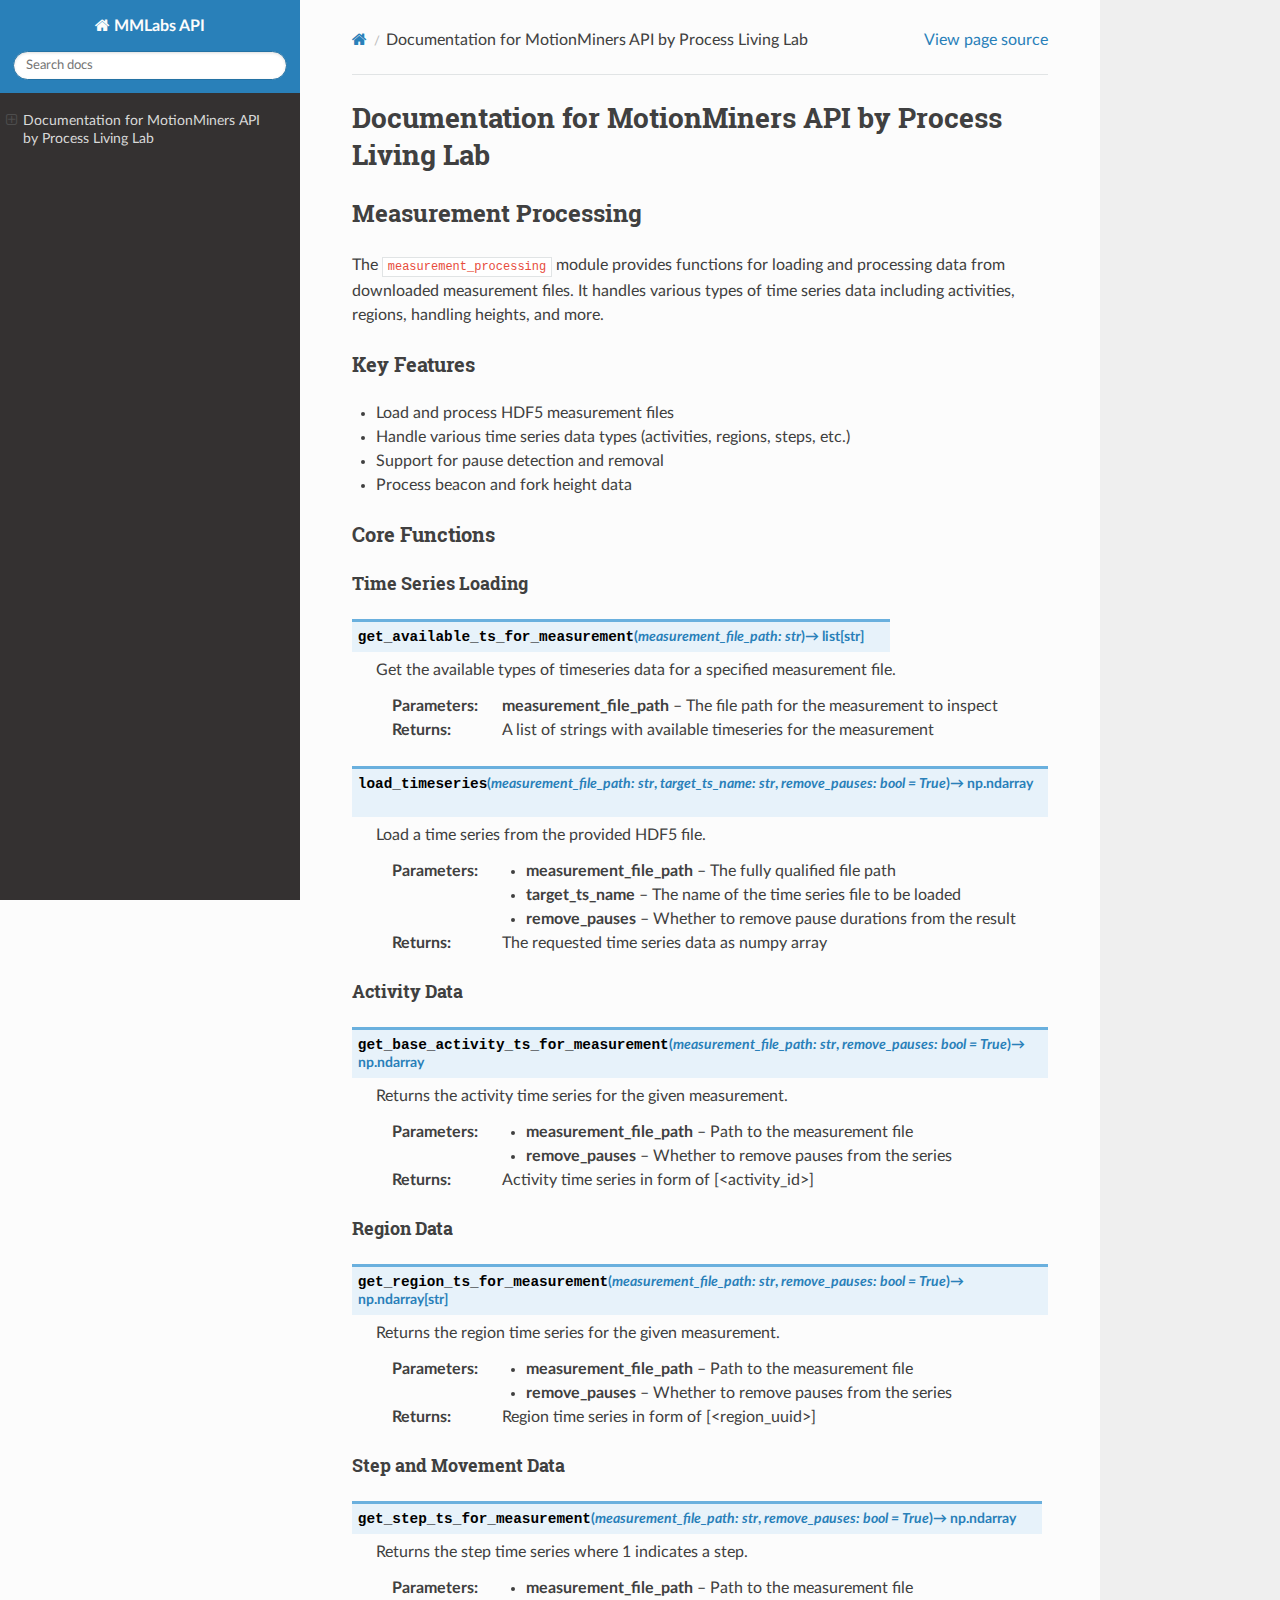
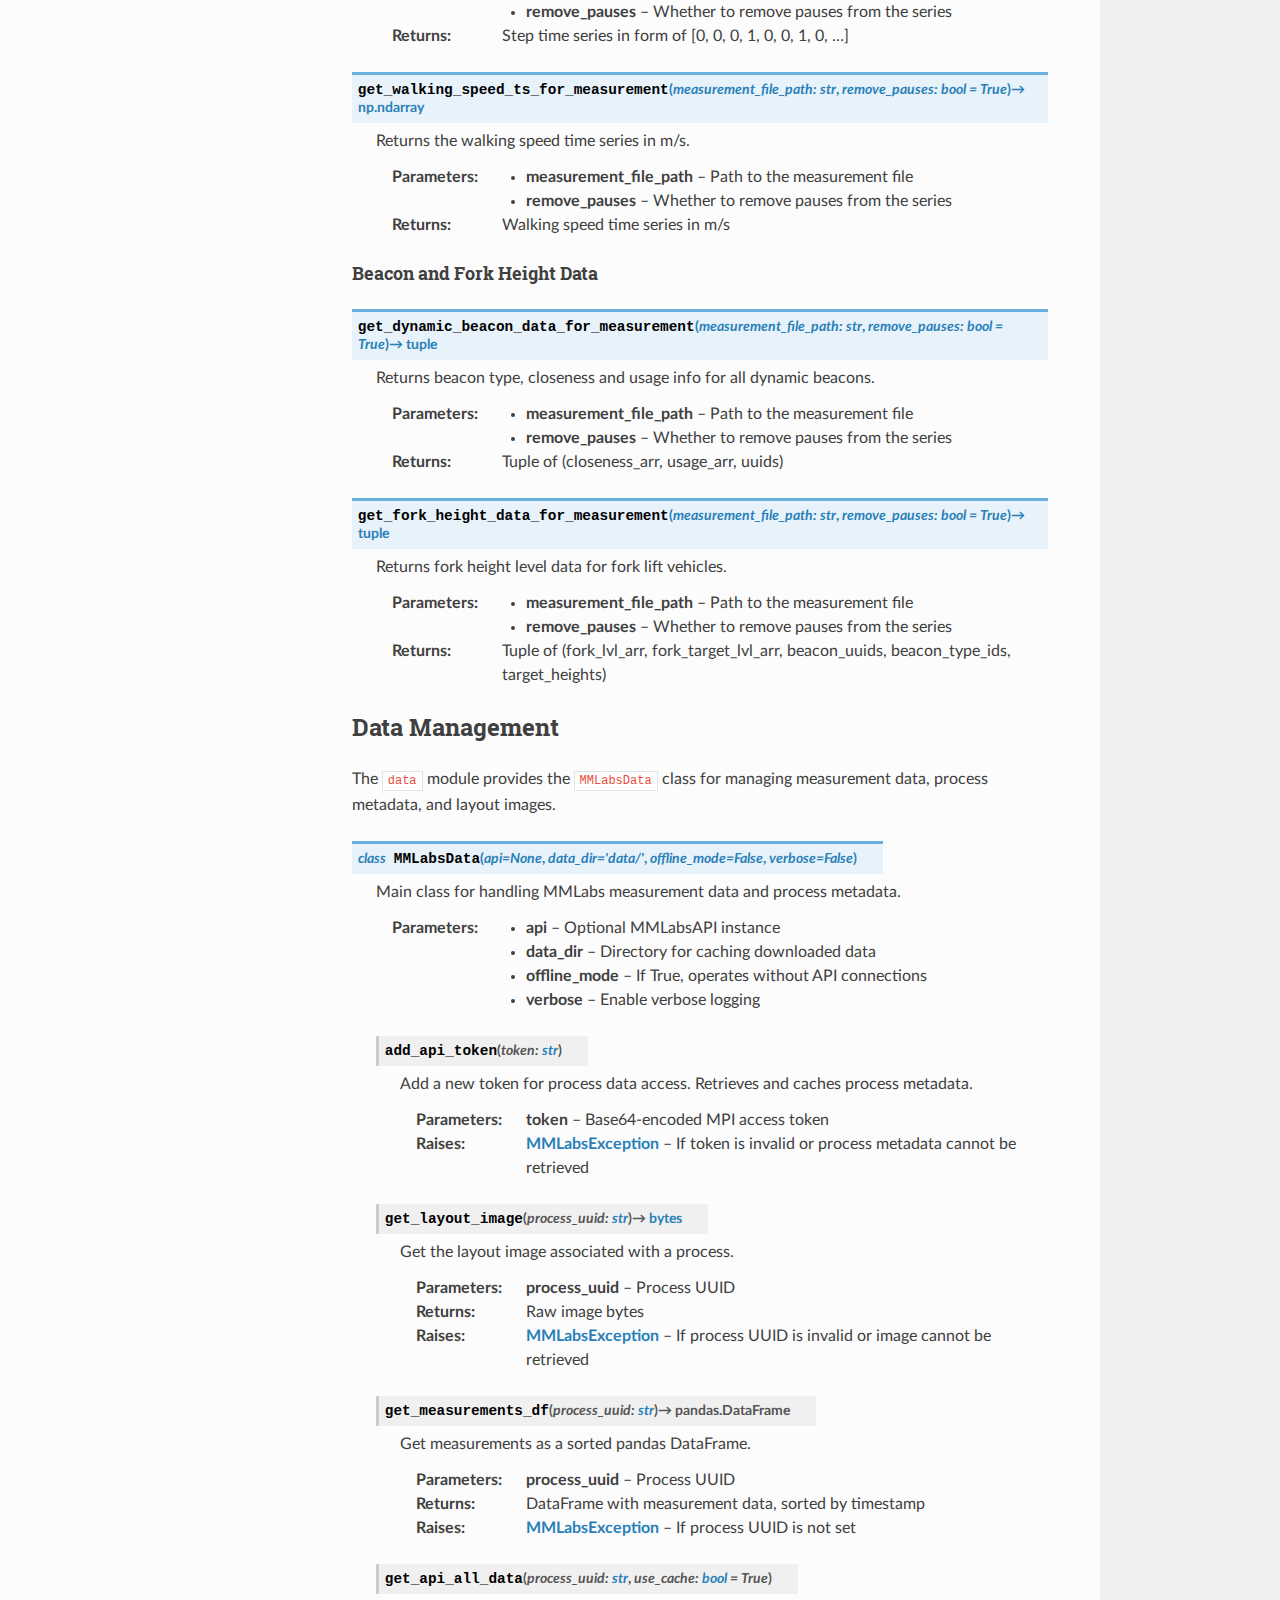
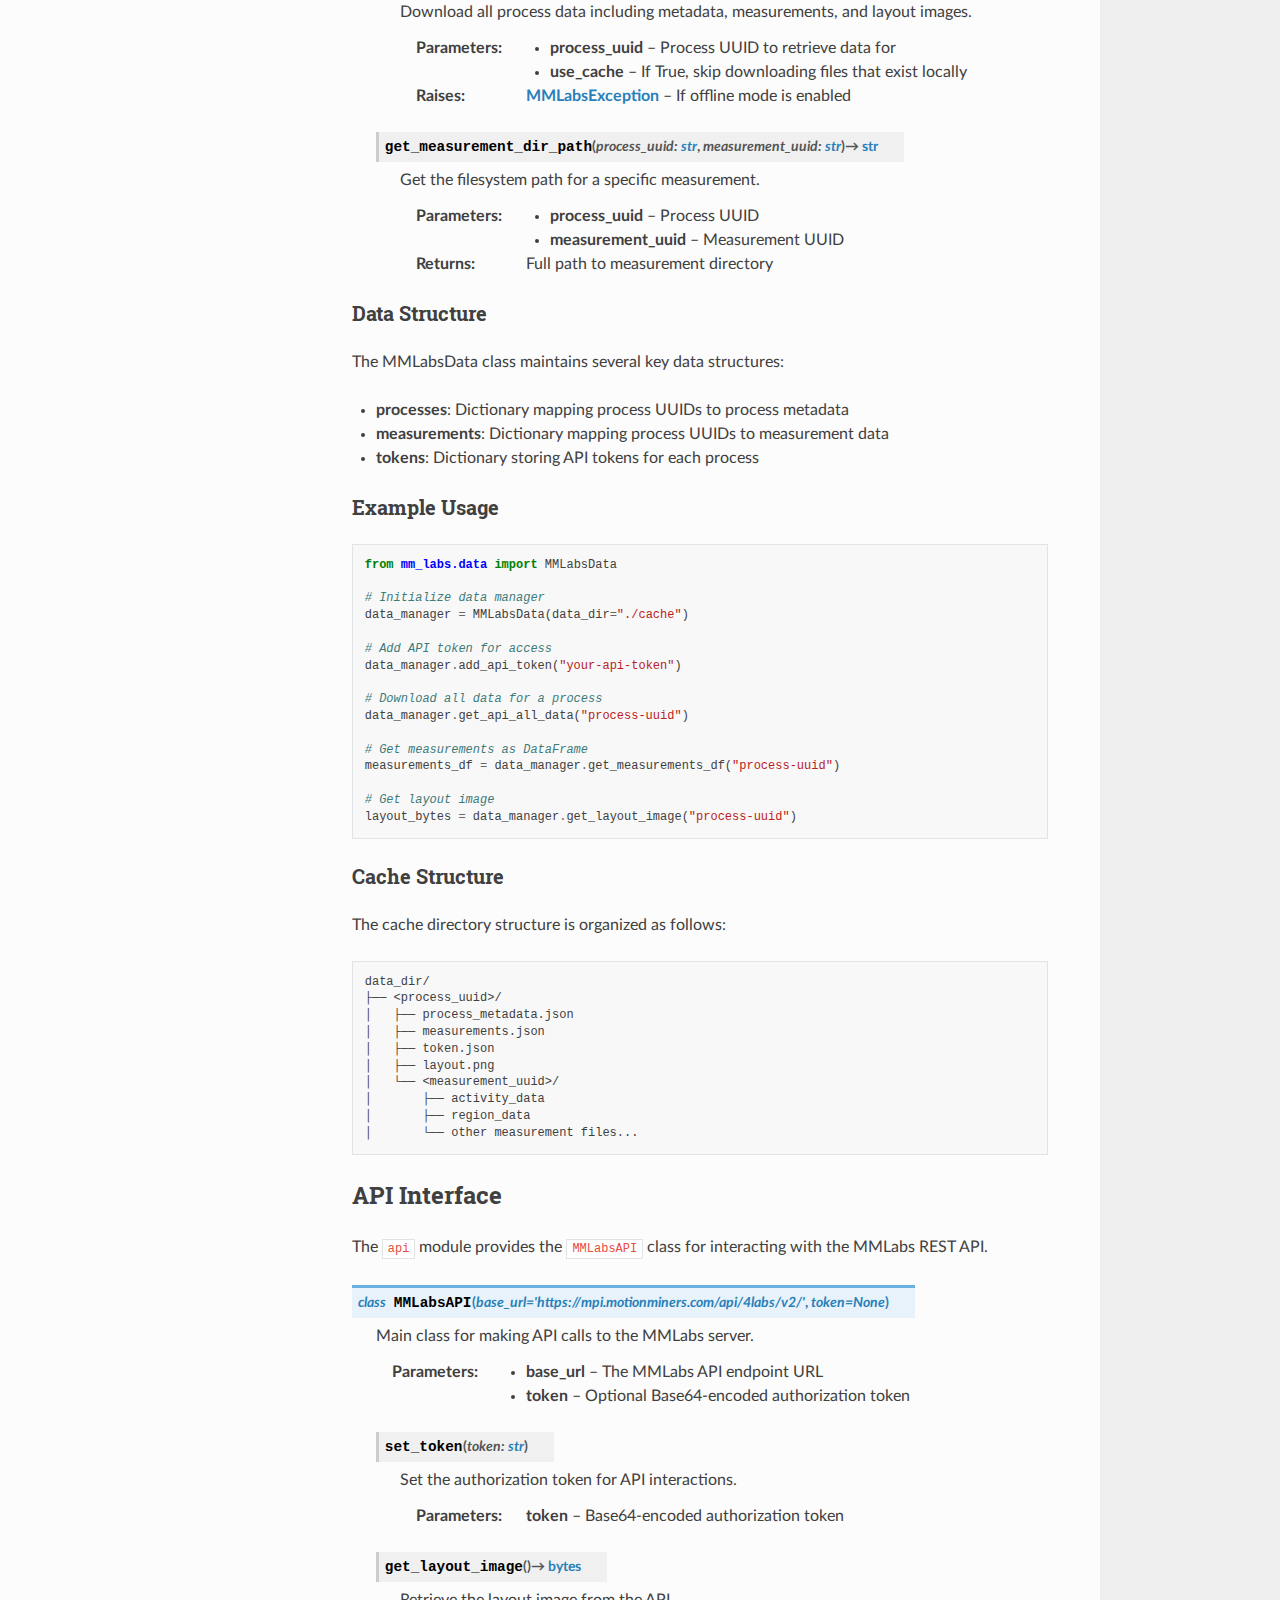
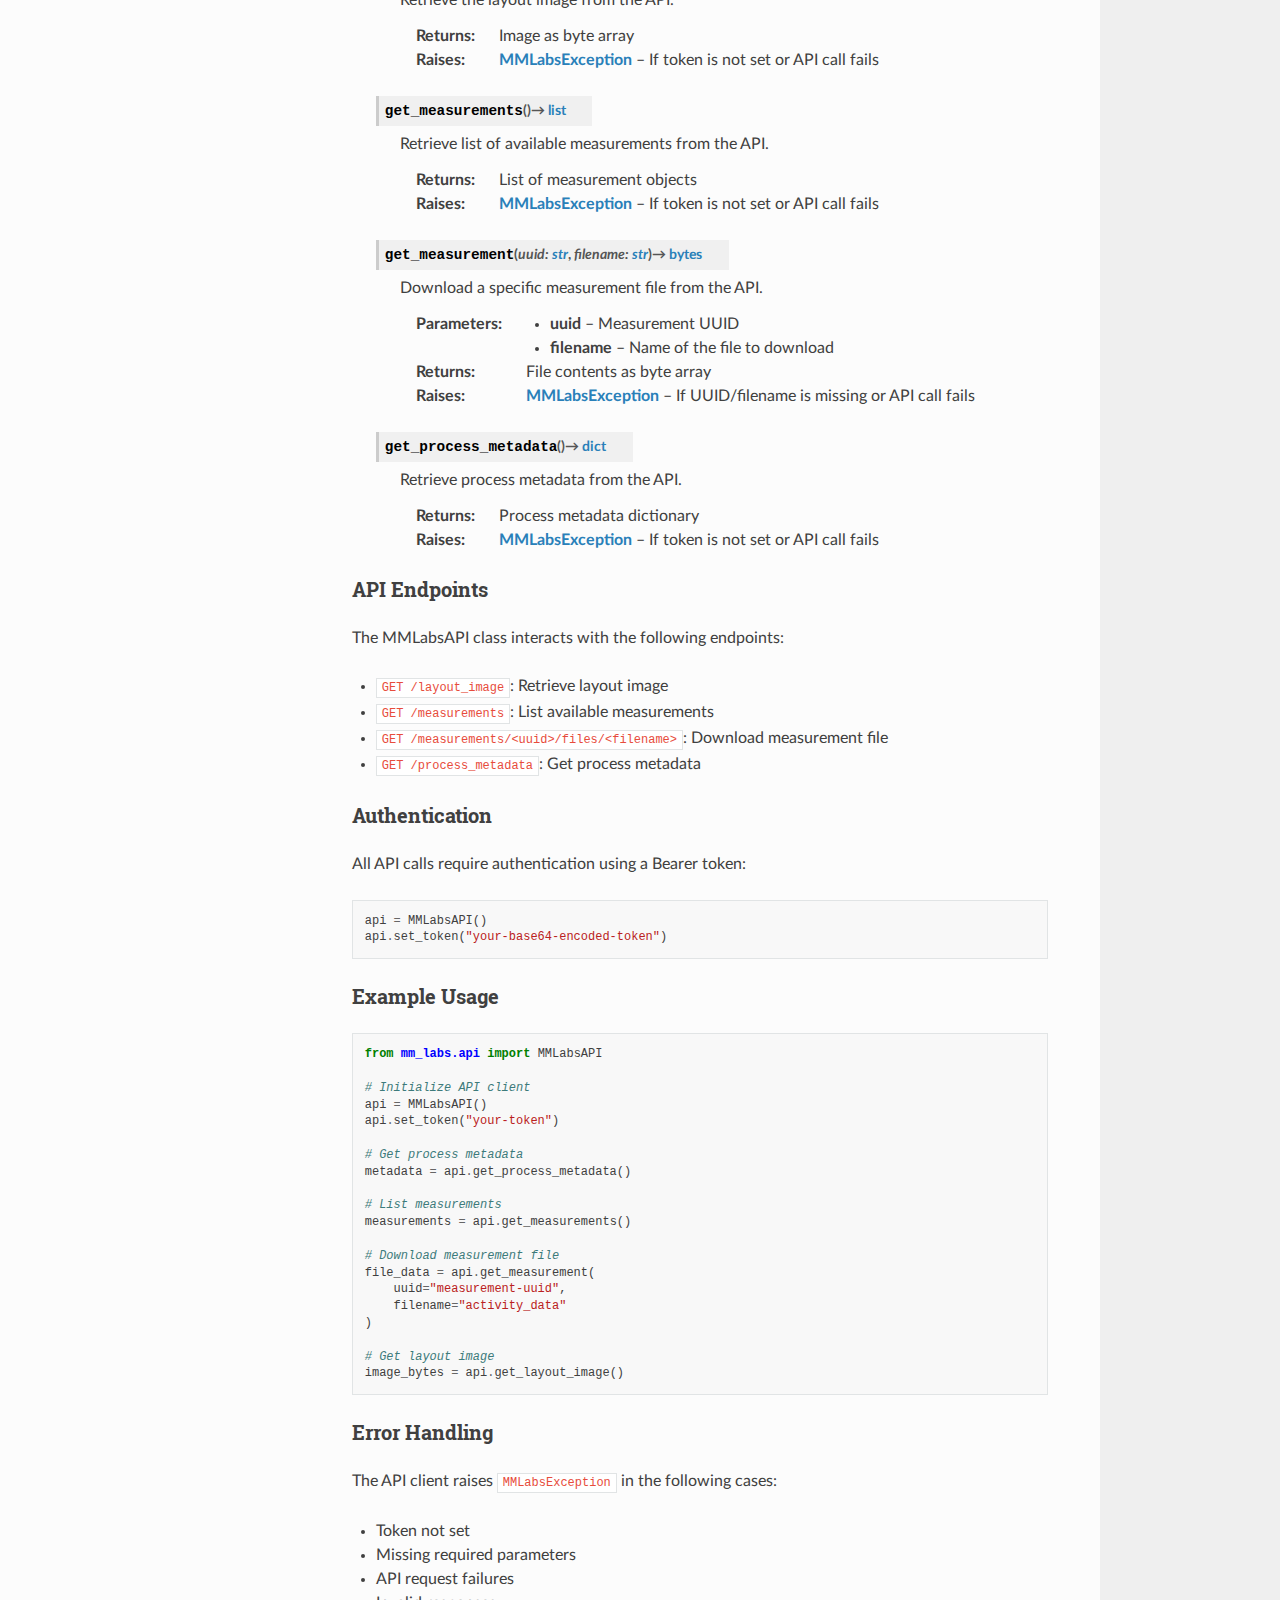
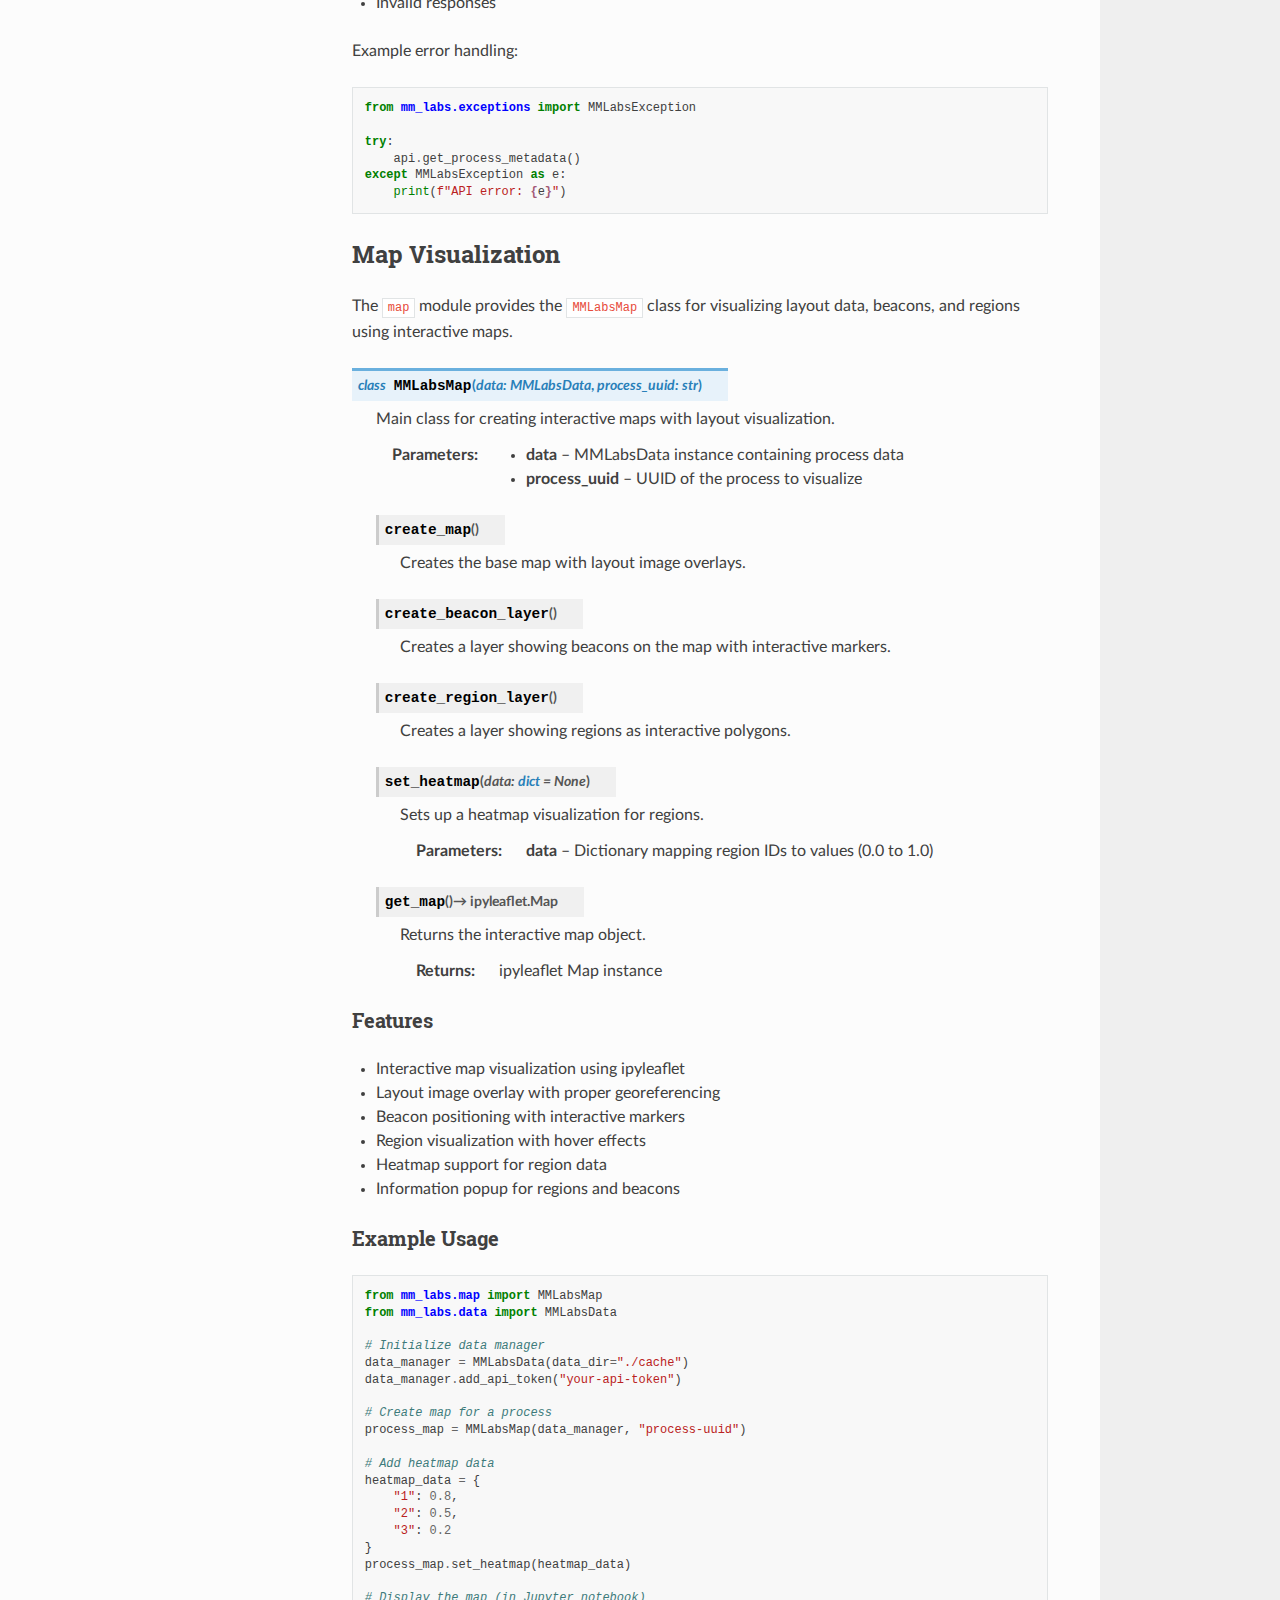
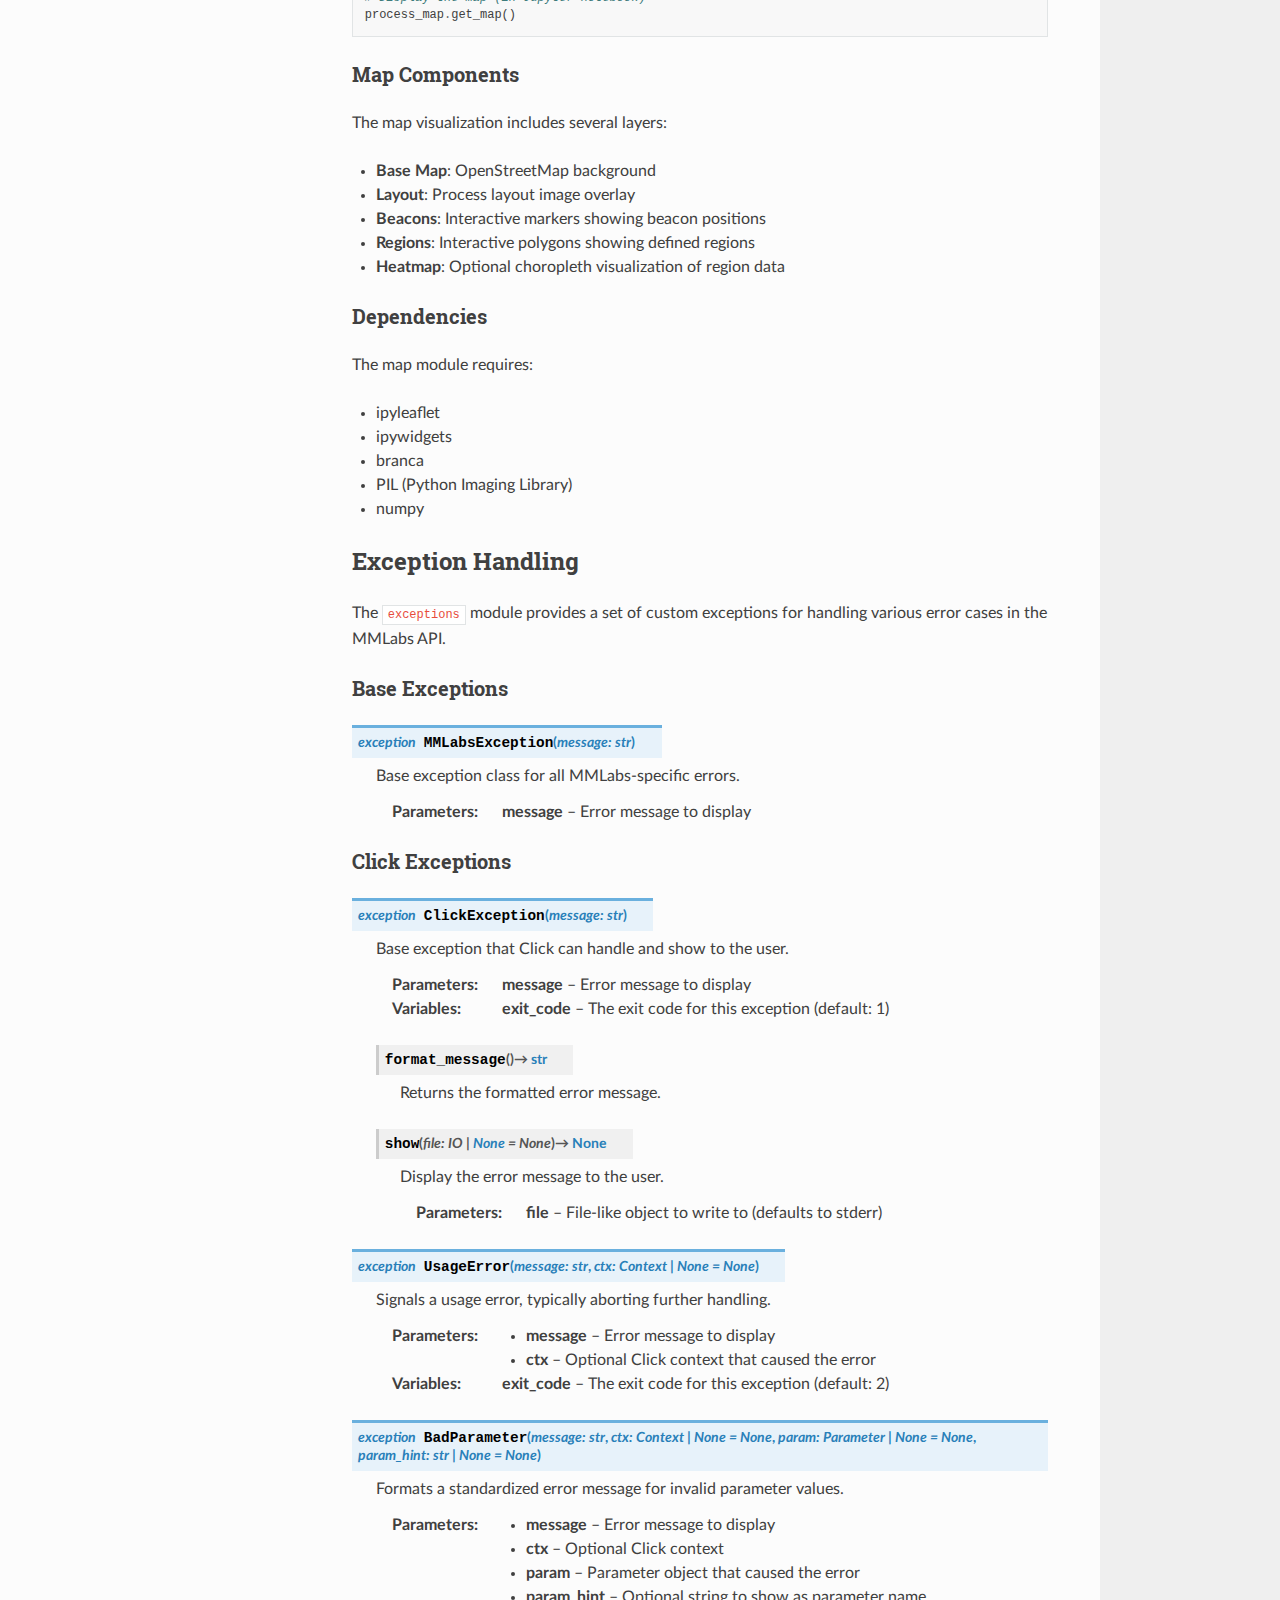
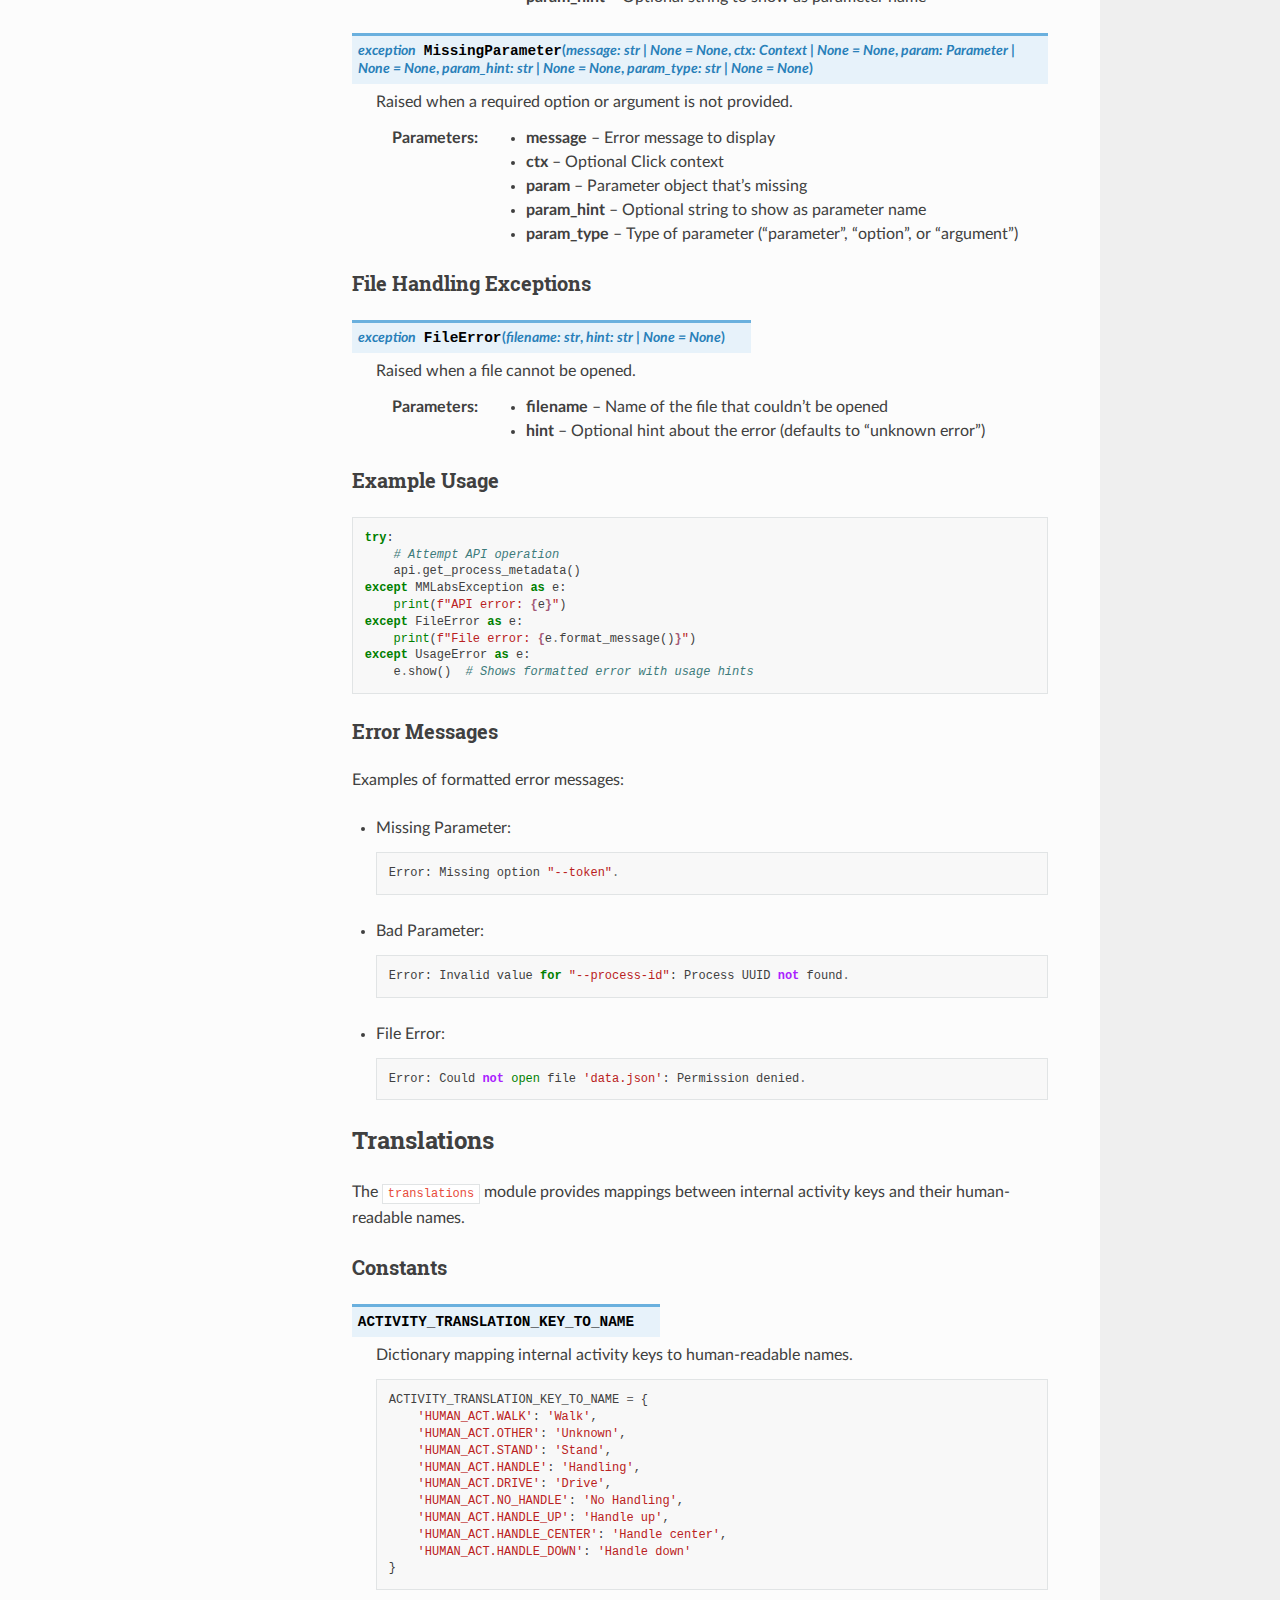
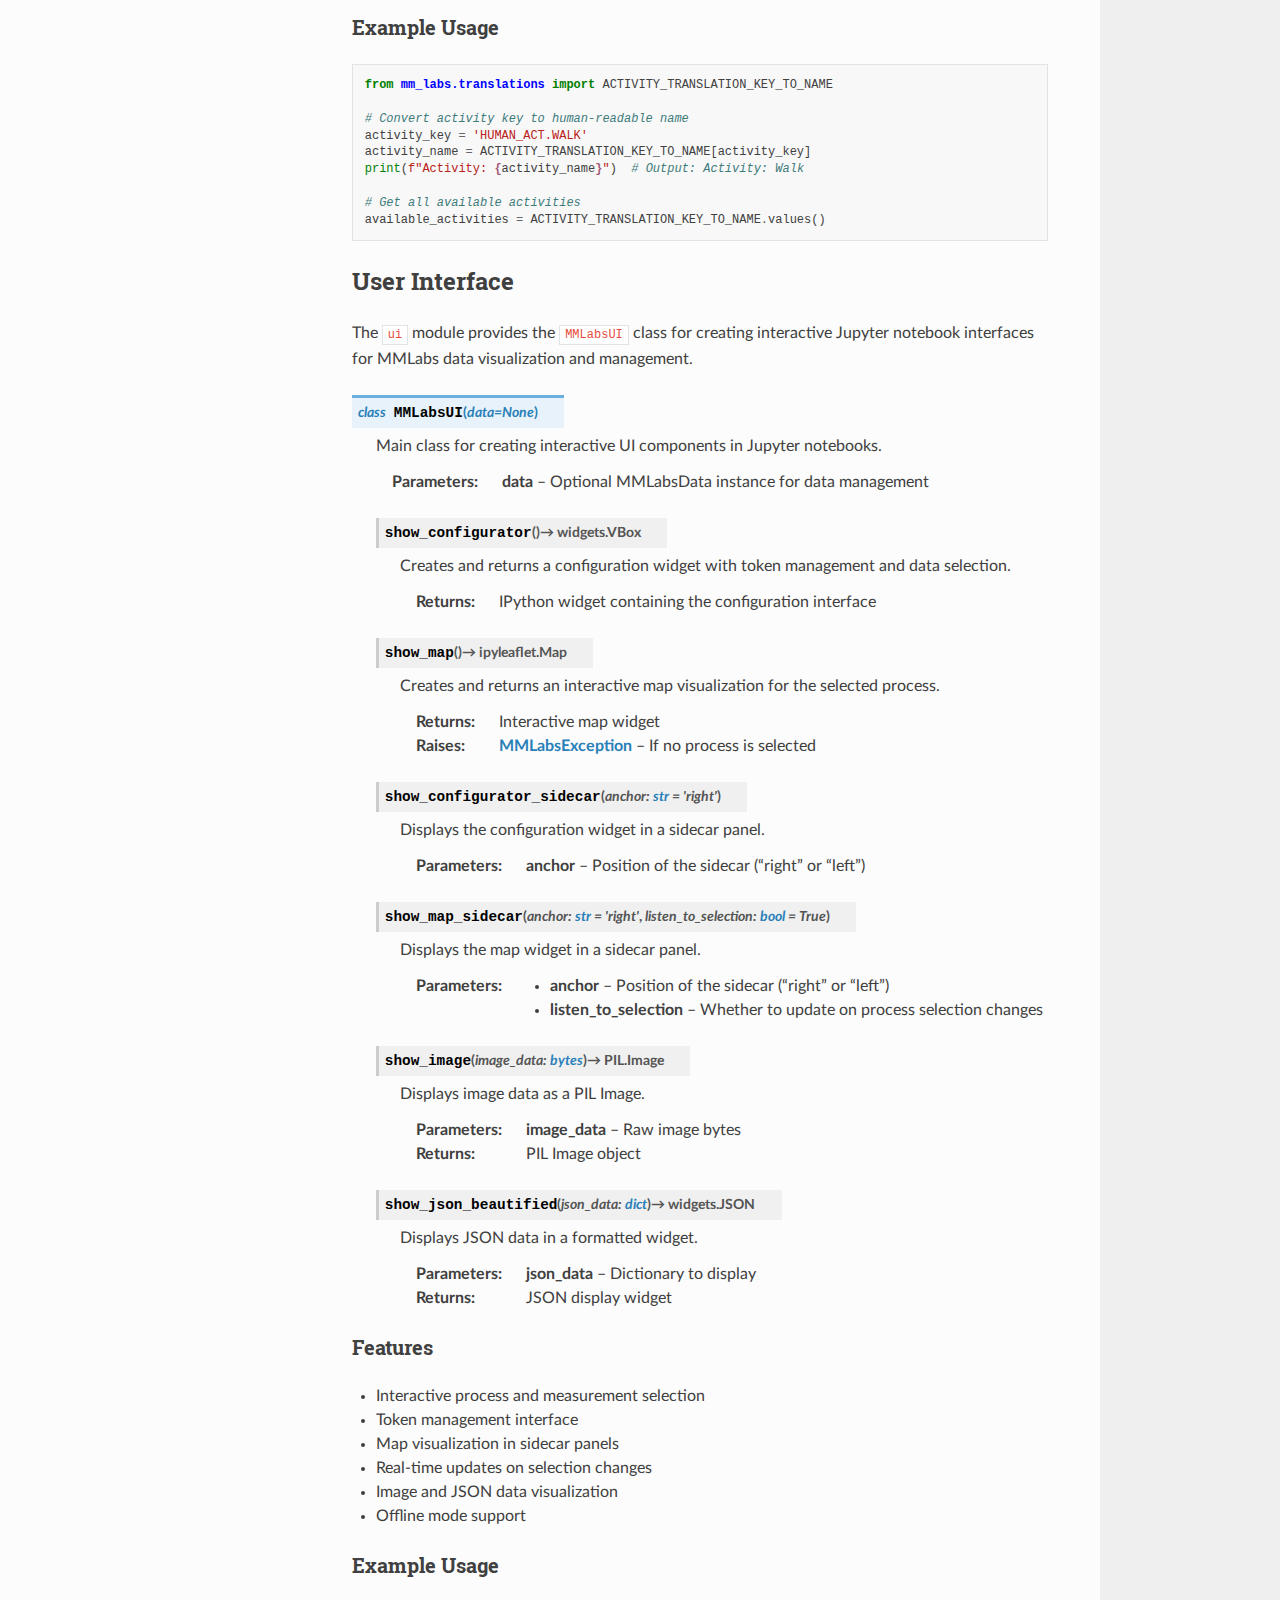
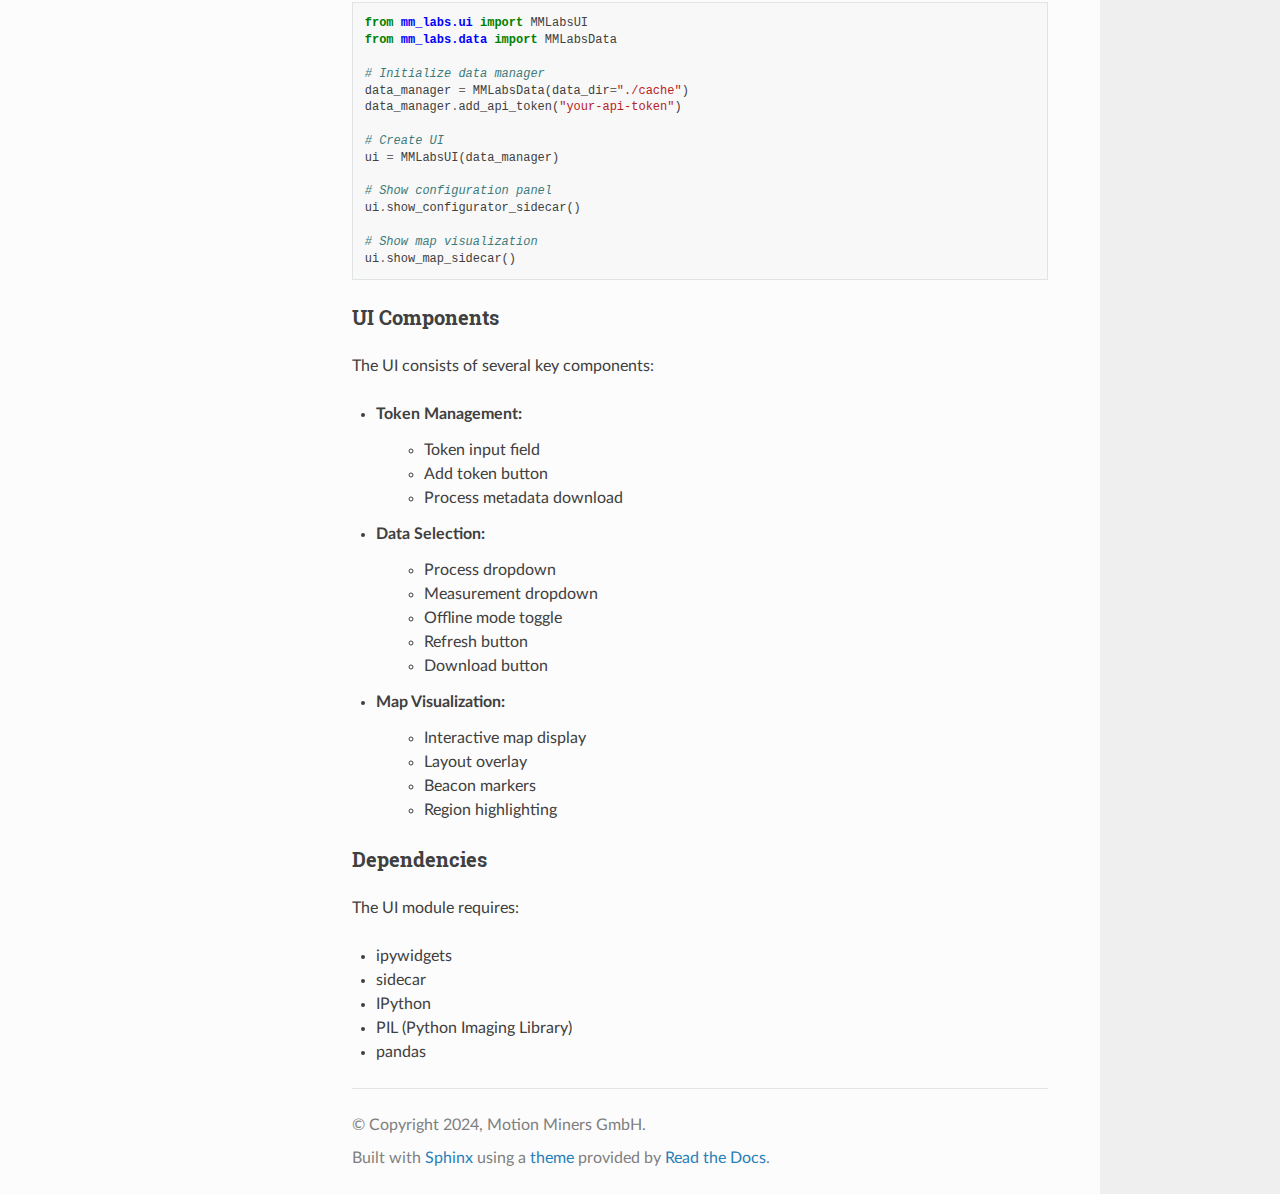
==== index.html @ c6c3ed1e "Update documentation" ====
<!DOCTYPE html>
<html class="writer-html5" lang="en" data-content_root="./">
<head>
  <meta charset="utf-8" /><meta name="viewport" content="width=device-width, initial-scale=1" />

  <meta name="viewport" content="width=device-width, initial-scale=1.0" />
  <title>Documentation for MotionMiners API by Process Living Lab &mdash; MMLabs API  documentation</title>
      <link rel="stylesheet" type="text/css" href="_static/pygments.css?v=80d5e7a1" />
      <link rel="stylesheet" type="text/css" href="_static/css/theme.css?v=e59714d7" />

  
      <script src="_static/jquery.js?v=5d32c60e"></script>
      <script src="_static/_sphinx_javascript_frameworks_compat.js?v=2cd50e6c"></script>
      <script src="_static/documentation_options.js?v=5929fcd5"></script>
      <script src="_static/doctools.js?v=9bcbadda"></script>
      <script src="_static/sphinx_highlight.js?v=dc90522c"></script>
    <script src="_static/js/theme.js"></script>
    <link rel="index" title="Index" href="genindex.html" />
    <link rel="search" title="Search" href="search.html" /> 
</head>

<body class="wy-body-for-nav"> 
  <div class="wy-grid-for-nav">
    <nav data-toggle="wy-nav-shift" class="wy-nav-side">
      <div class="wy-side-scroll">
        <div class="wy-side-nav-search" >

          
          
          <a href="#" class="icon icon-home">
            MMLabs API
          </a>
<div role="search">
  <form id="rtd-search-form" class="wy-form" action="search.html" method="get">
    <input type="text" name="q" placeholder="Search docs" aria-label="Search docs" />
    <input type="hidden" name="check_keywords" value="yes" />
    <input type="hidden" name="area" value="default" />
  </form>
</div>
        </div><div class="wy-menu wy-menu-vertical" data-spy="affix" role="navigation" aria-label="Navigation menu">
              <!-- Local TOC -->
              <div class="local-toc"><ul>
<li><a class="reference internal" href="#">Documentation for MotionMiners API by Process Living Lab</a><ul>
<li><a class="reference internal" href="#measurement-processing">Measurement Processing</a><ul>
<li><a class="reference internal" href="#key-features">Key Features</a></li>
<li><a class="reference internal" href="#core-functions">Core Functions</a><ul>
<li><a class="reference internal" href="#time-series-loading">Time Series Loading</a><ul>
<li><a class="reference internal" href="#get_available_ts_for_measurement"><code class="docutils literal notranslate"><span class="pre">get_available_ts_for_measurement()</span></code></a></li>
<li><a class="reference internal" href="#load_timeseries"><code class="docutils literal notranslate"><span class="pre">load_timeseries()</span></code></a></li>
</ul>
</li>
<li><a class="reference internal" href="#activity-data">Activity Data</a><ul>
<li><a class="reference internal" href="#get_base_activity_ts_for_measurement"><code class="docutils literal notranslate"><span class="pre">get_base_activity_ts_for_measurement()</span></code></a></li>
</ul>
</li>
<li><a class="reference internal" href="#region-data">Region Data</a><ul>
<li><a class="reference internal" href="#get_region_ts_for_measurement"><code class="docutils literal notranslate"><span class="pre">get_region_ts_for_measurement()</span></code></a></li>
</ul>
</li>
<li><a class="reference internal" href="#step-and-movement-data">Step and Movement Data</a><ul>
<li><a class="reference internal" href="#get_step_ts_for_measurement"><code class="docutils literal notranslate"><span class="pre">get_step_ts_for_measurement()</span></code></a></li>
<li><a class="reference internal" href="#get_walking_speed_ts_for_measurement"><code class="docutils literal notranslate"><span class="pre">get_walking_speed_ts_for_measurement()</span></code></a></li>
</ul>
</li>
<li><a class="reference internal" href="#beacon-and-fork-height-data">Beacon and Fork Height Data</a><ul>
<li><a class="reference internal" href="#get_dynamic_beacon_data_for_measurement"><code class="docutils literal notranslate"><span class="pre">get_dynamic_beacon_data_for_measurement()</span></code></a></li>
<li><a class="reference internal" href="#get_fork_height_data_for_measurement"><code class="docutils literal notranslate"><span class="pre">get_fork_height_data_for_measurement()</span></code></a></li>
</ul>
</li>
</ul>
</li>
</ul>
</li>
<li><a class="reference internal" href="#data-management">Data Management</a><ul>
<li><a class="reference internal" href="#MMLabsData"><code class="docutils literal notranslate"><span class="pre">MMLabsData</span></code></a><ul>
<li><a class="reference internal" href="#MMLabsData.add_api_token"><code class="docutils literal notranslate"><span class="pre">MMLabsData.add_api_token()</span></code></a></li>
<li><a class="reference internal" href="#MMLabsData.get_layout_image"><code class="docutils literal notranslate"><span class="pre">MMLabsData.get_layout_image()</span></code></a></li>
<li><a class="reference internal" href="#MMLabsData.get_measurements_df"><code class="docutils literal notranslate"><span class="pre">MMLabsData.get_measurements_df()</span></code></a></li>
<li><a class="reference internal" href="#MMLabsData.get_api_all_data"><code class="docutils literal notranslate"><span class="pre">MMLabsData.get_api_all_data()</span></code></a></li>
<li><a class="reference internal" href="#MMLabsData.get_measurement_dir_path"><code class="docutils literal notranslate"><span class="pre">MMLabsData.get_measurement_dir_path()</span></code></a></li>
</ul>
</li>
<li><a class="reference internal" href="#data-structure">Data Structure</a></li>
<li><a class="reference internal" href="#example-usage">Example Usage</a></li>
<li><a class="reference internal" href="#cache-structure">Cache Structure</a></li>
</ul>
</li>
<li><a class="reference internal" href="#api-interface">API Interface</a><ul>
<li><a class="reference internal" href="#MMLabsAPI"><code class="docutils literal notranslate"><span class="pre">MMLabsAPI</span></code></a><ul>
<li><a class="reference internal" href="#MMLabsAPI.set_token"><code class="docutils literal notranslate"><span class="pre">MMLabsAPI.set_token()</span></code></a></li>
<li><a class="reference internal" href="#MMLabsAPI.get_layout_image"><code class="docutils literal notranslate"><span class="pre">MMLabsAPI.get_layout_image()</span></code></a></li>
<li><a class="reference internal" href="#MMLabsAPI.get_measurements"><code class="docutils literal notranslate"><span class="pre">MMLabsAPI.get_measurements()</span></code></a></li>
<li><a class="reference internal" href="#MMLabsAPI.get_measurement"><code class="docutils literal notranslate"><span class="pre">MMLabsAPI.get_measurement()</span></code></a></li>
<li><a class="reference internal" href="#MMLabsAPI.get_process_metadata"><code class="docutils literal notranslate"><span class="pre">MMLabsAPI.get_process_metadata()</span></code></a></li>
</ul>
</li>
<li><a class="reference internal" href="#api-endpoints">API Endpoints</a></li>
<li><a class="reference internal" href="#authentication">Authentication</a></li>
<li><a class="reference internal" href="#id1">Example Usage</a></li>
<li><a class="reference internal" href="#error-handling">Error Handling</a></li>
</ul>
</li>
<li><a class="reference internal" href="#map-visualization">Map Visualization</a><ul>
<li><a class="reference internal" href="#MMLabsMap"><code class="docutils literal notranslate"><span class="pre">MMLabsMap</span></code></a><ul>
<li><a class="reference internal" href="#MMLabsMap.create_map"><code class="docutils literal notranslate"><span class="pre">MMLabsMap.create_map()</span></code></a></li>
<li><a class="reference internal" href="#MMLabsMap.create_beacon_layer"><code class="docutils literal notranslate"><span class="pre">MMLabsMap.create_beacon_layer()</span></code></a></li>
<li><a class="reference internal" href="#MMLabsMap.create_region_layer"><code class="docutils literal notranslate"><span class="pre">MMLabsMap.create_region_layer()</span></code></a></li>
<li><a class="reference internal" href="#MMLabsMap.set_heatmap"><code class="docutils literal notranslate"><span class="pre">MMLabsMap.set_heatmap()</span></code></a></li>
<li><a class="reference internal" href="#MMLabsMap.get_map"><code class="docutils literal notranslate"><span class="pre">MMLabsMap.get_map()</span></code></a></li>
</ul>
</li>
<li><a class="reference internal" href="#features">Features</a></li>
<li><a class="reference internal" href="#id2">Example Usage</a></li>
<li><a class="reference internal" href="#map-components">Map Components</a></li>
<li><a class="reference internal" href="#dependencies">Dependencies</a></li>
</ul>
</li>
<li><a class="reference internal" href="#exception-handling">Exception Handling</a><ul>
<li><a class="reference internal" href="#base-exceptions">Base Exceptions</a><ul>
<li><a class="reference internal" href="#MMLabsException"><code class="docutils literal notranslate"><span class="pre">MMLabsException</span></code></a></li>
</ul>
</li>
<li><a class="reference internal" href="#click-exceptions">Click Exceptions</a><ul>
<li><a class="reference internal" href="#ClickException"><code class="docutils literal notranslate"><span class="pre">ClickException</span></code></a><ul>
<li><a class="reference internal" href="#ClickException.format_message"><code class="docutils literal notranslate"><span class="pre">ClickException.format_message()</span></code></a></li>
<li><a class="reference internal" href="#ClickException.show"><code class="docutils literal notranslate"><span class="pre">ClickException.show()</span></code></a></li>
</ul>
</li>
<li><a class="reference internal" href="#UsageError"><code class="docutils literal notranslate"><span class="pre">UsageError</span></code></a></li>
<li><a class="reference internal" href="#BadParameter"><code class="docutils literal notranslate"><span class="pre">BadParameter</span></code></a></li>
<li><a class="reference internal" href="#MissingParameter"><code class="docutils literal notranslate"><span class="pre">MissingParameter</span></code></a></li>
</ul>
</li>
<li><a class="reference internal" href="#file-handling-exceptions">File Handling Exceptions</a><ul>
<li><a class="reference internal" href="#FileError"><code class="docutils literal notranslate"><span class="pre">FileError</span></code></a></li>
</ul>
</li>
<li><a class="reference internal" href="#id3">Example Usage</a></li>
<li><a class="reference internal" href="#error-messages">Error Messages</a></li>
</ul>
</li>
<li><a class="reference internal" href="#translations">Translations</a><ul>
<li><a class="reference internal" href="#constants">Constants</a><ul>
<li><a class="reference internal" href="#ACTIVITY_TRANSLATION_KEY_TO_NAME"><code class="docutils literal notranslate"><span class="pre">ACTIVITY_TRANSLATION_KEY_TO_NAME</span></code></a></li>
</ul>
</li>
<li><a class="reference internal" href="#id4">Example Usage</a></li>
</ul>
</li>
<li><a class="reference internal" href="#user-interface">User Interface</a><ul>
<li><a class="reference internal" href="#MMLabsUI"><code class="docutils literal notranslate"><span class="pre">MMLabsUI</span></code></a><ul>
<li><a class="reference internal" href="#MMLabsUI.show_configurator"><code class="docutils literal notranslate"><span class="pre">MMLabsUI.show_configurator()</span></code></a></li>
<li><a class="reference internal" href="#MMLabsUI.show_map"><code class="docutils literal notranslate"><span class="pre">MMLabsUI.show_map()</span></code></a></li>
<li><a class="reference internal" href="#MMLabsUI.show_configurator_sidecar"><code class="docutils literal notranslate"><span class="pre">MMLabsUI.show_configurator_sidecar()</span></code></a></li>
<li><a class="reference internal" href="#MMLabsUI.show_map_sidecar"><code class="docutils literal notranslate"><span class="pre">MMLabsUI.show_map_sidecar()</span></code></a></li>
<li><a class="reference internal" href="#MMLabsUI.show_image"><code class="docutils literal notranslate"><span class="pre">MMLabsUI.show_image()</span></code></a></li>
<li><a class="reference internal" href="#MMLabsUI.show_json_beautified"><code class="docutils literal notranslate"><span class="pre">MMLabsUI.show_json_beautified()</span></code></a></li>
</ul>
</li>
<li><a class="reference internal" href="#id5">Features</a></li>
<li><a class="reference internal" href="#id6">Example Usage</a></li>
<li><a class="reference internal" href="#ui-components">UI Components</a></li>
<li><a class="reference internal" href="#id7">Dependencies</a></li>
</ul>
</li>
</ul>
</li>
</ul>
</div>
        </div>
      </div>
    </nav>

    <section data-toggle="wy-nav-shift" class="wy-nav-content-wrap"><nav class="wy-nav-top" aria-label="Mobile navigation menu" >
          <i data-toggle="wy-nav-top" class="fa fa-bars"></i>
          <a href="#">MMLabs API</a>
      </nav>

      <div class="wy-nav-content">
        <div class="rst-content">
          <div role="navigation" aria-label="Page navigation">
  <ul class="wy-breadcrumbs">
      <li><a href="#" class="icon icon-home" aria-label="Home"></a></li>
      <li class="breadcrumb-item active">Documentation for MotionMiners API by Process Living Lab</li>
      <li class="wy-breadcrumbs-aside">
            <a href="_sources/index.rst.txt" rel="nofollow"> View page source</a>
      </li>
  </ul>
  <hr/>
</div>
          <div role="main" class="document" itemscope="itemscope" itemtype="http://schema.org/Article">
           <div itemprop="articleBody">
             
  <section id="documentation-for-motionminers-api-by-process-living-lab">
<h1>Documentation for MotionMiners API by Process Living Lab<a class="headerlink" href="#documentation-for-motionminers-api-by-process-living-lab" title="Link to this heading"></a></h1>
<section id="measurement-processing">
<h2>Measurement Processing<a class="headerlink" href="#measurement-processing" title="Link to this heading"></a></h2>
<p>The <code class="docutils literal notranslate"><span class="pre">measurement_processing</span></code> module provides functions for loading and processing data from downloaded measurement files. It handles various types of time series data including activities, regions, handling heights, and more.</p>
<section id="key-features">
<h3>Key Features<a class="headerlink" href="#key-features" title="Link to this heading"></a></h3>
<ul class="simple">
<li><p>Load and process HDF5 measurement files</p></li>
<li><p>Handle various time series data types (activities, regions, steps, etc.)</p></li>
<li><p>Support for pause detection and removal</p></li>
<li><p>Process beacon and fork height data</p></li>
</ul>
</section>
<section id="core-functions">
<h3>Core Functions<a class="headerlink" href="#core-functions" title="Link to this heading"></a></h3>
<section id="time-series-loading">
<h4>Time Series Loading<a class="headerlink" href="#time-series-loading" title="Link to this heading"></a></h4>
<dl class="py function">
<dt class="sig sig-object py" id="get_available_ts_for_measurement">
<span class="sig-name descname"><span class="pre">get_available_ts_for_measurement</span></span><span class="sig-paren">(</span><em class="sig-param"><span class="n"><span class="pre">measurement_file_path</span></span><span class="p"><span class="pre">:</span></span><span class="w"> </span><span class="n"><a class="reference external" href="https://docs.python.org/3/library/stdtypes.html#str" title="(in Python v3.13)"><span class="pre">str</span></a></span></em><span class="sig-paren">)</span> <span class="sig-return"><span class="sig-return-icon">&#x2192;</span> <span class="sig-return-typehint"><a class="reference external" href="https://docs.python.org/3/library/stdtypes.html#list" title="(in Python v3.13)"><span class="pre">list</span></a><span class="p"><span class="pre">[</span></span><a class="reference external" href="https://docs.python.org/3/library/stdtypes.html#str" title="(in Python v3.13)"><span class="pre">str</span></a><span class="p"><span class="pre">]</span></span></span></span><a class="headerlink" href="#get_available_ts_for_measurement" title="Link to this definition"></a></dt>
<dd><p>Get the available types of timeseries data for a specified measurement file.</p>
<dl class="field-list simple">
<dt class="field-odd">Parameters<span class="colon">:</span></dt>
<dd class="field-odd"><p><strong>measurement_file_path</strong> – The file path for the measurement to inspect</p>
</dd>
<dt class="field-even">Returns<span class="colon">:</span></dt>
<dd class="field-even"><p>A list of strings with available timeseries for the measurement</p>
</dd>
</dl>
</dd></dl>

<dl class="py function">
<dt class="sig sig-object py" id="load_timeseries">
<span class="sig-name descname"><span class="pre">load_timeseries</span></span><span class="sig-paren">(</span><em class="sig-param"><span class="n"><span class="pre">measurement_file_path</span></span><span class="p"><span class="pre">:</span></span><span class="w"> </span><span class="n"><a class="reference external" href="https://docs.python.org/3/library/stdtypes.html#str" title="(in Python v3.13)"><span class="pre">str</span></a></span></em>, <em class="sig-param"><span class="n"><span class="pre">target_ts_name</span></span><span class="p"><span class="pre">:</span></span><span class="w"> </span><span class="n"><a class="reference external" href="https://docs.python.org/3/library/stdtypes.html#str" title="(in Python v3.13)"><span class="pre">str</span></a></span></em>, <em class="sig-param"><span class="n"><span class="pre">remove_pauses</span></span><span class="p"><span class="pre">:</span></span><span class="w"> </span><span class="n"><a class="reference external" href="https://docs.python.org/3/library/functions.html#bool" title="(in Python v3.13)"><span class="pre">bool</span></a></span><span class="w"> </span><span class="o"><span class="pre">=</span></span><span class="w"> </span><span class="default_value"><span class="pre">True</span></span></em><span class="sig-paren">)</span> <span class="sig-return"><span class="sig-return-icon">&#x2192;</span> <span class="sig-return-typehint"><span class="pre">np.ndarray</span></span></span><a class="headerlink" href="#load_timeseries" title="Link to this definition"></a></dt>
<dd><p>Load a time series from the provided HDF5 file.</p>
<dl class="field-list simple">
<dt class="field-odd">Parameters<span class="colon">:</span></dt>
<dd class="field-odd"><ul class="simple">
<li><p><strong>measurement_file_path</strong> – The fully qualified file path</p></li>
<li><p><strong>target_ts_name</strong> – The name of the time series file to be loaded</p></li>
<li><p><strong>remove_pauses</strong> – Whether to remove pause durations from the result</p></li>
</ul>
</dd>
<dt class="field-even">Returns<span class="colon">:</span></dt>
<dd class="field-even"><p>The requested time series data as numpy array</p>
</dd>
</dl>
</dd></dl>

</section>
<section id="activity-data">
<h4>Activity Data<a class="headerlink" href="#activity-data" title="Link to this heading"></a></h4>
<dl class="py function">
<dt class="sig sig-object py" id="get_base_activity_ts_for_measurement">
<span class="sig-name descname"><span class="pre">get_base_activity_ts_for_measurement</span></span><span class="sig-paren">(</span><em class="sig-param"><span class="n"><span class="pre">measurement_file_path</span></span><span class="p"><span class="pre">:</span></span><span class="w"> </span><span class="n"><a class="reference external" href="https://docs.python.org/3/library/stdtypes.html#str" title="(in Python v3.13)"><span class="pre">str</span></a></span></em>, <em class="sig-param"><span class="n"><span class="pre">remove_pauses</span></span><span class="p"><span class="pre">:</span></span><span class="w"> </span><span class="n"><a class="reference external" href="https://docs.python.org/3/library/functions.html#bool" title="(in Python v3.13)"><span class="pre">bool</span></a></span><span class="w"> </span><span class="o"><span class="pre">=</span></span><span class="w"> </span><span class="default_value"><span class="pre">True</span></span></em><span class="sig-paren">)</span> <span class="sig-return"><span class="sig-return-icon">&#x2192;</span> <span class="sig-return-typehint"><span class="pre">np.ndarray</span></span></span><a class="headerlink" href="#get_base_activity_ts_for_measurement" title="Link to this definition"></a></dt>
<dd><p>Returns the activity time series for the given measurement.</p>
<dl class="field-list simple">
<dt class="field-odd">Parameters<span class="colon">:</span></dt>
<dd class="field-odd"><ul class="simple">
<li><p><strong>measurement_file_path</strong> – Path to the measurement file</p></li>
<li><p><strong>remove_pauses</strong> – Whether to remove pauses from the series</p></li>
</ul>
</dd>
<dt class="field-even">Returns<span class="colon">:</span></dt>
<dd class="field-even"><p>Activity time series in form of [&lt;activity_id&gt;]</p>
</dd>
</dl>
</dd></dl>

</section>
<section id="region-data">
<h4>Region Data<a class="headerlink" href="#region-data" title="Link to this heading"></a></h4>
<dl class="py function">
<dt class="sig sig-object py" id="get_region_ts_for_measurement">
<span class="sig-name descname"><span class="pre">get_region_ts_for_measurement</span></span><span class="sig-paren">(</span><em class="sig-param"><span class="n"><span class="pre">measurement_file_path</span></span><span class="p"><span class="pre">:</span></span><span class="w"> </span><span class="n"><a class="reference external" href="https://docs.python.org/3/library/stdtypes.html#str" title="(in Python v3.13)"><span class="pre">str</span></a></span></em>, <em class="sig-param"><span class="n"><span class="pre">remove_pauses</span></span><span class="p"><span class="pre">:</span></span><span class="w"> </span><span class="n"><a class="reference external" href="https://docs.python.org/3/library/functions.html#bool" title="(in Python v3.13)"><span class="pre">bool</span></a></span><span class="w"> </span><span class="o"><span class="pre">=</span></span><span class="w"> </span><span class="default_value"><span class="pre">True</span></span></em><span class="sig-paren">)</span> <span class="sig-return"><span class="sig-return-icon">&#x2192;</span> <span class="sig-return-typehint"><span class="pre">np.ndarray</span><span class="p"><span class="pre">[</span></span><a class="reference external" href="https://docs.python.org/3/library/stdtypes.html#str" title="(in Python v3.13)"><span class="pre">str</span></a><span class="p"><span class="pre">]</span></span></span></span><a class="headerlink" href="#get_region_ts_for_measurement" title="Link to this definition"></a></dt>
<dd><p>Returns the region time series for the given measurement.</p>
<dl class="field-list simple">
<dt class="field-odd">Parameters<span class="colon">:</span></dt>
<dd class="field-odd"><ul class="simple">
<li><p><strong>measurement_file_path</strong> – Path to the measurement file</p></li>
<li><p><strong>remove_pauses</strong> – Whether to remove pauses from the series</p></li>
</ul>
</dd>
<dt class="field-even">Returns<span class="colon">:</span></dt>
<dd class="field-even"><p>Region time series in form of [&lt;region_uuid&gt;]</p>
</dd>
</dl>
</dd></dl>

</section>
<section id="step-and-movement-data">
<h4>Step and Movement Data<a class="headerlink" href="#step-and-movement-data" title="Link to this heading"></a></h4>
<dl class="py function">
<dt class="sig sig-object py" id="get_step_ts_for_measurement">
<span class="sig-name descname"><span class="pre">get_step_ts_for_measurement</span></span><span class="sig-paren">(</span><em class="sig-param"><span class="n"><span class="pre">measurement_file_path</span></span><span class="p"><span class="pre">:</span></span><span class="w"> </span><span class="n"><a class="reference external" href="https://docs.python.org/3/library/stdtypes.html#str" title="(in Python v3.13)"><span class="pre">str</span></a></span></em>, <em class="sig-param"><span class="n"><span class="pre">remove_pauses</span></span><span class="p"><span class="pre">:</span></span><span class="w"> </span><span class="n"><a class="reference external" href="https://docs.python.org/3/library/functions.html#bool" title="(in Python v3.13)"><span class="pre">bool</span></a></span><span class="w"> </span><span class="o"><span class="pre">=</span></span><span class="w"> </span><span class="default_value"><span class="pre">True</span></span></em><span class="sig-paren">)</span> <span class="sig-return"><span class="sig-return-icon">&#x2192;</span> <span class="sig-return-typehint"><span class="pre">np.ndarray</span></span></span><a class="headerlink" href="#get_step_ts_for_measurement" title="Link to this definition"></a></dt>
<dd><p>Returns the step time series where 1 indicates a step.</p>
<dl class="field-list simple">
<dt class="field-odd">Parameters<span class="colon">:</span></dt>
<dd class="field-odd"><ul class="simple">
<li><p><strong>measurement_file_path</strong> – Path to the measurement file</p></li>
<li><p><strong>remove_pauses</strong> – Whether to remove pauses from the series</p></li>
</ul>
</dd>
<dt class="field-even">Returns<span class="colon">:</span></dt>
<dd class="field-even"><p>Step time series in form of [0, 0, 0, 1, 0, 0, 1, 0, …]</p>
</dd>
</dl>
</dd></dl>

<dl class="py function">
<dt class="sig sig-object py" id="get_walking_speed_ts_for_measurement">
<span class="sig-name descname"><span class="pre">get_walking_speed_ts_for_measurement</span></span><span class="sig-paren">(</span><em class="sig-param"><span class="n"><span class="pre">measurement_file_path</span></span><span class="p"><span class="pre">:</span></span><span class="w"> </span><span class="n"><a class="reference external" href="https://docs.python.org/3/library/stdtypes.html#str" title="(in Python v3.13)"><span class="pre">str</span></a></span></em>, <em class="sig-param"><span class="n"><span class="pre">remove_pauses</span></span><span class="p"><span class="pre">:</span></span><span class="w"> </span><span class="n"><a class="reference external" href="https://docs.python.org/3/library/functions.html#bool" title="(in Python v3.13)"><span class="pre">bool</span></a></span><span class="w"> </span><span class="o"><span class="pre">=</span></span><span class="w"> </span><span class="default_value"><span class="pre">True</span></span></em><span class="sig-paren">)</span> <span class="sig-return"><span class="sig-return-icon">&#x2192;</span> <span class="sig-return-typehint"><span class="pre">np.ndarray</span></span></span><a class="headerlink" href="#get_walking_speed_ts_for_measurement" title="Link to this definition"></a></dt>
<dd><p>Returns the walking speed time series in m/s.</p>
<dl class="field-list simple">
<dt class="field-odd">Parameters<span class="colon">:</span></dt>
<dd class="field-odd"><ul class="simple">
<li><p><strong>measurement_file_path</strong> – Path to the measurement file</p></li>
<li><p><strong>remove_pauses</strong> – Whether to remove pauses from the series</p></li>
</ul>
</dd>
<dt class="field-even">Returns<span class="colon">:</span></dt>
<dd class="field-even"><p>Walking speed time series in m/s</p>
</dd>
</dl>
</dd></dl>

</section>
<section id="beacon-and-fork-height-data">
<h4>Beacon and Fork Height Data<a class="headerlink" href="#beacon-and-fork-height-data" title="Link to this heading"></a></h4>
<dl class="py function">
<dt class="sig sig-object py" id="get_dynamic_beacon_data_for_measurement">
<span class="sig-name descname"><span class="pre">get_dynamic_beacon_data_for_measurement</span></span><span class="sig-paren">(</span><em class="sig-param"><span class="n"><span class="pre">measurement_file_path</span></span><span class="p"><span class="pre">:</span></span><span class="w"> </span><span class="n"><a class="reference external" href="https://docs.python.org/3/library/stdtypes.html#str" title="(in Python v3.13)"><span class="pre">str</span></a></span></em>, <em class="sig-param"><span class="n"><span class="pre">remove_pauses</span></span><span class="p"><span class="pre">:</span></span><span class="w"> </span><span class="n"><a class="reference external" href="https://docs.python.org/3/library/functions.html#bool" title="(in Python v3.13)"><span class="pre">bool</span></a></span><span class="w"> </span><span class="o"><span class="pre">=</span></span><span class="w"> </span><span class="default_value"><span class="pre">True</span></span></em><span class="sig-paren">)</span> <span class="sig-return"><span class="sig-return-icon">&#x2192;</span> <span class="sig-return-typehint"><a class="reference external" href="https://docs.python.org/3/library/stdtypes.html#tuple" title="(in Python v3.13)"><span class="pre">tuple</span></a></span></span><a class="headerlink" href="#get_dynamic_beacon_data_for_measurement" title="Link to this definition"></a></dt>
<dd><p>Returns beacon type, closeness and usage info for all dynamic beacons.</p>
<dl class="field-list simple">
<dt class="field-odd">Parameters<span class="colon">:</span></dt>
<dd class="field-odd"><ul class="simple">
<li><p><strong>measurement_file_path</strong> – Path to the measurement file</p></li>
<li><p><strong>remove_pauses</strong> – Whether to remove pauses from the series</p></li>
</ul>
</dd>
<dt class="field-even">Returns<span class="colon">:</span></dt>
<dd class="field-even"><p>Tuple of (closeness_arr, usage_arr, uuids)</p>
</dd>
</dl>
</dd></dl>

<dl class="py function">
<dt class="sig sig-object py" id="get_fork_height_data_for_measurement">
<span class="sig-name descname"><span class="pre">get_fork_height_data_for_measurement</span></span><span class="sig-paren">(</span><em class="sig-param"><span class="n"><span class="pre">measurement_file_path</span></span><span class="p"><span class="pre">:</span></span><span class="w"> </span><span class="n"><a class="reference external" href="https://docs.python.org/3/library/stdtypes.html#str" title="(in Python v3.13)"><span class="pre">str</span></a></span></em>, <em class="sig-param"><span class="n"><span class="pre">remove_pauses</span></span><span class="p"><span class="pre">:</span></span><span class="w"> </span><span class="n"><a class="reference external" href="https://docs.python.org/3/library/functions.html#bool" title="(in Python v3.13)"><span class="pre">bool</span></a></span><span class="w"> </span><span class="o"><span class="pre">=</span></span><span class="w"> </span><span class="default_value"><span class="pre">True</span></span></em><span class="sig-paren">)</span> <span class="sig-return"><span class="sig-return-icon">&#x2192;</span> <span class="sig-return-typehint"><a class="reference external" href="https://docs.python.org/3/library/stdtypes.html#tuple" title="(in Python v3.13)"><span class="pre">tuple</span></a></span></span><a class="headerlink" href="#get_fork_height_data_for_measurement" title="Link to this definition"></a></dt>
<dd><p>Returns fork height level data for fork lift vehicles.</p>
<dl class="field-list simple">
<dt class="field-odd">Parameters<span class="colon">:</span></dt>
<dd class="field-odd"><ul class="simple">
<li><p><strong>measurement_file_path</strong> – Path to the measurement file</p></li>
<li><p><strong>remove_pauses</strong> – Whether to remove pauses from the series</p></li>
</ul>
</dd>
<dt class="field-even">Returns<span class="colon">:</span></dt>
<dd class="field-even"><p>Tuple of (fork_lvl_arr, fork_target_lvl_arr, beacon_uuids, beacon_type_ids, target_heights)</p>
</dd>
</dl>
</dd></dl>

</section>
</section>
</section>
<section id="data-management">
<h2>Data Management<a class="headerlink" href="#data-management" title="Link to this heading"></a></h2>
<p>The <code class="docutils literal notranslate"><span class="pre">data</span></code> module provides the <code class="docutils literal notranslate"><span class="pre">MMLabsData</span></code> class for managing measurement data, process metadata, and layout images.</p>
<dl class="py class">
<dt class="sig sig-object py" id="MMLabsData">
<em class="property"><span class="pre">class</span><span class="w"> </span></em><span class="sig-name descname"><span class="pre">MMLabsData</span></span><span class="sig-paren">(</span><em class="sig-param"><span class="n"><span class="pre">api</span></span><span class="o"><span class="pre">=</span></span><span class="default_value"><span class="pre">None</span></span></em>, <em class="sig-param"><span class="n"><span class="pre">data_dir</span></span><span class="o"><span class="pre">=</span></span><span class="default_value"><span class="pre">'data/'</span></span></em>, <em class="sig-param"><span class="n"><span class="pre">offline_mode</span></span><span class="o"><span class="pre">=</span></span><span class="default_value"><span class="pre">False</span></span></em>, <em class="sig-param"><span class="n"><span class="pre">verbose</span></span><span class="o"><span class="pre">=</span></span><span class="default_value"><span class="pre">False</span></span></em><span class="sig-paren">)</span><a class="headerlink" href="#MMLabsData" title="Link to this definition"></a></dt>
<dd><p>Main class for handling MMLabs measurement data and process metadata.</p>
<dl class="field-list simple">
<dt class="field-odd">Parameters<span class="colon">:</span></dt>
<dd class="field-odd"><ul class="simple">
<li><p><strong>api</strong> – Optional MMLabsAPI instance</p></li>
<li><p><strong>data_dir</strong> – Directory for caching downloaded data</p></li>
<li><p><strong>offline_mode</strong> – If True, operates without API connections</p></li>
<li><p><strong>verbose</strong> – Enable verbose logging</p></li>
</ul>
</dd>
</dl>
<dl class="py method">
<dt class="sig sig-object py" id="MMLabsData.add_api_token">
<span class="sig-name descname"><span class="pre">add_api_token</span></span><span class="sig-paren">(</span><em class="sig-param"><span class="n"><span class="pre">token</span></span><span class="p"><span class="pre">:</span></span><span class="w"> </span><span class="n"><a class="reference external" href="https://docs.python.org/3/library/stdtypes.html#str" title="(in Python v3.13)"><span class="pre">str</span></a></span></em><span class="sig-paren">)</span><a class="headerlink" href="#MMLabsData.add_api_token" title="Link to this definition"></a></dt>
<dd><p>Add a new token for process data access. Retrieves and caches process metadata.</p>
<dl class="field-list simple">
<dt class="field-odd">Parameters<span class="colon">:</span></dt>
<dd class="field-odd"><p><strong>token</strong> – Base64-encoded MPI access token</p>
</dd>
<dt class="field-even">Raises<span class="colon">:</span></dt>
<dd class="field-even"><p><a class="reference internal" href="#MMLabsException" title="MMLabsException"><strong>MMLabsException</strong></a> – If token is invalid or process metadata cannot be retrieved</p>
</dd>
</dl>
</dd></dl>

<dl class="py method">
<dt class="sig sig-object py" id="MMLabsData.get_layout_image">
<span class="sig-name descname"><span class="pre">get_layout_image</span></span><span class="sig-paren">(</span><em class="sig-param"><span class="n"><span class="pre">process_uuid</span></span><span class="p"><span class="pre">:</span></span><span class="w"> </span><span class="n"><a class="reference external" href="https://docs.python.org/3/library/stdtypes.html#str" title="(in Python v3.13)"><span class="pre">str</span></a></span></em><span class="sig-paren">)</span> <span class="sig-return"><span class="sig-return-icon">&#x2192;</span> <span class="sig-return-typehint"><a class="reference external" href="https://docs.python.org/3/library/stdtypes.html#bytes" title="(in Python v3.13)"><span class="pre">bytes</span></a></span></span><a class="headerlink" href="#MMLabsData.get_layout_image" title="Link to this definition"></a></dt>
<dd><p>Get the layout image associated with a process.</p>
<dl class="field-list simple">
<dt class="field-odd">Parameters<span class="colon">:</span></dt>
<dd class="field-odd"><p><strong>process_uuid</strong> – Process UUID</p>
</dd>
<dt class="field-even">Returns<span class="colon">:</span></dt>
<dd class="field-even"><p>Raw image bytes</p>
</dd>
<dt class="field-odd">Raises<span class="colon">:</span></dt>
<dd class="field-odd"><p><a class="reference internal" href="#MMLabsException" title="MMLabsException"><strong>MMLabsException</strong></a> – If process UUID is invalid or image cannot be retrieved</p>
</dd>
</dl>
</dd></dl>

<dl class="py method">
<dt class="sig sig-object py" id="MMLabsData.get_measurements_df">
<span class="sig-name descname"><span class="pre">get_measurements_df</span></span><span class="sig-paren">(</span><em class="sig-param"><span class="n"><span class="pre">process_uuid</span></span><span class="p"><span class="pre">:</span></span><span class="w"> </span><span class="n"><a class="reference external" href="https://docs.python.org/3/library/stdtypes.html#str" title="(in Python v3.13)"><span class="pre">str</span></a></span></em><span class="sig-paren">)</span> <span class="sig-return"><span class="sig-return-icon">&#x2192;</span> <span class="sig-return-typehint"><span class="pre">pandas.DataFrame</span></span></span><a class="headerlink" href="#MMLabsData.get_measurements_df" title="Link to this definition"></a></dt>
<dd><p>Get measurements as a sorted pandas DataFrame.</p>
<dl class="field-list simple">
<dt class="field-odd">Parameters<span class="colon">:</span></dt>
<dd class="field-odd"><p><strong>process_uuid</strong> – Process UUID</p>
</dd>
<dt class="field-even">Returns<span class="colon">:</span></dt>
<dd class="field-even"><p>DataFrame with measurement data, sorted by timestamp</p>
</dd>
<dt class="field-odd">Raises<span class="colon">:</span></dt>
<dd class="field-odd"><p><a class="reference internal" href="#MMLabsException" title="MMLabsException"><strong>MMLabsException</strong></a> – If process UUID is not set</p>
</dd>
</dl>
</dd></dl>

<dl class="py method">
<dt class="sig sig-object py" id="MMLabsData.get_api_all_data">
<span class="sig-name descname"><span class="pre">get_api_all_data</span></span><span class="sig-paren">(</span><em class="sig-param"><span class="n"><span class="pre">process_uuid</span></span><span class="p"><span class="pre">:</span></span><span class="w"> </span><span class="n"><a class="reference external" href="https://docs.python.org/3/library/stdtypes.html#str" title="(in Python v3.13)"><span class="pre">str</span></a></span></em>, <em class="sig-param"><span class="n"><span class="pre">use_cache</span></span><span class="p"><span class="pre">:</span></span><span class="w"> </span><span class="n"><a class="reference external" href="https://docs.python.org/3/library/functions.html#bool" title="(in Python v3.13)"><span class="pre">bool</span></a></span><span class="w"> </span><span class="o"><span class="pre">=</span></span><span class="w"> </span><span class="default_value"><span class="pre">True</span></span></em><span class="sig-paren">)</span><a class="headerlink" href="#MMLabsData.get_api_all_data" title="Link to this definition"></a></dt>
<dd><p>Download all process data including metadata, measurements, and layout images.</p>
<dl class="field-list simple">
<dt class="field-odd">Parameters<span class="colon">:</span></dt>
<dd class="field-odd"><ul class="simple">
<li><p><strong>process_uuid</strong> – Process UUID to retrieve data for</p></li>
<li><p><strong>use_cache</strong> – If True, skip downloading files that exist locally</p></li>
</ul>
</dd>
<dt class="field-even">Raises<span class="colon">:</span></dt>
<dd class="field-even"><p><a class="reference internal" href="#MMLabsException" title="MMLabsException"><strong>MMLabsException</strong></a> – If offline mode is enabled</p>
</dd>
</dl>
</dd></dl>

<dl class="py method">
<dt class="sig sig-object py" id="MMLabsData.get_measurement_dir_path">
<span class="sig-name descname"><span class="pre">get_measurement_dir_path</span></span><span class="sig-paren">(</span><em class="sig-param"><span class="n"><span class="pre">process_uuid</span></span><span class="p"><span class="pre">:</span></span><span class="w"> </span><span class="n"><a class="reference external" href="https://docs.python.org/3/library/stdtypes.html#str" title="(in Python v3.13)"><span class="pre">str</span></a></span></em>, <em class="sig-param"><span class="n"><span class="pre">measurement_uuid</span></span><span class="p"><span class="pre">:</span></span><span class="w"> </span><span class="n"><a class="reference external" href="https://docs.python.org/3/library/stdtypes.html#str" title="(in Python v3.13)"><span class="pre">str</span></a></span></em><span class="sig-paren">)</span> <span class="sig-return"><span class="sig-return-icon">&#x2192;</span> <span class="sig-return-typehint"><a class="reference external" href="https://docs.python.org/3/library/stdtypes.html#str" title="(in Python v3.13)"><span class="pre">str</span></a></span></span><a class="headerlink" href="#MMLabsData.get_measurement_dir_path" title="Link to this definition"></a></dt>
<dd><p>Get the filesystem path for a specific measurement.</p>
<dl class="field-list simple">
<dt class="field-odd">Parameters<span class="colon">:</span></dt>
<dd class="field-odd"><ul class="simple">
<li><p><strong>process_uuid</strong> – Process UUID</p></li>
<li><p><strong>measurement_uuid</strong> – Measurement UUID</p></li>
</ul>
</dd>
<dt class="field-even">Returns<span class="colon">:</span></dt>
<dd class="field-even"><p>Full path to measurement directory</p>
</dd>
</dl>
</dd></dl>

</dd></dl>

<section id="data-structure">
<h3>Data Structure<a class="headerlink" href="#data-structure" title="Link to this heading"></a></h3>
<p>The MMLabsData class maintains several key data structures:</p>
<ul class="simple">
<li><p><strong>processes</strong>: Dictionary mapping process UUIDs to process metadata</p></li>
<li><p><strong>measurements</strong>: Dictionary mapping process UUIDs to measurement data</p></li>
<li><p><strong>tokens</strong>: Dictionary storing API tokens for each process</p></li>
</ul>
</section>
<section id="example-usage">
<h3>Example Usage<a class="headerlink" href="#example-usage" title="Link to this heading"></a></h3>
<div class="highlight-python notranslate"><div class="highlight"><pre><span></span><span class="kn">from</span> <span class="nn">mm_labs.data</span> <span class="kn">import</span> <span class="n">MMLabsData</span>

<span class="c1"># Initialize data manager</span>
<span class="n">data_manager</span> <span class="o">=</span> <span class="n">MMLabsData</span><span class="p">(</span><span class="n">data_dir</span><span class="o">=</span><span class="s2">&quot;./cache&quot;</span><span class="p">)</span>

<span class="c1"># Add API token for access</span>
<span class="n">data_manager</span><span class="o">.</span><span class="n">add_api_token</span><span class="p">(</span><span class="s2">&quot;your-api-token&quot;</span><span class="p">)</span>

<span class="c1"># Download all data for a process</span>
<span class="n">data_manager</span><span class="o">.</span><span class="n">get_api_all_data</span><span class="p">(</span><span class="s2">&quot;process-uuid&quot;</span><span class="p">)</span>

<span class="c1"># Get measurements as DataFrame</span>
<span class="n">measurements_df</span> <span class="o">=</span> <span class="n">data_manager</span><span class="o">.</span><span class="n">get_measurements_df</span><span class="p">(</span><span class="s2">&quot;process-uuid&quot;</span><span class="p">)</span>

<span class="c1"># Get layout image</span>
<span class="n">layout_bytes</span> <span class="o">=</span> <span class="n">data_manager</span><span class="o">.</span><span class="n">get_layout_image</span><span class="p">(</span><span class="s2">&quot;process-uuid&quot;</span><span class="p">)</span>
</pre></div>
</div>
</section>
<section id="cache-structure">
<h3>Cache Structure<a class="headerlink" href="#cache-structure" title="Link to this heading"></a></h3>
<p>The cache directory structure is organized as follows:</p>
<div class="highlight-default notranslate"><div class="highlight"><pre><span></span>data_dir/
├── &lt;process_uuid&gt;/
│   ├── process_metadata.json
│   ├── measurements.json
│   ├── token.json
│   ├── layout.png
│   └── &lt;measurement_uuid&gt;/
│       ├── activity_data
│       ├── region_data
│       └── other measurement files...
</pre></div>
</div>
</section>
</section>
<section id="api-interface">
<h2>API Interface<a class="headerlink" href="#api-interface" title="Link to this heading"></a></h2>
<p>The <code class="docutils literal notranslate"><span class="pre">api</span></code> module provides the <code class="docutils literal notranslate"><span class="pre">MMLabsAPI</span></code> class for interacting with the MMLabs REST API.</p>
<dl class="py class">
<dt class="sig sig-object py" id="MMLabsAPI">
<em class="property"><span class="pre">class</span><span class="w"> </span></em><span class="sig-name descname"><span class="pre">MMLabsAPI</span></span><span class="sig-paren">(</span><em class="sig-param"><span class="n"><span class="pre">base_url</span></span><span class="o"><span class="pre">=</span></span><span class="default_value"><span class="pre">'https://mpi.motionminers.com/api/4labs/v2/'</span></span></em>, <em class="sig-param"><span class="n"><span class="pre">token</span></span><span class="o"><span class="pre">=</span></span><span class="default_value"><span class="pre">None</span></span></em><span class="sig-paren">)</span><a class="headerlink" href="#MMLabsAPI" title="Link to this definition"></a></dt>
<dd><p>Main class for making API calls to the MMLabs server.</p>
<dl class="field-list simple">
<dt class="field-odd">Parameters<span class="colon">:</span></dt>
<dd class="field-odd"><ul class="simple">
<li><p><strong>base_url</strong> – The MMLabs API endpoint URL</p></li>
<li><p><strong>token</strong> – Optional Base64-encoded authorization token</p></li>
</ul>
</dd>
</dl>
<dl class="py method">
<dt class="sig sig-object py" id="MMLabsAPI.set_token">
<span class="sig-name descname"><span class="pre">set_token</span></span><span class="sig-paren">(</span><em class="sig-param"><span class="n"><span class="pre">token</span></span><span class="p"><span class="pre">:</span></span><span class="w"> </span><span class="n"><a class="reference external" href="https://docs.python.org/3/library/stdtypes.html#str" title="(in Python v3.13)"><span class="pre">str</span></a></span></em><span class="sig-paren">)</span><a class="headerlink" href="#MMLabsAPI.set_token" title="Link to this definition"></a></dt>
<dd><p>Set the authorization token for API interactions.</p>
<dl class="field-list simple">
<dt class="field-odd">Parameters<span class="colon">:</span></dt>
<dd class="field-odd"><p><strong>token</strong> – Base64-encoded authorization token</p>
</dd>
</dl>
</dd></dl>

<dl class="py method">
<dt class="sig sig-object py" id="MMLabsAPI.get_layout_image">
<span class="sig-name descname"><span class="pre">get_layout_image</span></span><span class="sig-paren">(</span><span class="sig-paren">)</span> <span class="sig-return"><span class="sig-return-icon">&#x2192;</span> <span class="sig-return-typehint"><a class="reference external" href="https://docs.python.org/3/library/stdtypes.html#bytes" title="(in Python v3.13)"><span class="pre">bytes</span></a></span></span><a class="headerlink" href="#MMLabsAPI.get_layout_image" title="Link to this definition"></a></dt>
<dd><p>Retrieve the layout image from the API.</p>
<dl class="field-list simple">
<dt class="field-odd">Returns<span class="colon">:</span></dt>
<dd class="field-odd"><p>Image as byte array</p>
</dd>
<dt class="field-even">Raises<span class="colon">:</span></dt>
<dd class="field-even"><p><a class="reference internal" href="#MMLabsException" title="MMLabsException"><strong>MMLabsException</strong></a> – If token is not set or API call fails</p>
</dd>
</dl>
</dd></dl>

<dl class="py method">
<dt class="sig sig-object py" id="MMLabsAPI.get_measurements">
<span class="sig-name descname"><span class="pre">get_measurements</span></span><span class="sig-paren">(</span><span class="sig-paren">)</span> <span class="sig-return"><span class="sig-return-icon">&#x2192;</span> <span class="sig-return-typehint"><a class="reference external" href="https://docs.python.org/3/library/stdtypes.html#list" title="(in Python v3.13)"><span class="pre">list</span></a></span></span><a class="headerlink" href="#MMLabsAPI.get_measurements" title="Link to this definition"></a></dt>
<dd><p>Retrieve list of available measurements from the API.</p>
<dl class="field-list simple">
<dt class="field-odd">Returns<span class="colon">:</span></dt>
<dd class="field-odd"><p>List of measurement objects</p>
</dd>
<dt class="field-even">Raises<span class="colon">:</span></dt>
<dd class="field-even"><p><a class="reference internal" href="#MMLabsException" title="MMLabsException"><strong>MMLabsException</strong></a> – If token is not set or API call fails</p>
</dd>
</dl>
</dd></dl>

<dl class="py method">
<dt class="sig sig-object py" id="MMLabsAPI.get_measurement">
<span class="sig-name descname"><span class="pre">get_measurement</span></span><span class="sig-paren">(</span><em class="sig-param"><span class="n"><span class="pre">uuid</span></span><span class="p"><span class="pre">:</span></span><span class="w"> </span><span class="n"><a class="reference external" href="https://docs.python.org/3/library/stdtypes.html#str" title="(in Python v3.13)"><span class="pre">str</span></a></span></em>, <em class="sig-param"><span class="n"><span class="pre">filename</span></span><span class="p"><span class="pre">:</span></span><span class="w"> </span><span class="n"><a class="reference external" href="https://docs.python.org/3/library/stdtypes.html#str" title="(in Python v3.13)"><span class="pre">str</span></a></span></em><span class="sig-paren">)</span> <span class="sig-return"><span class="sig-return-icon">&#x2192;</span> <span class="sig-return-typehint"><a class="reference external" href="https://docs.python.org/3/library/stdtypes.html#bytes" title="(in Python v3.13)"><span class="pre">bytes</span></a></span></span><a class="headerlink" href="#MMLabsAPI.get_measurement" title="Link to this definition"></a></dt>
<dd><p>Download a specific measurement file from the API.</p>
<dl class="field-list simple">
<dt class="field-odd">Parameters<span class="colon">:</span></dt>
<dd class="field-odd"><ul class="simple">
<li><p><strong>uuid</strong> – Measurement UUID</p></li>
<li><p><strong>filename</strong> – Name of the file to download</p></li>
</ul>
</dd>
<dt class="field-even">Returns<span class="colon">:</span></dt>
<dd class="field-even"><p>File contents as byte array</p>
</dd>
<dt class="field-odd">Raises<span class="colon">:</span></dt>
<dd class="field-odd"><p><a class="reference internal" href="#MMLabsException" title="MMLabsException"><strong>MMLabsException</strong></a> – If UUID/filename is missing or API call fails</p>
</dd>
</dl>
</dd></dl>

<dl class="py method">
<dt class="sig sig-object py" id="MMLabsAPI.get_process_metadata">
<span class="sig-name descname"><span class="pre">get_process_metadata</span></span><span class="sig-paren">(</span><span class="sig-paren">)</span> <span class="sig-return"><span class="sig-return-icon">&#x2192;</span> <span class="sig-return-typehint"><a class="reference external" href="https://docs.python.org/3/library/stdtypes.html#dict" title="(in Python v3.13)"><span class="pre">dict</span></a></span></span><a class="headerlink" href="#MMLabsAPI.get_process_metadata" title="Link to this definition"></a></dt>
<dd><p>Retrieve process metadata from the API.</p>
<dl class="field-list simple">
<dt class="field-odd">Returns<span class="colon">:</span></dt>
<dd class="field-odd"><p>Process metadata dictionary</p>
</dd>
<dt class="field-even">Raises<span class="colon">:</span></dt>
<dd class="field-even"><p><a class="reference internal" href="#MMLabsException" title="MMLabsException"><strong>MMLabsException</strong></a> – If token is not set or API call fails</p>
</dd>
</dl>
</dd></dl>

</dd></dl>

<section id="api-endpoints">
<h3>API Endpoints<a class="headerlink" href="#api-endpoints" title="Link to this heading"></a></h3>
<p>The MMLabsAPI class interacts with the following endpoints:</p>
<ul class="simple">
<li><p><code class="docutils literal notranslate"><span class="pre">GET</span> <span class="pre">/layout_image</span></code>: Retrieve layout image</p></li>
<li><p><code class="docutils literal notranslate"><span class="pre">GET</span> <span class="pre">/measurements</span></code>: List available measurements</p></li>
<li><p><code class="docutils literal notranslate"><span class="pre">GET</span> <span class="pre">/measurements/&lt;uuid&gt;/files/&lt;filename&gt;</span></code>: Download measurement file</p></li>
<li><p><code class="docutils literal notranslate"><span class="pre">GET</span> <span class="pre">/process_metadata</span></code>: Get process metadata</p></li>
</ul>
</section>
<section id="authentication">
<h3>Authentication<a class="headerlink" href="#authentication" title="Link to this heading"></a></h3>
<p>All API calls require authentication using a Bearer token:</p>
<div class="highlight-python notranslate"><div class="highlight"><pre><span></span><span class="n">api</span> <span class="o">=</span> <span class="n">MMLabsAPI</span><span class="p">()</span>
<span class="n">api</span><span class="o">.</span><span class="n">set_token</span><span class="p">(</span><span class="s2">&quot;your-base64-encoded-token&quot;</span><span class="p">)</span>
</pre></div>
</div>
</section>
<section id="id1">
<h3>Example Usage<a class="headerlink" href="#id1" title="Link to this heading"></a></h3>
<div class="highlight-python notranslate"><div class="highlight"><pre><span></span><span class="kn">from</span> <span class="nn">mm_labs.api</span> <span class="kn">import</span> <span class="n">MMLabsAPI</span>

<span class="c1"># Initialize API client</span>
<span class="n">api</span> <span class="o">=</span> <span class="n">MMLabsAPI</span><span class="p">()</span>
<span class="n">api</span><span class="o">.</span><span class="n">set_token</span><span class="p">(</span><span class="s2">&quot;your-token&quot;</span><span class="p">)</span>

<span class="c1"># Get process metadata</span>
<span class="n">metadata</span> <span class="o">=</span> <span class="n">api</span><span class="o">.</span><span class="n">get_process_metadata</span><span class="p">()</span>

<span class="c1"># List measurements</span>
<span class="n">measurements</span> <span class="o">=</span> <span class="n">api</span><span class="o">.</span><span class="n">get_measurements</span><span class="p">()</span>

<span class="c1"># Download measurement file</span>
<span class="n">file_data</span> <span class="o">=</span> <span class="n">api</span><span class="o">.</span><span class="n">get_measurement</span><span class="p">(</span>
    <span class="n">uuid</span><span class="o">=</span><span class="s2">&quot;measurement-uuid&quot;</span><span class="p">,</span>
    <span class="n">filename</span><span class="o">=</span><span class="s2">&quot;activity_data&quot;</span>
<span class="p">)</span>

<span class="c1"># Get layout image</span>
<span class="n">image_bytes</span> <span class="o">=</span> <span class="n">api</span><span class="o">.</span><span class="n">get_layout_image</span><span class="p">()</span>
</pre></div>
</div>
</section>
<section id="error-handling">
<h3>Error Handling<a class="headerlink" href="#error-handling" title="Link to this heading"></a></h3>
<p>The API client raises <code class="docutils literal notranslate"><span class="pre">MMLabsException</span></code> in the following cases:</p>
<ul class="simple">
<li><p>Token not set</p></li>
<li><p>Missing required parameters</p></li>
<li><p>API request failures</p></li>
<li><p>Invalid responses</p></li>
</ul>
<p>Example error handling:</p>
<div class="highlight-python notranslate"><div class="highlight"><pre><span></span><span class="kn">from</span> <span class="nn">mm_labs.exceptions</span> <span class="kn">import</span> <span class="n">MMLabsException</span>

<span class="k">try</span><span class="p">:</span>
    <span class="n">api</span><span class="o">.</span><span class="n">get_process_metadata</span><span class="p">()</span>
<span class="k">except</span> <span class="n">MMLabsException</span> <span class="k">as</span> <span class="n">e</span><span class="p">:</span>
    <span class="nb">print</span><span class="p">(</span><span class="sa">f</span><span class="s2">&quot;API error: </span><span class="si">{</span><span class="n">e</span><span class="si">}</span><span class="s2">&quot;</span><span class="p">)</span>
</pre></div>
</div>
</section>
</section>
<section id="map-visualization">
<h2>Map Visualization<a class="headerlink" href="#map-visualization" title="Link to this heading"></a></h2>
<p>The <code class="docutils literal notranslate"><span class="pre">map</span></code> module provides the <code class="docutils literal notranslate"><span class="pre">MMLabsMap</span></code> class for visualizing layout data, beacons, and regions using interactive maps.</p>
<dl class="py class">
<dt class="sig sig-object py" id="MMLabsMap">
<em class="property"><span class="pre">class</span><span class="w"> </span></em><span class="sig-name descname"><span class="pre">MMLabsMap</span></span><span class="sig-paren">(</span><em class="sig-param"><span class="n"><span class="pre">data</span></span><span class="p"><span class="pre">:</span></span><span class="w"> </span><span class="n"><a class="reference internal" href="#MMLabsData" title="MMLabsData"><span class="pre">MMLabsData</span></a></span></em>, <em class="sig-param"><span class="n"><span class="pre">process_uuid</span></span><span class="p"><span class="pre">:</span></span><span class="w"> </span><span class="n"><a class="reference external" href="https://docs.python.org/3/library/stdtypes.html#str" title="(in Python v3.13)"><span class="pre">str</span></a></span></em><span class="sig-paren">)</span><a class="headerlink" href="#MMLabsMap" title="Link to this definition"></a></dt>
<dd><p>Main class for creating interactive maps with layout visualization.</p>
<dl class="field-list simple">
<dt class="field-odd">Parameters<span class="colon">:</span></dt>
<dd class="field-odd"><ul class="simple">
<li><p><strong>data</strong> – MMLabsData instance containing process data</p></li>
<li><p><strong>process_uuid</strong> – UUID of the process to visualize</p></li>
</ul>
</dd>
</dl>
<dl class="py method">
<dt class="sig sig-object py" id="MMLabsMap.create_map">
<span class="sig-name descname"><span class="pre">create_map</span></span><span class="sig-paren">(</span><span class="sig-paren">)</span><a class="headerlink" href="#MMLabsMap.create_map" title="Link to this definition"></a></dt>
<dd><p>Creates the base map with layout image overlays.</p>
</dd></dl>

<dl class="py method">
<dt class="sig sig-object py" id="MMLabsMap.create_beacon_layer">
<span class="sig-name descname"><span class="pre">create_beacon_layer</span></span><span class="sig-paren">(</span><span class="sig-paren">)</span><a class="headerlink" href="#MMLabsMap.create_beacon_layer" title="Link to this definition"></a></dt>
<dd><p>Creates a layer showing beacons on the map with interactive markers.</p>
</dd></dl>

<dl class="py method">
<dt class="sig sig-object py" id="MMLabsMap.create_region_layer">
<span class="sig-name descname"><span class="pre">create_region_layer</span></span><span class="sig-paren">(</span><span class="sig-paren">)</span><a class="headerlink" href="#MMLabsMap.create_region_layer" title="Link to this definition"></a></dt>
<dd><p>Creates a layer showing regions as interactive polygons.</p>
</dd></dl>

<dl class="py method">
<dt class="sig sig-object py" id="MMLabsMap.set_heatmap">
<span class="sig-name descname"><span class="pre">set_heatmap</span></span><span class="sig-paren">(</span><em class="sig-param"><span class="n"><span class="pre">data</span></span><span class="p"><span class="pre">:</span></span><span class="w"> </span><span class="n"><a class="reference external" href="https://docs.python.org/3/library/stdtypes.html#dict" title="(in Python v3.13)"><span class="pre">dict</span></a></span><span class="w"> </span><span class="o"><span class="pre">=</span></span><span class="w"> </span><span class="default_value"><span class="pre">None</span></span></em><span class="sig-paren">)</span><a class="headerlink" href="#MMLabsMap.set_heatmap" title="Link to this definition"></a></dt>
<dd><p>Sets up a heatmap visualization for regions.</p>
<dl class="field-list simple">
<dt class="field-odd">Parameters<span class="colon">:</span></dt>
<dd class="field-odd"><p><strong>data</strong> – Dictionary mapping region IDs to values (0.0 to 1.0)</p>
</dd>
</dl>
</dd></dl>

<dl class="py method">
<dt class="sig sig-object py" id="MMLabsMap.get_map">
<span class="sig-name descname"><span class="pre">get_map</span></span><span class="sig-paren">(</span><span class="sig-paren">)</span> <span class="sig-return"><span class="sig-return-icon">&#x2192;</span> <span class="sig-return-typehint"><span class="pre">ipyleaflet.Map</span></span></span><a class="headerlink" href="#MMLabsMap.get_map" title="Link to this definition"></a></dt>
<dd><p>Returns the interactive map object.</p>
<dl class="field-list simple">
<dt class="field-odd">Returns<span class="colon">:</span></dt>
<dd class="field-odd"><p>ipyleaflet Map instance</p>
</dd>
</dl>
</dd></dl>

</dd></dl>

<section id="features">
<h3>Features<a class="headerlink" href="#features" title="Link to this heading"></a></h3>
<ul class="simple">
<li><p>Interactive map visualization using ipyleaflet</p></li>
<li><p>Layout image overlay with proper georeferencing</p></li>
<li><p>Beacon positioning with interactive markers</p></li>
<li><p>Region visualization with hover effects</p></li>
<li><p>Heatmap support for region data</p></li>
<li><p>Information popup for regions and beacons</p></li>
</ul>
</section>
<section id="id2">
<h3>Example Usage<a class="headerlink" href="#id2" title="Link to this heading"></a></h3>
<div class="highlight-python notranslate"><div class="highlight"><pre><span></span><span class="kn">from</span> <span class="nn">mm_labs.map</span> <span class="kn">import</span> <span class="n">MMLabsMap</span>
<span class="kn">from</span> <span class="nn">mm_labs.data</span> <span class="kn">import</span> <span class="n">MMLabsData</span>

<span class="c1"># Initialize data manager</span>
<span class="n">data_manager</span> <span class="o">=</span> <span class="n">MMLabsData</span><span class="p">(</span><span class="n">data_dir</span><span class="o">=</span><span class="s2">&quot;./cache&quot;</span><span class="p">)</span>
<span class="n">data_manager</span><span class="o">.</span><span class="n">add_api_token</span><span class="p">(</span><span class="s2">&quot;your-api-token&quot;</span><span class="p">)</span>

<span class="c1"># Create map for a process</span>
<span class="n">process_map</span> <span class="o">=</span> <span class="n">MMLabsMap</span><span class="p">(</span><span class="n">data_manager</span><span class="p">,</span> <span class="s2">&quot;process-uuid&quot;</span><span class="p">)</span>

<span class="c1"># Add heatmap data</span>
<span class="n">heatmap_data</span> <span class="o">=</span> <span class="p">{</span>
    <span class="s2">&quot;1&quot;</span><span class="p">:</span> <span class="mf">0.8</span><span class="p">,</span>
    <span class="s2">&quot;2&quot;</span><span class="p">:</span> <span class="mf">0.5</span><span class="p">,</span>
    <span class="s2">&quot;3&quot;</span><span class="p">:</span> <span class="mf">0.2</span>
<span class="p">}</span>
<span class="n">process_map</span><span class="o">.</span><span class="n">set_heatmap</span><span class="p">(</span><span class="n">heatmap_data</span><span class="p">)</span>

<span class="c1"># Display the map (in Jupyter notebook)</span>
<span class="n">process_map</span><span class="o">.</span><span class="n">get_map</span><span class="p">()</span>
</pre></div>
</div>
</section>
<section id="map-components">
<h3>Map Components<a class="headerlink" href="#map-components" title="Link to this heading"></a></h3>
<p>The map visualization includes several layers:</p>
<ul class="simple">
<li><p><strong>Base Map</strong>: OpenStreetMap background</p></li>
<li><p><strong>Layout</strong>: Process layout image overlay</p></li>
<li><p><strong>Beacons</strong>: Interactive markers showing beacon positions</p></li>
<li><p><strong>Regions</strong>: Interactive polygons showing defined regions</p></li>
<li><p><strong>Heatmap</strong>: Optional choropleth visualization of region data</p></li>
</ul>
</section>
<section id="dependencies">
<h3>Dependencies<a class="headerlink" href="#dependencies" title="Link to this heading"></a></h3>
<p>The map module requires:</p>
<ul class="simple">
<li><p>ipyleaflet</p></li>
<li><p>ipywidgets</p></li>
<li><p>branca</p></li>
<li><p>PIL (Python Imaging Library)</p></li>
<li><p>numpy</p></li>
</ul>
</section>
</section>
<section id="exception-handling">
<h2>Exception Handling<a class="headerlink" href="#exception-handling" title="Link to this heading"></a></h2>
<p>The <code class="docutils literal notranslate"><span class="pre">exceptions</span></code> module provides a set of custom exceptions for handling various error cases in the MMLabs API.</p>
<section id="base-exceptions">
<h3>Base Exceptions<a class="headerlink" href="#base-exceptions" title="Link to this heading"></a></h3>
<dl class="py exception">
<dt class="sig sig-object py" id="MMLabsException">
<em class="property"><span class="pre">exception</span><span class="w"> </span></em><span class="sig-name descname"><span class="pre">MMLabsException</span></span><span class="sig-paren">(</span><em class="sig-param"><span class="n"><span class="pre">message</span></span><span class="p"><span class="pre">:</span></span><span class="w"> </span><span class="n"><a class="reference external" href="https://docs.python.org/3/library/stdtypes.html#str" title="(in Python v3.13)"><span class="pre">str</span></a></span></em><span class="sig-paren">)</span><a class="headerlink" href="#MMLabsException" title="Link to this definition"></a></dt>
<dd><p>Base exception class for all MMLabs-specific errors.</p>
<dl class="field-list simple">
<dt class="field-odd">Parameters<span class="colon">:</span></dt>
<dd class="field-odd"><p><strong>message</strong> – Error message to display</p>
</dd>
</dl>
</dd></dl>

</section>
<section id="click-exceptions">
<h3>Click Exceptions<a class="headerlink" href="#click-exceptions" title="Link to this heading"></a></h3>
<dl class="py exception">
<dt class="sig sig-object py" id="ClickException">
<em class="property"><span class="pre">exception</span><span class="w"> </span></em><span class="sig-name descname"><span class="pre">ClickException</span></span><span class="sig-paren">(</span><em class="sig-param"><span class="n"><span class="pre">message</span></span><span class="p"><span class="pre">:</span></span><span class="w"> </span><span class="n"><a class="reference external" href="https://docs.python.org/3/library/stdtypes.html#str" title="(in Python v3.13)"><span class="pre">str</span></a></span></em><span class="sig-paren">)</span><a class="headerlink" href="#ClickException" title="Link to this definition"></a></dt>
<dd><p>Base exception that Click can handle and show to the user.</p>
<dl class="field-list simple">
<dt class="field-odd">Parameters<span class="colon">:</span></dt>
<dd class="field-odd"><p><strong>message</strong> – Error message to display</p>
</dd>
<dt class="field-even">Variables<span class="colon">:</span></dt>
<dd class="field-even"><p><strong>exit_code</strong> – The exit code for this exception (default: 1)</p>
</dd>
</dl>
<dl class="py method">
<dt class="sig sig-object py" id="ClickException.format_message">
<span class="sig-name descname"><span class="pre">format_message</span></span><span class="sig-paren">(</span><span class="sig-paren">)</span> <span class="sig-return"><span class="sig-return-icon">&#x2192;</span> <span class="sig-return-typehint"><a class="reference external" href="https://docs.python.org/3/library/stdtypes.html#str" title="(in Python v3.13)"><span class="pre">str</span></a></span></span><a class="headerlink" href="#ClickException.format_message" title="Link to this definition"></a></dt>
<dd><p>Returns the formatted error message.</p>
</dd></dl>

<dl class="py method">
<dt class="sig sig-object py" id="ClickException.show">
<span class="sig-name descname"><span class="pre">show</span></span><span class="sig-paren">(</span><em class="sig-param"><span class="n"><span class="pre">file</span></span><span class="p"><span class="pre">:</span></span><span class="w"> </span><span class="n"><span class="pre">IO</span><span class="w"> </span><span class="p"><span class="pre">|</span></span><span class="w"> </span><a class="reference external" href="https://docs.python.org/3/library/constants.html#None" title="(in Python v3.13)"><span class="pre">None</span></a></span><span class="w"> </span><span class="o"><span class="pre">=</span></span><span class="w"> </span><span class="default_value"><span class="pre">None</span></span></em><span class="sig-paren">)</span> <span class="sig-return"><span class="sig-return-icon">&#x2192;</span> <span class="sig-return-typehint"><a class="reference external" href="https://docs.python.org/3/library/constants.html#None" title="(in Python v3.13)"><span class="pre">None</span></a></span></span><a class="headerlink" href="#ClickException.show" title="Link to this definition"></a></dt>
<dd><p>Display the error message to the user.</p>
<dl class="field-list simple">
<dt class="field-odd">Parameters<span class="colon">:</span></dt>
<dd class="field-odd"><p><strong>file</strong> – File-like object to write to (defaults to stderr)</p>
</dd>
</dl>
</dd></dl>

</dd></dl>

<dl class="py exception">
<dt class="sig sig-object py" id="UsageError">
<em class="property"><span class="pre">exception</span><span class="w"> </span></em><span class="sig-name descname"><span class="pre">UsageError</span></span><span class="sig-paren">(</span><em class="sig-param"><span class="n"><span class="pre">message</span></span><span class="p"><span class="pre">:</span></span><span class="w"> </span><span class="n"><a class="reference external" href="https://docs.python.org/3/library/stdtypes.html#str" title="(in Python v3.13)"><span class="pre">str</span></a></span></em>, <em class="sig-param"><span class="n"><span class="pre">ctx</span></span><span class="p"><span class="pre">:</span></span><span class="w"> </span><span class="n"><span class="pre">Context</span><span class="w"> </span><span class="p"><span class="pre">|</span></span><span class="w"> </span><a class="reference external" href="https://docs.python.org/3/library/constants.html#None" title="(in Python v3.13)"><span class="pre">None</span></a></span><span class="w"> </span><span class="o"><span class="pre">=</span></span><span class="w"> </span><span class="default_value"><span class="pre">None</span></span></em><span class="sig-paren">)</span><a class="headerlink" href="#UsageError" title="Link to this definition"></a></dt>
<dd><p>Signals a usage error, typically aborting further handling.</p>
<dl class="field-list simple">
<dt class="field-odd">Parameters<span class="colon">:</span></dt>
<dd class="field-odd"><ul class="simple">
<li><p><strong>message</strong> – Error message to display</p></li>
<li><p><strong>ctx</strong> – Optional Click context that caused the error</p></li>
</ul>
</dd>
<dt class="field-even">Variables<span class="colon">:</span></dt>
<dd class="field-even"><p><strong>exit_code</strong> – The exit code for this exception (default: 2)</p>
</dd>
</dl>
</dd></dl>

<dl class="py exception">
<dt class="sig sig-object py" id="BadParameter">
<em class="property"><span class="pre">exception</span><span class="w"> </span></em><span class="sig-name descname"><span class="pre">BadParameter</span></span><span class="sig-paren">(</span><em class="sig-param"><span class="n"><span class="pre">message</span></span><span class="p"><span class="pre">:</span></span><span class="w"> </span><span class="n"><a class="reference external" href="https://docs.python.org/3/library/stdtypes.html#str" title="(in Python v3.13)"><span class="pre">str</span></a></span></em>, <em class="sig-param"><span class="n"><span class="pre">ctx</span></span><span class="p"><span class="pre">:</span></span><span class="w"> </span><span class="n"><span class="pre">Context</span><span class="w"> </span><span class="p"><span class="pre">|</span></span><span class="w"> </span><a class="reference external" href="https://docs.python.org/3/library/constants.html#None" title="(in Python v3.13)"><span class="pre">None</span></a></span><span class="w"> </span><span class="o"><span class="pre">=</span></span><span class="w"> </span><span class="default_value"><span class="pre">None</span></span></em>, <em class="sig-param"><span class="n"><span class="pre">param</span></span><span class="p"><span class="pre">:</span></span><span class="w"> </span><span class="n"><span class="pre">Parameter</span><span class="w"> </span><span class="p"><span class="pre">|</span></span><span class="w"> </span><a class="reference external" href="https://docs.python.org/3/library/constants.html#None" title="(in Python v3.13)"><span class="pre">None</span></a></span><span class="w"> </span><span class="o"><span class="pre">=</span></span><span class="w"> </span><span class="default_value"><span class="pre">None</span></span></em>, <em class="sig-param"><span class="n"><span class="pre">param_hint</span></span><span class="p"><span class="pre">:</span></span><span class="w"> </span><span class="n"><a class="reference external" href="https://docs.python.org/3/library/stdtypes.html#str" title="(in Python v3.13)"><span class="pre">str</span></a><span class="w"> </span><span class="p"><span class="pre">|</span></span><span class="w"> </span><a class="reference external" href="https://docs.python.org/3/library/constants.html#None" title="(in Python v3.13)"><span class="pre">None</span></a></span><span class="w"> </span><span class="o"><span class="pre">=</span></span><span class="w"> </span><span class="default_value"><span class="pre">None</span></span></em><span class="sig-paren">)</span><a class="headerlink" href="#BadParameter" title="Link to this definition"></a></dt>
<dd><p>Formats a standardized error message for invalid parameter values.</p>
<dl class="field-list simple">
<dt class="field-odd">Parameters<span class="colon">:</span></dt>
<dd class="field-odd"><ul class="simple">
<li><p><strong>message</strong> – Error message to display</p></li>
<li><p><strong>ctx</strong> – Optional Click context</p></li>
<li><p><strong>param</strong> – Parameter object that caused the error</p></li>
<li><p><strong>param_hint</strong> – Optional string to show as parameter name</p></li>
</ul>
</dd>
</dl>
</dd></dl>

<dl class="py exception">
<dt class="sig sig-object py" id="MissingParameter">
<em class="property"><span class="pre">exception</span><span class="w"> </span></em><span class="sig-name descname"><span class="pre">MissingParameter</span></span><span class="sig-paren">(</span><em class="sig-param"><span class="n"><span class="pre">message</span></span><span class="p"><span class="pre">:</span></span><span class="w"> </span><span class="n"><a class="reference external" href="https://docs.python.org/3/library/stdtypes.html#str" title="(in Python v3.13)"><span class="pre">str</span></a><span class="w"> </span><span class="p"><span class="pre">|</span></span><span class="w"> </span><a class="reference external" href="https://docs.python.org/3/library/constants.html#None" title="(in Python v3.13)"><span class="pre">None</span></a></span><span class="w"> </span><span class="o"><span class="pre">=</span></span><span class="w"> </span><span class="default_value"><span class="pre">None</span></span></em>, <em class="sig-param"><span class="n"><span class="pre">ctx</span></span><span class="p"><span class="pre">:</span></span><span class="w"> </span><span class="n"><span class="pre">Context</span><span class="w"> </span><span class="p"><span class="pre">|</span></span><span class="w"> </span><a class="reference external" href="https://docs.python.org/3/library/constants.html#None" title="(in Python v3.13)"><span class="pre">None</span></a></span><span class="w"> </span><span class="o"><span class="pre">=</span></span><span class="w"> </span><span class="default_value"><span class="pre">None</span></span></em>, <em class="sig-param"><span class="n"><span class="pre">param</span></span><span class="p"><span class="pre">:</span></span><span class="w"> </span><span class="n"><span class="pre">Parameter</span><span class="w"> </span><span class="p"><span class="pre">|</span></span><span class="w"> </span><a class="reference external" href="https://docs.python.org/3/library/constants.html#None" title="(in Python v3.13)"><span class="pre">None</span></a></span><span class="w"> </span><span class="o"><span class="pre">=</span></span><span class="w"> </span><span class="default_value"><span class="pre">None</span></span></em>, <em class="sig-param"><span class="n"><span class="pre">param_hint</span></span><span class="p"><span class="pre">:</span></span><span class="w"> </span><span class="n"><a class="reference external" href="https://docs.python.org/3/library/stdtypes.html#str" title="(in Python v3.13)"><span class="pre">str</span></a><span class="w"> </span><span class="p"><span class="pre">|</span></span><span class="w"> </span><a class="reference external" href="https://docs.python.org/3/library/constants.html#None" title="(in Python v3.13)"><span class="pre">None</span></a></span><span class="w"> </span><span class="o"><span class="pre">=</span></span><span class="w"> </span><span class="default_value"><span class="pre">None</span></span></em>, <em class="sig-param"><span class="n"><span class="pre">param_type</span></span><span class="p"><span class="pre">:</span></span><span class="w"> </span><span class="n"><a class="reference external" href="https://docs.python.org/3/library/stdtypes.html#str" title="(in Python v3.13)"><span class="pre">str</span></a><span class="w"> </span><span class="p"><span class="pre">|</span></span><span class="w"> </span><a class="reference external" href="https://docs.python.org/3/library/constants.html#None" title="(in Python v3.13)"><span class="pre">None</span></a></span><span class="w"> </span><span class="o"><span class="pre">=</span></span><span class="w"> </span><span class="default_value"><span class="pre">None</span></span></em><span class="sig-paren">)</span><a class="headerlink" href="#MissingParameter" title="Link to this definition"></a></dt>
<dd><p>Raised when a required option or argument is not provided.</p>
<dl class="field-list simple">
<dt class="field-odd">Parameters<span class="colon">:</span></dt>
<dd class="field-odd"><ul class="simple">
<li><p><strong>message</strong> – Error message to display</p></li>
<li><p><strong>ctx</strong> – Optional Click context</p></li>
<li><p><strong>param</strong> – Parameter object that’s missing</p></li>
<li><p><strong>param_hint</strong> – Optional string to show as parameter name</p></li>
<li><p><strong>param_type</strong> – Type of parameter (“parameter”, “option”, or “argument”)</p></li>
</ul>
</dd>
</dl>
</dd></dl>

</section>
<section id="file-handling-exceptions">
<h3>File Handling Exceptions<a class="headerlink" href="#file-handling-exceptions" title="Link to this heading"></a></h3>
<dl class="py exception">
<dt class="sig sig-object py" id="FileError">
<em class="property"><span class="pre">exception</span><span class="w"> </span></em><span class="sig-name descname"><span class="pre">FileError</span></span><span class="sig-paren">(</span><em class="sig-param"><span class="n"><span class="pre">filename</span></span><span class="p"><span class="pre">:</span></span><span class="w"> </span><span class="n"><a class="reference external" href="https://docs.python.org/3/library/stdtypes.html#str" title="(in Python v3.13)"><span class="pre">str</span></a></span></em>, <em class="sig-param"><span class="n"><span class="pre">hint</span></span><span class="p"><span class="pre">:</span></span><span class="w"> </span><span class="n"><a class="reference external" href="https://docs.python.org/3/library/stdtypes.html#str" title="(in Python v3.13)"><span class="pre">str</span></a><span class="w"> </span><span class="p"><span class="pre">|</span></span><span class="w"> </span><a class="reference external" href="https://docs.python.org/3/library/constants.html#None" title="(in Python v3.13)"><span class="pre">None</span></a></span><span class="w"> </span><span class="o"><span class="pre">=</span></span><span class="w"> </span><span class="default_value"><span class="pre">None</span></span></em><span class="sig-paren">)</span><a class="headerlink" href="#FileError" title="Link to this definition"></a></dt>
<dd><p>Raised when a file cannot be opened.</p>
<dl class="field-list simple">
<dt class="field-odd">Parameters<span class="colon">:</span></dt>
<dd class="field-odd"><ul class="simple">
<li><p><strong>filename</strong> – Name of the file that couldn’t be opened</p></li>
<li><p><strong>hint</strong> – Optional hint about the error (defaults to “unknown error”)</p></li>
</ul>
</dd>
</dl>
</dd></dl>

</section>
<section id="id3">
<h3>Example Usage<a class="headerlink" href="#id3" title="Link to this heading"></a></h3>
<div class="highlight-python notranslate"><div class="highlight"><pre><span></span><span class="k">try</span><span class="p">:</span>
    <span class="c1"># Attempt API operation</span>
    <span class="n">api</span><span class="o">.</span><span class="n">get_process_metadata</span><span class="p">()</span>
<span class="k">except</span> <span class="n">MMLabsException</span> <span class="k">as</span> <span class="n">e</span><span class="p">:</span>
    <span class="nb">print</span><span class="p">(</span><span class="sa">f</span><span class="s2">&quot;API error: </span><span class="si">{</span><span class="n">e</span><span class="si">}</span><span class="s2">&quot;</span><span class="p">)</span>
<span class="k">except</span> <span class="n">FileError</span> <span class="k">as</span> <span class="n">e</span><span class="p">:</span>
    <span class="nb">print</span><span class="p">(</span><span class="sa">f</span><span class="s2">&quot;File error: </span><span class="si">{</span><span class="n">e</span><span class="o">.</span><span class="n">format_message</span><span class="p">()</span><span class="si">}</span><span class="s2">&quot;</span><span class="p">)</span>
<span class="k">except</span> <span class="n">UsageError</span> <span class="k">as</span> <span class="n">e</span><span class="p">:</span>
    <span class="n">e</span><span class="o">.</span><span class="n">show</span><span class="p">()</span>  <span class="c1"># Shows formatted error with usage hints</span>
</pre></div>
</div>
</section>
<section id="error-messages">
<h3>Error Messages<a class="headerlink" href="#error-messages" title="Link to this heading"></a></h3>
<p>Examples of formatted error messages:</p>
<ul>
<li><p>Missing Parameter:</p>
<div class="highlight-default notranslate"><div class="highlight"><pre><span></span><span class="n">Error</span><span class="p">:</span> <span class="n">Missing</span> <span class="n">option</span> <span class="s2">&quot;--token&quot;</span><span class="o">.</span>
</pre></div>
</div>
</li>
<li><p>Bad Parameter:</p>
<div class="highlight-default notranslate"><div class="highlight"><pre><span></span><span class="n">Error</span><span class="p">:</span> <span class="n">Invalid</span> <span class="n">value</span> <span class="k">for</span> <span class="s2">&quot;--process-id&quot;</span><span class="p">:</span> <span class="n">Process</span> <span class="n">UUID</span> <span class="ow">not</span> <span class="n">found</span><span class="o">.</span>
</pre></div>
</div>
</li>
<li><p>File Error:</p>
<div class="highlight-default notranslate"><div class="highlight"><pre><span></span><span class="n">Error</span><span class="p">:</span> <span class="n">Could</span> <span class="ow">not</span> <span class="nb">open</span> <span class="n">file</span> <span class="s1">&#39;data.json&#39;</span><span class="p">:</span> <span class="n">Permission</span> <span class="n">denied</span><span class="o">.</span>
</pre></div>
</div>
</li>
</ul>
</section>
</section>
<section id="translations">
<h2>Translations<a class="headerlink" href="#translations" title="Link to this heading"></a></h2>
<p>The <code class="docutils literal notranslate"><span class="pre">translations</span></code> module provides mappings between internal activity keys and their human-readable names.</p>
<section id="constants">
<h3>Constants<a class="headerlink" href="#constants" title="Link to this heading"></a></h3>
<dl class="py data">
<dt class="sig sig-object py" id="ACTIVITY_TRANSLATION_KEY_TO_NAME">
<span class="sig-name descname"><span class="pre">ACTIVITY_TRANSLATION_KEY_TO_NAME</span></span><a class="headerlink" href="#ACTIVITY_TRANSLATION_KEY_TO_NAME" title="Link to this definition"></a></dt>
<dd><p>Dictionary mapping internal activity keys to human-readable names.</p>
<div class="highlight-python notranslate"><div class="highlight"><pre><span></span><span class="n">ACTIVITY_TRANSLATION_KEY_TO_NAME</span> <span class="o">=</span> <span class="p">{</span>
    <span class="s1">&#39;HUMAN_ACT.WALK&#39;</span><span class="p">:</span> <span class="s1">&#39;Walk&#39;</span><span class="p">,</span>
    <span class="s1">&#39;HUMAN_ACT.OTHER&#39;</span><span class="p">:</span> <span class="s1">&#39;Unknown&#39;</span><span class="p">,</span>
    <span class="s1">&#39;HUMAN_ACT.STAND&#39;</span><span class="p">:</span> <span class="s1">&#39;Stand&#39;</span><span class="p">,</span>
    <span class="s1">&#39;HUMAN_ACT.HANDLE&#39;</span><span class="p">:</span> <span class="s1">&#39;Handling&#39;</span><span class="p">,</span>
    <span class="s1">&#39;HUMAN_ACT.DRIVE&#39;</span><span class="p">:</span> <span class="s1">&#39;Drive&#39;</span><span class="p">,</span>
    <span class="s1">&#39;HUMAN_ACT.NO_HANDLE&#39;</span><span class="p">:</span> <span class="s1">&#39;No Handling&#39;</span><span class="p">,</span>
    <span class="s1">&#39;HUMAN_ACT.HANDLE_UP&#39;</span><span class="p">:</span> <span class="s1">&#39;Handle up&#39;</span><span class="p">,</span>
    <span class="s1">&#39;HUMAN_ACT.HANDLE_CENTER&#39;</span><span class="p">:</span> <span class="s1">&#39;Handle center&#39;</span><span class="p">,</span>
    <span class="s1">&#39;HUMAN_ACT.HANDLE_DOWN&#39;</span><span class="p">:</span> <span class="s1">&#39;Handle down&#39;</span>
<span class="p">}</span>
</pre></div>
</div>
</dd></dl>

</section>
<section id="id4">
<h3>Example Usage<a class="headerlink" href="#id4" title="Link to this heading"></a></h3>
<div class="highlight-python notranslate"><div class="highlight"><pre><span></span><span class="kn">from</span> <span class="nn">mm_labs.translations</span> <span class="kn">import</span> <span class="n">ACTIVITY_TRANSLATION_KEY_TO_NAME</span>

<span class="c1"># Convert activity key to human-readable name</span>
<span class="n">activity_key</span> <span class="o">=</span> <span class="s1">&#39;HUMAN_ACT.WALK&#39;</span>
<span class="n">activity_name</span> <span class="o">=</span> <span class="n">ACTIVITY_TRANSLATION_KEY_TO_NAME</span><span class="p">[</span><span class="n">activity_key</span><span class="p">]</span>
<span class="nb">print</span><span class="p">(</span><span class="sa">f</span><span class="s2">&quot;Activity: </span><span class="si">{</span><span class="n">activity_name</span><span class="si">}</span><span class="s2">&quot;</span><span class="p">)</span>  <span class="c1"># Output: Activity: Walk</span>

<span class="c1"># Get all available activities</span>
<span class="n">available_activities</span> <span class="o">=</span> <span class="n">ACTIVITY_TRANSLATION_KEY_TO_NAME</span><span class="o">.</span><span class="n">values</span><span class="p">()</span>
</pre></div>
</div>
</section>
</section>
<section id="user-interface">
<h2>User Interface<a class="headerlink" href="#user-interface" title="Link to this heading"></a></h2>
<p>The <code class="docutils literal notranslate"><span class="pre">ui</span></code> module provides the <code class="docutils literal notranslate"><span class="pre">MMLabsUI</span></code> class for creating interactive Jupyter notebook interfaces for MMLabs data visualization and management.</p>
<dl class="py class">
<dt class="sig sig-object py" id="MMLabsUI">
<em class="property"><span class="pre">class</span><span class="w"> </span></em><span class="sig-name descname"><span class="pre">MMLabsUI</span></span><span class="sig-paren">(</span><em class="sig-param"><span class="n"><span class="pre">data</span></span><span class="o"><span class="pre">=</span></span><span class="default_value"><span class="pre">None</span></span></em><span class="sig-paren">)</span><a class="headerlink" href="#MMLabsUI" title="Link to this definition"></a></dt>
<dd><p>Main class for creating interactive UI components in Jupyter notebooks.</p>
<dl class="field-list simple">
<dt class="field-odd">Parameters<span class="colon">:</span></dt>
<dd class="field-odd"><p><strong>data</strong> – Optional MMLabsData instance for data management</p>
</dd>
</dl>
<dl class="py method">
<dt class="sig sig-object py" id="MMLabsUI.show_configurator">
<span class="sig-name descname"><span class="pre">show_configurator</span></span><span class="sig-paren">(</span><span class="sig-paren">)</span> <span class="sig-return"><span class="sig-return-icon">&#x2192;</span> <span class="sig-return-typehint"><span class="pre">widgets.VBox</span></span></span><a class="headerlink" href="#MMLabsUI.show_configurator" title="Link to this definition"></a></dt>
<dd><p>Creates and returns a configuration widget with token management and data selection.</p>
<dl class="field-list simple">
<dt class="field-odd">Returns<span class="colon">:</span></dt>
<dd class="field-odd"><p>IPython widget containing the configuration interface</p>
</dd>
</dl>
</dd></dl>

<dl class="py method">
<dt class="sig sig-object py" id="MMLabsUI.show_map">
<span class="sig-name descname"><span class="pre">show_map</span></span><span class="sig-paren">(</span><span class="sig-paren">)</span> <span class="sig-return"><span class="sig-return-icon">&#x2192;</span> <span class="sig-return-typehint"><span class="pre">ipyleaflet.Map</span></span></span><a class="headerlink" href="#MMLabsUI.show_map" title="Link to this definition"></a></dt>
<dd><p>Creates and returns an interactive map visualization for the selected process.</p>
<dl class="field-list simple">
<dt class="field-odd">Returns<span class="colon">:</span></dt>
<dd class="field-odd"><p>Interactive map widget</p>
</dd>
<dt class="field-even">Raises<span class="colon">:</span></dt>
<dd class="field-even"><p><a class="reference internal" href="#MMLabsException" title="MMLabsException"><strong>MMLabsException</strong></a> – If no process is selected</p>
</dd>
</dl>
</dd></dl>

<dl class="py method">
<dt class="sig sig-object py" id="MMLabsUI.show_configurator_sidecar">
<span class="sig-name descname"><span class="pre">show_configurator_sidecar</span></span><span class="sig-paren">(</span><em class="sig-param"><span class="n"><span class="pre">anchor</span></span><span class="p"><span class="pre">:</span></span><span class="w"> </span><span class="n"><a class="reference external" href="https://docs.python.org/3/library/stdtypes.html#str" title="(in Python v3.13)"><span class="pre">str</span></a></span><span class="w"> </span><span class="o"><span class="pre">=</span></span><span class="w"> </span><span class="default_value"><span class="pre">'right'</span></span></em><span class="sig-paren">)</span><a class="headerlink" href="#MMLabsUI.show_configurator_sidecar" title="Link to this definition"></a></dt>
<dd><p>Displays the configuration widget in a sidecar panel.</p>
<dl class="field-list simple">
<dt class="field-odd">Parameters<span class="colon">:</span></dt>
<dd class="field-odd"><p><strong>anchor</strong> – Position of the sidecar (“right” or “left”)</p>
</dd>
</dl>
</dd></dl>

<dl class="py method">
<dt class="sig sig-object py" id="MMLabsUI.show_map_sidecar">
<span class="sig-name descname"><span class="pre">show_map_sidecar</span></span><span class="sig-paren">(</span><em class="sig-param"><span class="n"><span class="pre">anchor</span></span><span class="p"><span class="pre">:</span></span><span class="w"> </span><span class="n"><a class="reference external" href="https://docs.python.org/3/library/stdtypes.html#str" title="(in Python v3.13)"><span class="pre">str</span></a></span><span class="w"> </span><span class="o"><span class="pre">=</span></span><span class="w"> </span><span class="default_value"><span class="pre">'right'</span></span></em>, <em class="sig-param"><span class="n"><span class="pre">listen_to_selection</span></span><span class="p"><span class="pre">:</span></span><span class="w"> </span><span class="n"><a class="reference external" href="https://docs.python.org/3/library/functions.html#bool" title="(in Python v3.13)"><span class="pre">bool</span></a></span><span class="w"> </span><span class="o"><span class="pre">=</span></span><span class="w"> </span><span class="default_value"><span class="pre">True</span></span></em><span class="sig-paren">)</span><a class="headerlink" href="#MMLabsUI.show_map_sidecar" title="Link to this definition"></a></dt>
<dd><p>Displays the map widget in a sidecar panel.</p>
<dl class="field-list simple">
<dt class="field-odd">Parameters<span class="colon">:</span></dt>
<dd class="field-odd"><ul class="simple">
<li><p><strong>anchor</strong> – Position of the sidecar (“right” or “left”)</p></li>
<li><p><strong>listen_to_selection</strong> – Whether to update on process selection changes</p></li>
</ul>
</dd>
</dl>
</dd></dl>

<dl class="py method">
<dt class="sig sig-object py" id="MMLabsUI.show_image">
<span class="sig-name descname"><span class="pre">show_image</span></span><span class="sig-paren">(</span><em class="sig-param"><span class="n"><span class="pre">image_data</span></span><span class="p"><span class="pre">:</span></span><span class="w"> </span><span class="n"><a class="reference external" href="https://docs.python.org/3/library/stdtypes.html#bytes" title="(in Python v3.13)"><span class="pre">bytes</span></a></span></em><span class="sig-paren">)</span> <span class="sig-return"><span class="sig-return-icon">&#x2192;</span> <span class="sig-return-typehint"><span class="pre">PIL.Image</span></span></span><a class="headerlink" href="#MMLabsUI.show_image" title="Link to this definition"></a></dt>
<dd><p>Displays image data as a PIL Image.</p>
<dl class="field-list simple">
<dt class="field-odd">Parameters<span class="colon">:</span></dt>
<dd class="field-odd"><p><strong>image_data</strong> – Raw image bytes</p>
</dd>
<dt class="field-even">Returns<span class="colon">:</span></dt>
<dd class="field-even"><p>PIL Image object</p>
</dd>
</dl>
</dd></dl>

<dl class="py method">
<dt class="sig sig-object py" id="MMLabsUI.show_json_beautified">
<span class="sig-name descname"><span class="pre">show_json_beautified</span></span><span class="sig-paren">(</span><em class="sig-param"><span class="n"><span class="pre">json_data</span></span><span class="p"><span class="pre">:</span></span><span class="w"> </span><span class="n"><a class="reference external" href="https://docs.python.org/3/library/stdtypes.html#dict" title="(in Python v3.13)"><span class="pre">dict</span></a></span></em><span class="sig-paren">)</span> <span class="sig-return"><span class="sig-return-icon">&#x2192;</span> <span class="sig-return-typehint"><span class="pre">widgets.JSON</span></span></span><a class="headerlink" href="#MMLabsUI.show_json_beautified" title="Link to this definition"></a></dt>
<dd><p>Displays JSON data in a formatted widget.</p>
<dl class="field-list simple">
<dt class="field-odd">Parameters<span class="colon">:</span></dt>
<dd class="field-odd"><p><strong>json_data</strong> – Dictionary to display</p>
</dd>
<dt class="field-even">Returns<span class="colon">:</span></dt>
<dd class="field-even"><p>JSON display widget</p>
</dd>
</dl>
</dd></dl>

</dd></dl>

<section id="id5">
<h3>Features<a class="headerlink" href="#id5" title="Link to this heading"></a></h3>
<ul class="simple">
<li><p>Interactive process and measurement selection</p></li>
<li><p>Token management interface</p></li>
<li><p>Map visualization in sidecar panels</p></li>
<li><p>Real-time updates on selection changes</p></li>
<li><p>Image and JSON data visualization</p></li>
<li><p>Offline mode support</p></li>
</ul>
</section>
<section id="id6">
<h3>Example Usage<a class="headerlink" href="#id6" title="Link to this heading"></a></h3>
<div class="highlight-python notranslate"><div class="highlight"><pre><span></span><span class="kn">from</span> <span class="nn">mm_labs.ui</span> <span class="kn">import</span> <span class="n">MMLabsUI</span>
<span class="kn">from</span> <span class="nn">mm_labs.data</span> <span class="kn">import</span> <span class="n">MMLabsData</span>

<span class="c1"># Initialize data manager</span>
<span class="n">data_manager</span> <span class="o">=</span> <span class="n">MMLabsData</span><span class="p">(</span><span class="n">data_dir</span><span class="o">=</span><span class="s2">&quot;./cache&quot;</span><span class="p">)</span>
<span class="n">data_manager</span><span class="o">.</span><span class="n">add_api_token</span><span class="p">(</span><span class="s2">&quot;your-api-token&quot;</span><span class="p">)</span>

<span class="c1"># Create UI</span>
<span class="n">ui</span> <span class="o">=</span> <span class="n">MMLabsUI</span><span class="p">(</span><span class="n">data_manager</span><span class="p">)</span>

<span class="c1"># Show configuration panel</span>
<span class="n">ui</span><span class="o">.</span><span class="n">show_configurator_sidecar</span><span class="p">()</span>

<span class="c1"># Show map visualization</span>
<span class="n">ui</span><span class="o">.</span><span class="n">show_map_sidecar</span><span class="p">()</span>
</pre></div>
</div>
</section>
<section id="ui-components">
<h3>UI Components<a class="headerlink" href="#ui-components" title="Link to this heading"></a></h3>
<p>The UI consists of several key components:</p>
<ul class="simple">
<li><dl class="simple">
<dt><strong>Token Management</strong>:</dt><dd><ul>
<li><p>Token input field</p></li>
<li><p>Add token button</p></li>
<li><p>Process metadata download</p></li>
</ul>
</dd>
</dl>
</li>
<li><dl class="simple">
<dt><strong>Data Selection</strong>:</dt><dd><ul>
<li><p>Process dropdown</p></li>
<li><p>Measurement dropdown</p></li>
<li><p>Offline mode toggle</p></li>
<li><p>Refresh button</p></li>
<li><p>Download button</p></li>
</ul>
</dd>
</dl>
</li>
<li><dl class="simple">
<dt><strong>Map Visualization</strong>:</dt><dd><ul>
<li><p>Interactive map display</p></li>
<li><p>Layout overlay</p></li>
<li><p>Beacon markers</p></li>
<li><p>Region highlighting</p></li>
</ul>
</dd>
</dl>
</li>
</ul>
</section>
<section id="id7">
<h3>Dependencies<a class="headerlink" href="#id7" title="Link to this heading"></a></h3>
<p>The UI module requires:</p>
<ul class="simple">
<li><p>ipywidgets</p></li>
<li><p>sidecar</p></li>
<li><p>IPython</p></li>
<li><p>PIL (Python Imaging Library)</p></li>
<li><p>pandas</p></li>
</ul>
<div class="toctree-wrapper compound">
</div>
</section>
</section>
</section>


           </div>
          </div>
          <footer>

  <hr/>

  <div role="contentinfo">
    <p>&#169; Copyright 2024, Motion Miners GmbH.</p>
  </div>

  Built with <a href="https://www.sphinx-doc.org/">Sphinx</a> using a
    <a href="https://github.com/readthedocs/sphinx_rtd_theme">theme</a>
    provided by <a href="https://readthedocs.org">Read the Docs</a>.
   

</footer>
        </div>
      </div>
    </section>
  </div>
  <script>
      jQuery(function () {
          SphinxRtdTheme.Navigation.enable(true);
      });
  </script> 

</body>
</html>
---- _static/pygments.css ----
pre { line-height: 125%; }
td.linenos .normal { color: inherit; background-color: transparent; padding-left: 5px; padding-right: 5px; }
span.linenos { color: inherit; background-color: transparent; padding-left: 5px; padding-right: 5px; }
td.linenos .special { color: #000000; background-color: #ffffc0; padding-left: 5px; padding-right: 5px; }
span.linenos.special { color: #000000; background-color: #ffffc0; padding-left: 5px; padding-right: 5px; }
.highlight .hll { background-color: #ffffcc }
.highlight { background: #f8f8f8; }
.highlight .c { color: #3D7B7B; font-style: italic } /* Comment */
.highlight .err { border: 1px solid #FF0000 } /* Error */
.highlight .k { color: #008000; font-weight: bold } /* Keyword */
.highlight .o { color: #666666 } /* Operator */
.highlight .ch { color: #3D7B7B; font-style: italic } /* Comment.Hashbang */
.highlight .cm { color: #3D7B7B; font-style: italic } /* Comment.Multiline */
.highlight .cp { color: #9C6500 } /* Comment.Preproc */
.highlight .cpf { color: #3D7B7B; font-style: italic } /* Comment.PreprocFile */
.highlight .c1 { color: #3D7B7B; font-style: italic } /* Comment.Single */
.highlight .cs { color: #3D7B7B; font-style: italic } /* Comment.Special */
.highlight .gd { color: #A00000 } /* Generic.Deleted */
.highlight .ge { font-style: italic } /* Generic.Emph */
.highlight .ges { font-weight: bold; font-style: italic } /* Generic.EmphStrong */
.highlight .gr { color: #E40000 } /* Generic.Error */
.highlight .gh { color: #000080; font-weight: bold } /* Generic.Heading */
.highlight .gi { color: #008400 } /* Generic.Inserted */
.highlight .go { color: #717171 } /* Generic.Output */
.highlight .gp { color: #000080; font-weight: bold } /* Generic.Prompt */
.highlight .gs { font-weight: bold } /* Generic.Strong */
.highlight .gu { color: #800080; font-weight: bold } /* Generic.Subheading */
.highlight .gt { color: #0044DD } /* Generic.Traceback */
.highlight .kc { color: #008000; font-weight: bold } /* Keyword.Constant */
.highlight .kd { color: #008000; font-weight: bold } /* Keyword.Declaration */
.highlight .kn { color: #008000; font-weight: bold } /* Keyword.Namespace */
.highlight .kp { color: #008000 } /* Keyword.Pseudo */
.highlight .kr { color: #008000; font-weight: bold } /* Keyword.Reserved */
.highlight .kt { color: #B00040 } /* Keyword.Type */
.highlight .m { color: #666666 } /* Literal.Number */
.highlight .s { color: #BA2121 } /* Literal.String */
.highlight .na { color: #687822 } /* Name.Attribute */
.highlight .nb { color: #008000 } /* Name.Builtin */
.highlight .nc { color: #0000FF; font-weight: bold } /* Name.Class */
.highlight .no { color: #880000 } /* Name.Constant */
.highlight .nd { color: #AA22FF } /* Name.Decorator */
.highlight .ni { color: #717171; font-weight: bold } /* Name.Entity */
.highlight .ne { color: #CB3F38; font-weight: bold } /* Name.Exception */
.highlight .nf { color: #0000FF } /* Name.Function */
.highlight .nl { color: #767600 } /* Name.Label */
.highlight .nn { color: #0000FF; font-weight: bold } /* Name.Namespace */
.highlight .nt { color: #008000; font-weight: bold } /* Name.Tag */
.highlight .nv { color: #19177C } /* Name.Variable */
.highlight .ow { color: #AA22FF; font-weight: bold } /* Operator.Word */
.highlight .w { color: #bbbbbb } /* Text.Whitespace */
.highlight .mb { color: #666666 } /* Literal.Number.Bin */
.highlight .mf { color: #666666 } /* Literal.Number.Float */
.highlight .mh { color: #666666 } /* Literal.Number.Hex */
.highlight .mi { color: #666666 } /* Literal.Number.Integer */
.highlight .mo { color: #666666 } /* Literal.Number.Oct */
.highlight .sa { color: #BA2121 } /* Literal.String.Affix */
.highlight .sb { color: #BA2121 } /* Literal.String.Backtick */
.highlight .sc { color: #BA2121 } /* Literal.String.Char */
.highlight .dl { color: #BA2121 } /* Literal.String.Delimiter */
.highlight .sd { color: #BA2121; font-style: italic } /* Literal.String.Doc */
.highlight .s2 { color: #BA2121 } /* Literal.String.Double */
.highlight .se { color: #AA5D1F; font-weight: bold } /* Literal.String.Escape */
.highlight .sh { color: #BA2121 } /* Literal.String.Heredoc */
.highlight .si { color: #A45A77; font-weight: bold } /* Literal.String.Interpol */
.highlight .sx { color: #008000 } /* Literal.String.Other */
.highlight .sr { color: #A45A77 } /* Literal.String.Regex */
.highlight .s1 { color: #BA2121 } /* Literal.String.Single */
.highlight .ss { color: #19177C } /* Literal.String.Symbol */
.highlight .bp { color: #008000 } /* Name.Builtin.Pseudo */
.highlight .fm { color: #0000FF } /* Name.Function.Magic */
.highlight .vc { color: #19177C } /* Name.Variable.Class */
.highlight .vg { color: #19177C } /* Name.Variable.Global */
.highlight .vi { color: #19177C } /* Name.Variable.Instance */
.highlight .vm { color: #19177C } /* Name.Variable.Magic */
.highlight .il { color: #666666 } /* Literal.Number.Integer.Long */
---- _static/css/theme.css ----
html{box-sizing:border-box}*,:after,:before{box-sizing:inherit}article,aside,details,figcaption,figure,footer,header,hgroup,nav,section{display:block}audio,canvas,video{display:inline-block;*display:inline;*zoom:1}[hidden],audio:not([controls]){display:none}*{-webkit-box-sizing:border-box;-moz-box-sizing:border-box;box-sizing:border-box}html{font-size:100%;-webkit-text-size-adjust:100%;-ms-text-size-adjust:100%}body{margin:0}a:active,a:hover{outline:0}abbr[title]{border-bottom:1px dotted}b,strong{font-weight:700}blockquote{margin:0}dfn{font-style:italic}ins{background:#ff9;text-decoration:none}ins,mark{color:#000}mark{background:#ff0;font-style:italic;font-weight:700}.rst-content code,.rst-content tt,code,kbd,pre,samp{font-family:monospace,serif;_font-family:courier new,monospace;font-size:1em}pre{white-space:pre}q{quotes:none}q:after,q:before{content:"";content:none}small{font-size:85%}sub,sup{font-size:75%;line-height:0;position:relative;vertical-align:baseline}sup{top:-.5em}sub{bottom:-.25em}dl,ol,ul{margin:0;padding:0;list-style:none;list-style-image:none}li{list-style:none}dd{margin:0}img{border:0;-ms-interpolation-mode:bicubic;vertical-align:middle;max-width:100%}svg:not(:root){overflow:hidden}figure,form{margin:0}label{cursor:pointer}button,input,select,textarea{font-size:100%;margin:0;vertical-align:baseline;*vertical-align:middle}button,input{line-height:normal}button,input[type=button],input[type=reset],input[type=submit]{cursor:pointer;-webkit-appearance:button;*overflow:visible}button[disabled],input[disabled]{cursor:default}input[type=search]{-webkit-appearance:textfield;-moz-box-sizing:content-box;-webkit-box-sizing:content-box;box-sizing:content-box}textarea{resize:vertical}table{border-collapse:collapse;border-spacing:0}td{vertical-align:top}.chromeframe{margin:.2em 0;background:#ccc;color:#000;padding:.2em 0}.ir{display:block;border:0;text-indent:-999em;overflow:hidden;background-color:transparent;background-repeat:no-repeat;text-align:left;direction:ltr;*line-height:0}.ir br{display:none}.hidden{display:none!important;visibility:hidden}.visuallyhidden{border:0;clip:rect(0 0 0 0);height:1px;margin:-1px;overflow:hidden;padding:0;position:absolute;width:1px}.visuallyhidden.focusable:active,.visuallyhidden.focusable:focus{clip:auto;height:auto;margin:0;overflow:visible;position:static;width:auto}.invisible{visibility:hidden}.relative{position:relative}big,small{font-size:100%}@media print{body,html,section{background:none!important}*{box-shadow:none!important;text-shadow:none!important;filter:none!important;-ms-filter:none!important}a,a:visited{text-decoration:underline}.ir a:after,a[href^="#"]:after,a[href^="javascript:"]:after{content:""}blockquote,pre{page-break-inside:avoid}thead{display:table-header-group}img,tr{page-break-inside:avoid}img{max-width:100%!important}@page{margin:.5cm}.rst-content .toctree-wrapper>p.caption,h2,h3,p{orphans:3;widows:3}.rst-content .toctree-wrapper>p.caption,h2,h3{page-break-after:avoid}}.btn,.fa:before,.icon:before,.rst-content .admonition,.rst-content .admonition-title:before,.rst-content .admonition-todo,.rst-content .attention,.rst-content .caution,.rst-content .code-block-caption .headerlink:before,.rst-content .danger,.rst-content .eqno .headerlink:before,.rst-content .error,.rst-content .hint,.rst-content .important,.rst-content .note,.rst-content .seealso,.rst-content .tip,.rst-content .warning,.rst-content code.download span:first-child:before,.rst-content dl dt .headerlink:before,.rst-content h1 .headerlink:before,.rst-content h2 .headerlink:before,.rst-content h3 .headerlink:before,.rst-content h4 .headerlink:before,.rst-content h5 .headerlink:before,.rst-content h6 .headerlink:before,.rst-content p.caption .headerlink:before,.rst-content p .headerlink:before,.rst-content table>caption .headerlink:before,.rst-content tt.download span:first-child:before,.wy-alert,.wy-dropdown .caret:before,.wy-inline-validate.wy-inline-validate-danger .wy-input-context:before,.wy-inline-validate.wy-inline-validate-info .wy-input-context:before,.wy-inline-validate.wy-inline-validate-success .wy-input-context:before,.wy-inline-validate.wy-inline-validate-warning .wy-input-context:before,.wy-menu-vertical li.current>a button.toctree-expand:before,.wy-menu-vertical li.on a button.toctree-expand:before,.wy-menu-vertical li button.toctree-expand:before,input[type=color],input[type=date],input[type=datetime-local],input[type=datetime],input[type=email],input[type=month],input[type=number],input[type=password],input[type=search],input[type=tel],input[type=text],input[type=time],input[type=url],input[type=week],select,textarea{-webkit-font-smoothing:antialiased}.clearfix{*zoom:1}.clearfix:after,.clearfix:before{display:table;content:""}.clearfix:after{clear:both}/*!
 *  Font Awesome 4.7.0 by @davegandy - http://fontawesome.io - @fontawesome
 *  License - http://fontawesome.io/license (Font: SIL OFL 1.1, CSS: MIT License)
 */@font-face{font-family:FontAwesome;src:url(fonts/fontawesome-webfont.eot?674f50d287a8c48dc19ba404d20fe713);src:url(fonts/fontawesome-webfont.eot?674f50d287a8c48dc19ba404d20fe713?#iefix&v=4.7.0) format("embedded-opentype"),url(fonts/fontawesome-webfont.woff2?af7ae505a9eed503f8b8e6982036873e) format("woff2"),url(fonts/fontawesome-webfont.woff?fee66e712a8a08eef5805a46892932ad) format("woff"),url(fonts/fontawesome-webfont.ttf?b06871f281fee6b241d60582ae9369b9) format("truetype"),url(fonts/fontawesome-webfont.svg?912ec66d7572ff821749319396470bde#fontawesomeregular) format("svg");font-weight:400;font-style:normal}.fa,.icon,.rst-content .admonition-title,.rst-content .code-block-caption .headerlink,.rst-content .eqno .headerlink,.rst-content code.download span:first-child,.rst-content dl dt .headerlink,.rst-content h1 .headerlink,.rst-content h2 .headerlink,.rst-content h3 .headerlink,.rst-content h4 .headerlink,.rst-content h5 .headerlink,.rst-content h6 .headerlink,.rst-content p.caption .headerlink,.rst-content p .headerlink,.rst-content table>caption .headerlink,.rst-content tt.download span:first-child,.wy-menu-vertical li.current>a button.toctree-expand,.wy-menu-vertical li.on a button.toctree-expand,.wy-menu-vertical li button.toctree-expand{display:inline-block;font:normal normal normal 14px/1 FontAwesome;font-size:inherit;text-rendering:auto;-webkit-font-smoothing:antialiased;-moz-osx-font-smoothing:grayscale}.fa-lg{font-size:1.33333em;line-height:.75em;vertical-align:-15%}.fa-2x{font-size:2em}.fa-3x{font-size:3em}.fa-4x{font-size:4em}.fa-5x{font-size:5em}.fa-fw{width:1.28571em;text-align:center}.fa-ul{padding-left:0;margin-left:2.14286em;list-style-type:none}.fa-ul>li{position:relative}.fa-li{position:absolute;left:-2.14286em;width:2.14286em;top:.14286em;text-align:center}.fa-li.fa-lg{left:-1.85714em}.fa-border{padding:.2em .25em .15em;border:.08em solid #eee;border-radius:.1em}.fa-pull-left{float:left}.fa-pull-right{float:right}.fa-pull-left.icon,.fa.fa-pull-left,.rst-content .code-block-caption .fa-pull-left.headerlink,.rst-content .eqno .fa-pull-left.headerlink,.rst-content .fa-pull-left.admonition-title,.rst-content code.download span.fa-pull-left:first-child,.rst-content dl dt .fa-pull-left.headerlink,.rst-content h1 .fa-pull-left.headerlink,.rst-content h2 .fa-pull-left.headerlink,.rst-content h3 .fa-pull-left.headerlink,.rst-content h4 .fa-pull-left.headerlink,.rst-content h5 .fa-pull-left.headerlink,.rst-content h6 .fa-pull-left.headerlink,.rst-content p .fa-pull-left.headerlink,.rst-content table>caption .fa-pull-left.headerlink,.rst-content tt.download span.fa-pull-left:first-child,.wy-menu-vertical li.current>a button.fa-pull-left.toctree-expand,.wy-menu-vertical li.on a button.fa-pull-left.toctree-expand,.wy-menu-vertical li button.fa-pull-left.toctree-expand{margin-right:.3em}.fa-pull-right.icon,.fa.fa-pull-right,.rst-content .code-block-caption .fa-pull-right.headerlink,.rst-content .eqno .fa-pull-right.headerlink,.rst-content .fa-pull-right.admonition-title,.rst-content code.download span.fa-pull-right:first-child,.rst-content dl dt .fa-pull-right.headerlink,.rst-content h1 .fa-pull-right.headerlink,.rst-content h2 .fa-pull-right.headerlink,.rst-content h3 .fa-pull-right.headerlink,.rst-content h4 .fa-pull-right.headerlink,.rst-content h5 .fa-pull-right.headerlink,.rst-content h6 .fa-pull-right.headerlink,.rst-content p .fa-pull-right.headerlink,.rst-content table>caption .fa-pull-right.headerlink,.rst-content tt.download span.fa-pull-right:first-child,.wy-menu-vertical li.current>a button.fa-pull-right.toctree-expand,.wy-menu-vertical li.on a button.fa-pull-right.toctree-expand,.wy-menu-vertical li button.fa-pull-right.toctree-expand{margin-left:.3em}.pull-right{float:right}.pull-left{float:left}.fa.pull-left,.pull-left.icon,.rst-content .code-block-caption .pull-left.headerlink,.rst-content .eqno .pull-left.headerlink,.rst-content .pull-left.admonition-title,.rst-content code.download span.pull-left:first-child,.rst-content dl dt .pull-left.headerlink,.rst-content h1 .pull-left.headerlink,.rst-content h2 .pull-left.headerlink,.rst-content h3 .pull-left.headerlink,.rst-content h4 .pull-left.headerlink,.rst-content h5 .pull-left.headerlink,.rst-content h6 .pull-left.headerlink,.rst-content p .pull-left.headerlink,.rst-content table>caption .pull-left.headerlink,.rst-content tt.download span.pull-left:first-child,.wy-menu-vertical li.current>a button.pull-left.toctree-expand,.wy-menu-vertical li.on a button.pull-left.toctree-expand,.wy-menu-vertical li button.pull-left.toctree-expand{margin-right:.3em}.fa.pull-right,.pull-right.icon,.rst-content .code-block-caption .pull-right.headerlink,.rst-content .eqno .pull-right.headerlink,.rst-content .pull-right.admonition-title,.rst-content code.download span.pull-right:first-child,.rst-content dl dt .pull-right.headerlink,.rst-content h1 .pull-right.headerlink,.rst-content h2 .pull-right.headerlink,.rst-content h3 .pull-right.headerlink,.rst-content h4 .pull-right.headerlink,.rst-content h5 .pull-right.headerlink,.rst-content h6 .pull-right.headerlink,.rst-content p .pull-right.headerlink,.rst-content table>caption .pull-right.headerlink,.rst-content tt.download span.pull-right:first-child,.wy-menu-vertical li.current>a button.pull-right.toctree-expand,.wy-menu-vertical li.on a button.pull-right.toctree-expand,.wy-menu-vertical li button.pull-right.toctree-expand{margin-left:.3em}.fa-spin{-webkit-animation:fa-spin 2s linear infinite;animation:fa-spin 2s linear infinite}.fa-pulse{-webkit-animation:fa-spin 1s steps(8) infinite;animation:fa-spin 1s steps(8) infinite}@-webkit-keyframes fa-spin{0%{-webkit-transform:rotate(0deg);transform:rotate(0deg)}to{-webkit-transform:rotate(359deg);transform:rotate(359deg)}}@keyframes fa-spin{0%{-webkit-transform:rotate(0deg);transform:rotate(0deg)}to{-webkit-transform:rotate(359deg);transform:rotate(359deg)}}.fa-rotate-90{-ms-filter:"progid:DXImageTransform.Microsoft.BasicImage(rotation=1)";-webkit-transform:rotate(90deg);-ms-transform:rotate(90deg);transform:rotate(90deg)}.fa-rotate-180{-ms-filter:"progid:DXImageTransform.Microsoft.BasicImage(rotation=2)";-webkit-transform:rotate(180deg);-ms-transform:rotate(180deg);transform:rotate(180deg)}.fa-rotate-270{-ms-filter:"progid:DXImageTransform.Microsoft.BasicImage(rotation=3)";-webkit-transform:rotate(270deg);-ms-transform:rotate(270deg);transform:rotate(270deg)}.fa-flip-horizontal{-ms-filter:"progid:DXImageTransform.Microsoft.BasicImage(rotation=0, mirror=1)";-webkit-transform:scaleX(-1);-ms-transform:scaleX(-1);transform:scaleX(-1)}.fa-flip-vertical{-ms-filter:"progid:DXImageTransform.Microsoft.BasicImage(rotation=2, mirror=1)";-webkit-transform:scaleY(-1);-ms-transform:scaleY(-1);transform:scaleY(-1)}:root .fa-flip-horizontal,:root .fa-flip-vertical,:root .fa-rotate-90,:root .fa-rotate-180,:root .fa-rotate-270{filter:none}.fa-stack{position:relative;display:inline-block;width:2em;height:2em;line-height:2em;vertical-align:middle}.fa-stack-1x,.fa-stack-2x{position:absolute;left:0;width:100%;text-align:center}.fa-stack-1x{line-height:inherit}.fa-stack-2x{font-size:2em}.fa-inverse{color:#fff}.fa-glass:before{content:""}.fa-music:before{content:""}.fa-search:before,.icon-search:before{content:""}.fa-envelope-o:before{content:""}.fa-heart:before{content:""}.fa-star:before{content:""}.fa-star-o:before{content:""}.fa-user:before{content:""}.fa-film:before{content:""}.fa-th-large:before{content:""}.fa-th:before{content:""}.fa-th-list:before{content:""}.fa-check:before{content:""}.fa-close:before,.fa-remove:before,.fa-times:before{content:""}.fa-search-plus:before{content:""}.fa-search-minus:before{content:""}.fa-power-off:before{content:""}.fa-signal:before{content:""}.fa-cog:before,.fa-gear:before{content:""}.fa-trash-o:before{content:""}.fa-home:before,.icon-home:before{content:""}.fa-file-o:before{content:""}.fa-clock-o:before{content:""}.fa-road:before{content:""}.fa-download:before,.rst-content code.download span:first-child:before,.rst-content tt.download span:first-child:before{content:""}.fa-arrow-circle-o-down:before{content:""}.fa-arrow-circle-o-up:before{content:""}.fa-inbox:before{content:""}.fa-play-circle-o:before{content:""}.fa-repeat:before,.fa-rotate-right:before{content:""}.fa-refresh:before{content:""}.fa-list-alt:before{content:""}.fa-lock:before{content:""}.fa-flag:before{content:""}.fa-headphones:before{content:""}.fa-volume-off:before{content:""}.fa-volume-down:before{content:""}.fa-volume-up:before{content:""}.fa-qrcode:before{content:""}.fa-barcode:before{content:""}.fa-tag:before{content:""}.fa-tags:before{content:""}.fa-book:before,.icon-book:before{content:""}.fa-bookmark:before{content:""}.fa-print:before{content:""}.fa-camera:before{content:""}.fa-font:before{content:""}.fa-bold:before{content:""}.fa-italic:before{content:""}.fa-text-height:before{content:""}.fa-text-width:before{content:""}.fa-align-left:before{content:""}.fa-align-center:before{content:""}.fa-align-right:before{content:""}.fa-align-justify:before{content:""}.fa-list:before{content:""}.fa-dedent:before,.fa-outdent:before{content:""}.fa-indent:before{content:""}.fa-video-camera:before{content:""}.fa-image:before,.fa-photo:before,.fa-picture-o:before{content:""}.fa-pencil:before{content:""}.fa-map-marker:before{content:""}.fa-adjust:before{content:""}.fa-tint:before{content:""}.fa-edit:before,.fa-pencil-square-o:before{content:""}.fa-share-square-o:before{content:""}.fa-check-square-o:before{content:""}.fa-arrows:before{content:""}.fa-step-backward:before{content:""}.fa-fast-backward:before{content:""}.fa-backward:before{content:""}.fa-play:before{content:""}.fa-pause:before{content:""}.fa-stop:before{content:""}.fa-forward:before{content:""}.fa-fast-forward:before{content:""}.fa-step-forward:before{content:""}.fa-eject:before{content:""}.fa-chevron-left:before{content:""}.fa-chevron-right:before{content:""}.fa-plus-circle:before{content:""}.fa-minus-circle:before{content:""}.fa-times-circle:before,.wy-inline-validate.wy-inline-validate-danger .wy-input-context:before{content:""}.fa-check-circle:before,.wy-inline-validate.wy-inline-validate-success .wy-input-context:before{content:""}.fa-question-circle:before{content:""}.fa-info-circle:before{content:""}.fa-crosshairs:before{content:""}.fa-times-circle-o:before{content:""}.fa-check-circle-o:before{content:""}.fa-ban:before{content:""}.fa-arrow-left:before{content:""}.fa-arrow-right:before{content:""}.fa-arrow-up:before{content:""}.fa-arrow-down:before{content:""}.fa-mail-forward:before,.fa-share:before{content:""}.fa-expand:before{content:""}.fa-compress:before{content:""}.fa-plus:before{content:""}.fa-minus:before{content:""}.fa-asterisk:before{content:""}.fa-exclamation-circle:before,.rst-content .admonition-title:before,.wy-inline-validate.wy-inline-validate-info .wy-input-context:before,.wy-inline-validate.wy-inline-validate-warning .wy-input-context:before{content:""}.fa-gift:before{content:""}.fa-leaf:before{content:""}.fa-fire:before,.icon-fire:before{content:""}.fa-eye:before{content:""}.fa-eye-slash:before{content:""}.fa-exclamation-triangle:before,.fa-warning:before{content:""}.fa-plane:before{content:""}.fa-calendar:before{content:""}.fa-random:before{content:""}.fa-comment:before{content:""}.fa-magnet:before{content:""}.fa-chevron-up:before{content:""}.fa-chevron-down:before{content:""}.fa-retweet:before{content:""}.fa-shopping-cart:before{content:""}.fa-folder:before{content:""}.fa-folder-open:before{content:""}.fa-arrows-v:before{content:""}.fa-arrows-h:before{content:""}.fa-bar-chart-o:before,.fa-bar-chart:before{content:""}.fa-twitter-square:before{content:""}.fa-facebook-square:before{content:""}.fa-camera-retro:before{content:""}.fa-key:before{content:""}.fa-cogs:before,.fa-gears:before{content:""}.fa-comments:before{content:""}.fa-thumbs-o-up:before{content:""}.fa-thumbs-o-down:before{content:""}.fa-star-half:before{content:""}.fa-heart-o:before{content:""}.fa-sign-out:before{content:""}.fa-linkedin-square:before{content:""}.fa-thumb-tack:before{content:""}.fa-external-link:before{content:""}.fa-sign-in:before{content:""}.fa-trophy:before{content:""}.fa-github-square:before{content:""}.fa-upload:before{content:""}.fa-lemon-o:before{content:""}.fa-phone:before{content:""}.fa-square-o:before{content:""}.fa-bookmark-o:before{content:""}.fa-phone-square:before{content:""}.fa-twitter:before{content:""}.fa-facebook-f:before,.fa-facebook:before{content:""}.fa-github:before,.icon-github:before{content:""}.fa-unlock:before{content:""}.fa-credit-card:before{content:""}.fa-feed:before,.fa-rss:before{content:""}.fa-hdd-o:before{content:""}.fa-bullhorn:before{content:""}.fa-bell:before{content:""}.fa-certificate:before{content:""}.fa-hand-o-right:before{content:""}.fa-hand-o-left:before{content:""}.fa-hand-o-up:before{content:""}.fa-hand-o-down:before{content:""}.fa-arrow-circle-left:before,.icon-circle-arrow-left:before{content:""}.fa-arrow-circle-right:before,.icon-circle-arrow-right:before{content:""}.fa-arrow-circle-up:before{content:""}.fa-arrow-circle-down:before{content:""}.fa-globe:before{content:""}.fa-wrench:before{content:""}.fa-tasks:before{content:""}.fa-filter:before{content:""}.fa-briefcase:before{content:""}.fa-arrows-alt:before{content:""}.fa-group:before,.fa-users:before{content:""}.fa-chain:before,.fa-link:before,.icon-link:before{content:""}.fa-cloud:before{content:""}.fa-flask:before{content:""}.fa-cut:before,.fa-scissors:before{content:""}.fa-copy:before,.fa-files-o:before{content:""}.fa-paperclip:before{content:""}.fa-floppy-o:before,.fa-save:before{content:""}.fa-square:before{content:""}.fa-bars:before,.fa-navicon:before,.fa-reorder:before{content:""}.fa-list-ul:before{content:""}.fa-list-ol:before{content:""}.fa-strikethrough:before{content:""}.fa-underline:before{content:""}.fa-table:before{content:""}.fa-magic:before{content:""}.fa-truck:before{content:""}.fa-pinterest:before{content:""}.fa-pinterest-square:before{content:""}.fa-google-plus-square:before{content:""}.fa-google-plus:before{content:""}.fa-money:before{content:""}.fa-caret-down:before,.icon-caret-down:before,.wy-dropdown .caret:before{content:""}.fa-caret-up:before{content:""}.fa-caret-left:before{content:""}.fa-caret-right:before{content:""}.fa-columns:before{content:""}.fa-sort:before,.fa-unsorted:before{content:""}.fa-sort-desc:before,.fa-sort-down:before{content:""}.fa-sort-asc:before,.fa-sort-up:before{content:""}.fa-envelope:before{content:""}.fa-linkedin:before{content:""}.fa-rotate-left:before,.fa-undo:before{content:""}.fa-gavel:before,.fa-legal:before{content:""}.fa-dashboard:before,.fa-tachometer:before{content:""}.fa-comment-o:before{content:""}.fa-comments-o:before{content:""}.fa-bolt:before,.fa-flash:before{content:""}.fa-sitemap:before{content:""}.fa-umbrella:before{content:""}.fa-clipboard:before,.fa-paste:before{content:""}.fa-lightbulb-o:before{content:""}.fa-exchange:before{content:""}.fa-cloud-download:before{content:""}.fa-cloud-upload:before{content:""}.fa-user-md:before{content:""}.fa-stethoscope:before{content:""}.fa-suitcase:before{content:""}.fa-bell-o:before{content:""}.fa-coffee:before{content:""}.fa-cutlery:before{content:""}.fa-file-text-o:before{content:""}.fa-building-o:before{content:""}.fa-hospital-o:before{content:""}.fa-ambulance:before{content:""}.fa-medkit:before{content:""}.fa-fighter-jet:before{content:""}.fa-beer:before{content:""}.fa-h-square:before{content:""}.fa-plus-square:before{content:""}.fa-angle-double-left:before{content:""}.fa-angle-double-right:before{content:""}.fa-angle-double-up:before{content:""}.fa-angle-double-down:before{content:""}.fa-angle-left:before{content:""}.fa-angle-right:before{content:""}.fa-angle-up:before{content:""}.fa-angle-down:before{content:""}.fa-desktop:before{content:""}.fa-laptop:before{content:""}.fa-tablet:before{content:""}.fa-mobile-phone:before,.fa-mobile:before{content:""}.fa-circle-o:before{content:""}.fa-quote-left:before{content:""}.fa-quote-right:before{content:""}.fa-spinner:before{content:""}.fa-circle:before{content:""}.fa-mail-reply:before,.fa-reply:before{content:""}.fa-github-alt:before{content:""}.fa-folder-o:before{content:""}.fa-folder-open-o:before{content:""}.fa-smile-o:before{content:""}.fa-frown-o:before{content:""}.fa-meh-o:before{content:""}.fa-gamepad:before{content:""}.fa-keyboard-o:before{content:""}.fa-flag-o:before{content:""}.fa-flag-checkered:before{content:""}.fa-terminal:before{content:""}.fa-code:before{content:""}.fa-mail-reply-all:before,.fa-reply-all:before{content:""}.fa-star-half-empty:before,.fa-star-half-full:before,.fa-star-half-o:before{content:""}.fa-location-arrow:before{content:""}.fa-crop:before{content:""}.fa-code-fork:before{content:""}.fa-chain-broken:before,.fa-unlink:before{content:""}.fa-question:before{content:""}.fa-info:before{content:""}.fa-exclamation:before{content:""}.fa-superscript:before{content:""}.fa-subscript:before{content:""}.fa-eraser:before{content:""}.fa-puzzle-piece:before{content:""}.fa-microphone:before{content:""}.fa-microphone-slash:before{content:""}.fa-shield:before{content:""}.fa-calendar-o:before{content:""}.fa-fire-extinguisher:before{content:""}.fa-rocket:before{content:""}.fa-maxcdn:before{content:""}.fa-chevron-circle-left:before{content:""}.fa-chevron-circle-right:before{content:""}.fa-chevron-circle-up:before{content:""}.fa-chevron-circle-down:before{content:""}.fa-html5:before{content:""}.fa-css3:before{content:""}.fa-anchor:before{content:""}.fa-unlock-alt:before{content:""}.fa-bullseye:before{content:""}.fa-ellipsis-h:before{content:""}.fa-ellipsis-v:before{content:""}.fa-rss-square:before{content:""}.fa-play-circle:before{content:""}.fa-ticket:before{content:""}.fa-minus-square:before{content:""}.fa-minus-square-o:before,.wy-menu-vertical li.current>a button.toctree-expand:before,.wy-menu-vertical li.on a button.toctree-expand:before{content:""}.fa-level-up:before{content:""}.fa-level-down:before{content:""}.fa-check-square:before{content:""}.fa-pencil-square:before{content:""}.fa-external-link-square:before{content:""}.fa-share-square:before{content:""}.fa-compass:before{content:""}.fa-caret-square-o-down:before,.fa-toggle-down:before{content:""}.fa-caret-square-o-up:before,.fa-toggle-up:before{content:""}.fa-caret-square-o-right:before,.fa-toggle-right:before{content:""}.fa-eur:before,.fa-euro:before{content:""}.fa-gbp:before{content:""}.fa-dollar:before,.fa-usd:before{content:""}.fa-inr:before,.fa-rupee:before{content:""}.fa-cny:before,.fa-jpy:before,.fa-rmb:before,.fa-yen:before{content:""}.fa-rouble:before,.fa-rub:before,.fa-ruble:before{content:""}.fa-krw:before,.fa-won:before{content:""}.fa-bitcoin:before,.fa-btc:before{content:""}.fa-file:before{content:""}.fa-file-text:before{content:""}.fa-sort-alpha-asc:before{content:""}.fa-sort-alpha-desc:before{content:""}.fa-sort-amount-asc:before{content:""}.fa-sort-amount-desc:before{content:""}.fa-sort-numeric-asc:before{content:""}.fa-sort-numeric-desc:before{content:""}.fa-thumbs-up:before{content:""}.fa-thumbs-down:before{content:""}.fa-youtube-square:before{content:""}.fa-youtube:before{content:""}.fa-xing:before{content:""}.fa-xing-square:before{content:""}.fa-youtube-play:before{content:""}.fa-dropbox:before{content:""}.fa-stack-overflow:before{content:""}.fa-instagram:before{content:""}.fa-flickr:before{content:""}.fa-adn:before{content:""}.fa-bitbucket:before,.icon-bitbucket:before{content:""}.fa-bitbucket-square:before{content:""}.fa-tumblr:before{content:""}.fa-tumblr-square:before{content:""}.fa-long-arrow-down:before{content:""}.fa-long-arrow-up:before{content:""}.fa-long-arrow-left:before{content:""}.fa-long-arrow-right:before{content:""}.fa-apple:before{content:""}.fa-windows:before{content:""}.fa-android:before{content:""}.fa-linux:before{content:""}.fa-dribbble:before{content:""}.fa-skype:before{content:""}.fa-foursquare:before{content:""}.fa-trello:before{content:""}.fa-female:before{content:""}.fa-male:before{content:""}.fa-gittip:before,.fa-gratipay:before{content:""}.fa-sun-o:before{content:""}.fa-moon-o:before{content:""}.fa-archive:before{content:""}.fa-bug:before{content:""}.fa-vk:before{content:""}.fa-weibo:before{content:""}.fa-renren:before{content:""}.fa-pagelines:before{content:""}.fa-stack-exchange:before{content:""}.fa-arrow-circle-o-right:before{content:""}.fa-arrow-circle-o-left:before{content:""}.fa-caret-square-o-left:before,.fa-toggle-left:before{content:""}.fa-dot-circle-o:before{content:""}.fa-wheelchair:before{content:""}.fa-vimeo-square:before{content:""}.fa-try:before,.fa-turkish-lira:before{content:""}.fa-plus-square-o:before,.wy-menu-vertical li button.toctree-expand:before{content:""}.fa-space-shuttle:before{content:""}.fa-slack:before{content:""}.fa-envelope-square:before{content:""}.fa-wordpress:before{content:""}.fa-openid:before{content:""}.fa-bank:before,.fa-institution:before,.fa-university:before{content:""}.fa-graduation-cap:before,.fa-mortar-board:before{content:""}.fa-yahoo:before{content:""}.fa-google:before{content:""}.fa-reddit:before{content:""}.fa-reddit-square:before{content:""}.fa-stumbleupon-circle:before{content:""}.fa-stumbleupon:before{content:""}.fa-delicious:before{content:""}.fa-digg:before{content:""}.fa-pied-piper-pp:before{content:""}.fa-pied-piper-alt:before{content:""}.fa-drupal:before{content:""}.fa-joomla:before{content:""}.fa-language:before{content:""}.fa-fax:before{content:""}.fa-building:before{content:""}.fa-child:before{content:""}.fa-paw:before{content:""}.fa-spoon:before{content:""}.fa-cube:before{content:""}.fa-cubes:before{content:""}.fa-behance:before{content:""}.fa-behance-square:before{content:""}.fa-steam:before{content:""}.fa-steam-square:before{content:""}.fa-recycle:before{content:""}.fa-automobile:before,.fa-car:before{content:""}.fa-cab:before,.fa-taxi:before{content:""}.fa-tree:before{content:""}.fa-spotify:before{content:""}.fa-deviantart:before{content:""}.fa-soundcloud:before{content:""}.fa-database:before{content:""}.fa-file-pdf-o:before{content:""}.fa-file-word-o:before{content:""}.fa-file-excel-o:before{content:""}.fa-file-powerpoint-o:before{content:""}.fa-file-image-o:before,.fa-file-photo-o:before,.fa-file-picture-o:before{content:""}.fa-file-archive-o:before,.fa-file-zip-o:before{content:""}.fa-file-audio-o:before,.fa-file-sound-o:before{content:""}.fa-file-movie-o:before,.fa-file-video-o:before{content:""}.fa-file-code-o:before{content:""}.fa-vine:before{content:""}.fa-codepen:before{content:""}.fa-jsfiddle:before{content:""}.fa-life-bouy:before,.fa-life-buoy:before,.fa-life-ring:before,.fa-life-saver:before,.fa-support:before{content:""}.fa-circle-o-notch:before{content:""}.fa-ra:before,.fa-rebel:before,.fa-resistance:before{content:""}.fa-empire:before,.fa-ge:before{content:""}.fa-git-square:before{content:""}.fa-git:before{content:""}.fa-hacker-news:before,.fa-y-combinator-square:before,.fa-yc-square:before{content:""}.fa-tencent-weibo:before{content:""}.fa-qq:before{content:""}.fa-wechat:before,.fa-weixin:before{content:""}.fa-paper-plane:before,.fa-send:before{content:""}.fa-paper-plane-o:before,.fa-send-o:before{content:""}.fa-history:before{content:""}.fa-circle-thin:before{content:""}.fa-header:before{content:""}.fa-paragraph:before{content:""}.fa-sliders:before{content:""}.fa-share-alt:before{content:""}.fa-share-alt-square:before{content:""}.fa-bomb:before{content:""}.fa-futbol-o:before,.fa-soccer-ball-o:before{content:""}.fa-tty:before{content:""}.fa-binoculars:before{content:""}.fa-plug:before{content:""}.fa-slideshare:before{content:""}.fa-twitch:before{content:""}.fa-yelp:before{content:""}.fa-newspaper-o:before{content:""}.fa-wifi:before{content:""}.fa-calculator:before{content:""}.fa-paypal:before{content:""}.fa-google-wallet:before{content:""}.fa-cc-visa:before{content:""}.fa-cc-mastercard:before{content:""}.fa-cc-discover:before{content:""}.fa-cc-amex:before{content:""}.fa-cc-paypal:before{content:""}.fa-cc-stripe:before{content:""}.fa-bell-slash:before{content:""}.fa-bell-slash-o:before{content:""}.fa-trash:before{content:""}.fa-copyright:before{content:""}.fa-at:before{content:""}.fa-eyedropper:before{content:""}.fa-paint-brush:before{content:""}.fa-birthday-cake:before{content:""}.fa-area-chart:before{content:""}.fa-pie-chart:before{content:""}.fa-line-chart:before{content:""}.fa-lastfm:before{content:""}.fa-lastfm-square:before{content:""}.fa-toggle-off:before{content:""}.fa-toggle-on:before{content:""}.fa-bicycle:before{content:""}.fa-bus:before{content:""}.fa-ioxhost:before{content:""}.fa-angellist:before{content:""}.fa-cc:before{content:""}.fa-ils:before,.fa-shekel:before,.fa-sheqel:before{content:""}.fa-meanpath:before{content:""}.fa-buysellads:before{content:""}.fa-connectdevelop:before{content:""}.fa-dashcube:before{content:""}.fa-forumbee:before{content:""}.fa-leanpub:before{content:""}.fa-sellsy:before{content:""}.fa-shirtsinbulk:before{content:""}.fa-simplybuilt:before{content:""}.fa-skyatlas:before{content:""}.fa-cart-plus:before{content:""}.fa-cart-arrow-down:before{content:""}.fa-diamond:before{content:""}.fa-ship:before{content:""}.fa-user-secret:before{content:""}.fa-motorcycle:before{content:""}.fa-street-view:before{content:""}.fa-heartbeat:before{content:""}.fa-venus:before{content:""}.fa-mars:before{content:""}.fa-mercury:before{content:""}.fa-intersex:before,.fa-transgender:before{content:""}.fa-transgender-alt:before{content:""}.fa-venus-double:before{content:""}.fa-mars-double:before{content:""}.fa-venus-mars:before{content:""}.fa-mars-stroke:before{content:""}.fa-mars-stroke-v:before{content:""}.fa-mars-stroke-h:before{content:""}.fa-neuter:before{content:""}.fa-genderless:before{content:""}.fa-facebook-official:before{content:""}.fa-pinterest-p:before{content:""}.fa-whatsapp:before{content:""}.fa-server:before{content:""}.fa-user-plus:before{content:""}.fa-user-times:before{content:""}.fa-bed:before,.fa-hotel:before{content:""}.fa-viacoin:before{content:""}.fa-train:before{content:""}.fa-subway:before{content:""}.fa-medium:before{content:""}.fa-y-combinator:before,.fa-yc:before{content:""}.fa-optin-monster:before{content:""}.fa-opencart:before{content:""}.fa-expeditedssl:before{content:""}.fa-battery-4:before,.fa-battery-full:before,.fa-battery:before{content:""}.fa-battery-3:before,.fa-battery-three-quarters:before{content:""}.fa-battery-2:before,.fa-battery-half:before{content:""}.fa-battery-1:before,.fa-battery-quarter:before{content:""}.fa-battery-0:before,.fa-battery-empty:before{content:""}.fa-mouse-pointer:before{content:""}.fa-i-cursor:before{content:""}.fa-object-group:before{content:""}.fa-object-ungroup:before{content:""}.fa-sticky-note:before{content:""}.fa-sticky-note-o:before{content:""}.fa-cc-jcb:before{content:""}.fa-cc-diners-club:before{content:""}.fa-clone:before{content:""}.fa-balance-scale:before{content:""}.fa-hourglass-o:before{content:""}.fa-hourglass-1:before,.fa-hourglass-start:before{content:""}.fa-hourglass-2:before,.fa-hourglass-half:before{content:""}.fa-hourglass-3:before,.fa-hourglass-end:before{content:""}.fa-hourglass:before{content:""}.fa-hand-grab-o:before,.fa-hand-rock-o:before{content:""}.fa-hand-paper-o:before,.fa-hand-stop-o:before{content:""}.fa-hand-scissors-o:before{content:""}.fa-hand-lizard-o:before{content:""}.fa-hand-spock-o:before{content:""}.fa-hand-pointer-o:before{content:""}.fa-hand-peace-o:before{content:""}.fa-trademark:before{content:""}.fa-registered:before{content:""}.fa-creative-commons:before{content:""}.fa-gg:before{content:""}.fa-gg-circle:before{content:""}.fa-tripadvisor:before{content:""}.fa-odnoklassniki:before{content:""}.fa-odnoklassniki-square:before{content:""}.fa-get-pocket:before{content:""}.fa-wikipedia-w:before{content:""}.fa-safari:before{content:""}.fa-chrome:before{content:""}.fa-firefox:before{content:""}.fa-opera:before{content:""}.fa-internet-explorer:before{content:""}.fa-television:before,.fa-tv:before{content:""}.fa-contao:before{content:""}.fa-500px:before{content:""}.fa-amazon:before{content:""}.fa-calendar-plus-o:before{content:""}.fa-calendar-minus-o:before{content:""}.fa-calendar-times-o:before{content:""}.fa-calendar-check-o:before{content:""}.fa-industry:before{content:""}.fa-map-pin:before{content:""}.fa-map-signs:before{content:""}.fa-map-o:before{content:""}.fa-map:before{content:""}.fa-commenting:before{content:""}.fa-commenting-o:before{content:""}.fa-houzz:before{content:""}.fa-vimeo:before{content:""}.fa-black-tie:before{content:""}.fa-fonticons:before{content:""}.fa-reddit-alien:before{content:""}.fa-edge:before{content:""}.fa-credit-card-alt:before{content:""}.fa-codiepie:before{content:""}.fa-modx:before{content:""}.fa-fort-awesome:before{content:""}.fa-usb:before{content:""}.fa-product-hunt:before{content:""}.fa-mixcloud:before{content:""}.fa-scribd:before{content:""}.fa-pause-circle:before{content:""}.fa-pause-circle-o:before{content:""}.fa-stop-circle:before{content:""}.fa-stop-circle-o:before{content:""}.fa-shopping-bag:before{content:""}.fa-shopping-basket:before{content:""}.fa-hashtag:before{content:""}.fa-bluetooth:before{content:""}.fa-bluetooth-b:before{content:""}.fa-percent:before{content:""}.fa-gitlab:before,.icon-gitlab:before{content:""}.fa-wpbeginner:before{content:""}.fa-wpforms:before{content:""}.fa-envira:before{content:""}.fa-universal-access:before{content:""}.fa-wheelchair-alt:before{content:""}.fa-question-circle-o:before{content:""}.fa-blind:before{content:""}.fa-audio-description:before{content:""}.fa-volume-control-phone:before{content:""}.fa-braille:before{content:""}.fa-assistive-listening-systems:before{content:""}.fa-american-sign-language-interpreting:before,.fa-asl-interpreting:before{content:""}.fa-deaf:before,.fa-deafness:before,.fa-hard-of-hearing:before{content:""}.fa-glide:before{content:""}.fa-glide-g:before{content:""}.fa-sign-language:before,.fa-signing:before{content:""}.fa-low-vision:before{content:""}.fa-viadeo:before{content:""}.fa-viadeo-square:before{content:""}.fa-snapchat:before{content:""}.fa-snapchat-ghost:before{content:""}.fa-snapchat-square:before{content:""}.fa-pied-piper:before{content:""}.fa-first-order:before{content:""}.fa-yoast:before{content:""}.fa-themeisle:before{content:""}.fa-google-plus-circle:before,.fa-google-plus-official:before{content:""}.fa-fa:before,.fa-font-awesome:before{content:""}.fa-handshake-o:before{content:""}.fa-envelope-open:before{content:""}.fa-envelope-open-o:before{content:""}.fa-linode:before{content:""}.fa-address-book:before{content:""}.fa-address-book-o:before{content:""}.fa-address-card:before,.fa-vcard:before{content:""}.fa-address-card-o:before,.fa-vcard-o:before{content:""}.fa-user-circle:before{content:""}.fa-user-circle-o:before{content:""}.fa-user-o:before{content:""}.fa-id-badge:before{content:""}.fa-drivers-license:before,.fa-id-card:before{content:""}.fa-drivers-license-o:before,.fa-id-card-o:before{content:""}.fa-quora:before{content:""}.fa-free-code-camp:before{content:""}.fa-telegram:before{content:""}.fa-thermometer-4:before,.fa-thermometer-full:before,.fa-thermometer:before{content:""}.fa-thermometer-3:before,.fa-thermometer-three-quarters:before{content:""}.fa-thermometer-2:before,.fa-thermometer-half:before{content:""}.fa-thermometer-1:before,.fa-thermometer-quarter:before{content:""}.fa-thermometer-0:before,.fa-thermometer-empty:before{content:""}.fa-shower:before{content:""}.fa-bath:before,.fa-bathtub:before,.fa-s15:before{content:""}.fa-podcast:before{content:""}.fa-window-maximize:before{content:""}.fa-window-minimize:before{content:""}.fa-window-restore:before{content:""}.fa-times-rectangle:before,.fa-window-close:before{content:""}.fa-times-rectangle-o:before,.fa-window-close-o:before{content:""}.fa-bandcamp:before{content:""}.fa-grav:before{content:""}.fa-etsy:before{content:""}.fa-imdb:before{content:""}.fa-ravelry:before{content:""}.fa-eercast:before{content:""}.fa-microchip:before{content:""}.fa-snowflake-o:before{content:""}.fa-superpowers:before{content:""}.fa-wpexplorer:before{content:""}.fa-meetup:before{content:""}.sr-only{position:absolute;width:1px;height:1px;padding:0;margin:-1px;overflow:hidden;clip:rect(0,0,0,0);border:0}.sr-only-focusable:active,.sr-only-focusable:focus{position:static;width:auto;height:auto;margin:0;overflow:visible;clip:auto}.fa,.icon,.rst-content .admonition-title,.rst-content .code-block-caption .headerlink,.rst-content .eqno .headerlink,.rst-content code.download span:first-child,.rst-content dl dt .headerlink,.rst-content h1 .headerlink,.rst-content h2 .headerlink,.rst-content h3 .headerlink,.rst-content h4 .headerlink,.rst-content h5 .headerlink,.rst-content h6 .headerlink,.rst-content p.caption .headerlink,.rst-content p .headerlink,.rst-content table>caption .headerlink,.rst-content tt.download span:first-child,.wy-dropdown .caret,.wy-inline-validate.wy-inline-validate-danger .wy-input-context,.wy-inline-validate.wy-inline-validate-info .wy-input-context,.wy-inline-validate.wy-inline-validate-success .wy-input-context,.wy-inline-validate.wy-inline-validate-warning .wy-input-context,.wy-menu-vertical li.current>a button.toctree-expand,.wy-menu-vertical li.on a button.toctree-expand,.wy-menu-vertical li button.toctree-expand{font-family:inherit}.fa:before,.icon:before,.rst-content .admonition-title:before,.rst-content .code-block-caption .headerlink:before,.rst-content .eqno .headerlink:before,.rst-content code.download span:first-child:before,.rst-content dl dt .headerlink:before,.rst-content h1 .headerlink:before,.rst-content h2 .headerlink:before,.rst-content h3 .headerlink:before,.rst-content h4 .headerlink:before,.rst-content h5 .headerlink:before,.rst-content h6 .headerlink:before,.rst-content p.caption .headerlink:before,.rst-content p .headerlink:before,.rst-content table>caption .headerlink:before,.rst-content tt.download span:first-child:before,.wy-dropdown .caret:before,.wy-inline-validate.wy-inline-validate-danger .wy-input-context:before,.wy-inline-validate.wy-inline-validate-info .wy-input-context:before,.wy-inline-validate.wy-inline-validate-success .wy-input-context:before,.wy-inline-validate.wy-inline-validate-warning .wy-input-context:before,.wy-menu-vertical li.current>a button.toctree-expand:before,.wy-menu-vertical li.on a button.toctree-expand:before,.wy-menu-vertical li button.toctree-expand:before{font-family:FontAwesome;display:inline-block;font-style:normal;font-weight:400;line-height:1;text-decoration:inherit}.rst-content .code-block-caption a .headerlink,.rst-content .eqno a .headerlink,.rst-content a .admonition-title,.rst-content code.download a span:first-child,.rst-content dl dt a .headerlink,.rst-content h1 a .headerlink,.rst-content h2 a .headerlink,.rst-content h3 a .headerlink,.rst-content h4 a .headerlink,.rst-content h5 a .headerlink,.rst-content h6 a .headerlink,.rst-content p.caption a .headerlink,.rst-content p a .headerlink,.rst-content table>caption a .headerlink,.rst-content tt.download a span:first-child,.wy-menu-vertical li.current>a button.toctree-expand,.wy-menu-vertical li.on a button.toctree-expand,.wy-menu-vertical li a button.toctree-expand,a .fa,a .icon,a .rst-content .admonition-title,a .rst-content .code-block-caption .headerlink,a .rst-content .eqno .headerlink,a .rst-content code.download span:first-child,a .rst-content dl dt .headerlink,a .rst-content h1 .headerlink,a .rst-content h2 .headerlink,a .rst-content h3 .headerlink,a .rst-content h4 .headerlink,a .rst-content h5 .headerlink,a .rst-content h6 .headerlink,a .rst-content p.caption .headerlink,a .rst-content p .headerlink,a .rst-content table>caption .headerlink,a .rst-content tt.download span:first-child,a .wy-menu-vertical li button.toctree-expand{display:inline-block;text-decoration:inherit}.btn .fa,.btn .icon,.btn .rst-content .admonition-title,.btn .rst-content .code-block-caption .headerlink,.btn .rst-content .eqno .headerlink,.btn .rst-content code.download span:first-child,.btn .rst-content dl dt .headerlink,.btn .rst-content h1 .headerlink,.btn .rst-content h2 .headerlink,.btn .rst-content h3 .headerlink,.btn .rst-content h4 .headerlink,.btn .rst-content h5 .headerlink,.btn .rst-content h6 .headerlink,.btn .rst-content p .headerlink,.btn .rst-content table>caption .headerlink,.btn .rst-content tt.download span:first-child,.btn .wy-menu-vertical li.current>a button.toctree-expand,.btn .wy-menu-vertical li.on a button.toctree-expand,.btn .wy-menu-vertical li button.toctree-expand,.nav .fa,.nav .icon,.nav .rst-content .admonition-title,.nav .rst-content .code-block-caption .headerlink,.nav .rst-content .eqno .headerlink,.nav .rst-content code.download span:first-child,.nav .rst-content dl dt .headerlink,.nav .rst-content h1 .headerlink,.nav .rst-content h2 .headerlink,.nav .rst-content h3 .headerlink,.nav .rst-content h4 .headerlink,.nav .rst-content h5 .headerlink,.nav .rst-content h6 .headerlink,.nav .rst-content p .headerlink,.nav .rst-content table>caption .headerlink,.nav .rst-content tt.download span:first-child,.nav .wy-menu-vertical li.current>a button.toctree-expand,.nav .wy-menu-vertical li.on a button.toctree-expand,.nav .wy-menu-vertical li button.toctree-expand,.rst-content .btn .admonition-title,.rst-content .code-block-caption .btn .headerlink,.rst-content .code-block-caption .nav .headerlink,.rst-content .eqno .btn .headerlink,.rst-content .eqno .nav .headerlink,.rst-content .nav .admonition-title,.rst-content code.download .btn span:first-child,.rst-content code.download .nav span:first-child,.rst-content dl dt .btn .headerlink,.rst-content dl dt .nav .headerlink,.rst-content h1 .btn .headerlink,.rst-content h1 .nav .headerlink,.rst-content h2 .btn .headerlink,.rst-content h2 .nav .headerlink,.rst-content h3 .btn .headerlink,.rst-content h3 .nav .headerlink,.rst-content h4 .btn .headerlink,.rst-content h4 .nav .headerlink,.rst-content h5 .btn .headerlink,.rst-content h5 .nav .headerlink,.rst-content h6 .btn .headerlink,.rst-content h6 .nav .headerlink,.rst-content p .btn .headerlink,.rst-content p .nav .headerlink,.rst-content table>caption .btn .headerlink,.rst-content table>caption .nav .headerlink,.rst-content tt.download .btn span:first-child,.rst-content tt.download .nav span:first-child,.wy-menu-vertical li .btn button.toctree-expand,.wy-menu-vertical li.current>a .btn button.toctree-expand,.wy-menu-vertical li.current>a .nav button.toctree-expand,.wy-menu-vertical li .nav button.toctree-expand,.wy-menu-vertical li.on a .btn button.toctree-expand,.wy-menu-vertical li.on a .nav button.toctree-expand{display:inline}.btn .fa-large.icon,.btn .fa.fa-large,.btn .rst-content .code-block-caption .fa-large.headerlink,.btn .rst-content .eqno .fa-large.headerlink,.btn .rst-content .fa-large.admonition-title,.btn .rst-content code.download span.fa-large:first-child,.btn .rst-content dl dt .fa-large.headerlink,.btn .rst-content h1 .fa-large.headerlink,.btn .rst-content h2 .fa-large.headerlink,.btn .rst-content h3 .fa-large.headerlink,.btn .rst-content h4 .fa-large.headerlink,.btn .rst-content h5 .fa-large.headerlink,.btn .rst-content h6 .fa-large.headerlink,.btn .rst-content p .fa-large.headerlink,.btn .rst-content table>caption .fa-large.headerlink,.btn .rst-content tt.download span.fa-large:first-child,.btn .wy-menu-vertical li button.fa-large.toctree-expand,.nav .fa-large.icon,.nav .fa.fa-large,.nav .rst-content .code-block-caption .fa-large.headerlink,.nav .rst-content .eqno .fa-large.headerlink,.nav .rst-content .fa-large.admonition-title,.nav .rst-content code.download span.fa-large:first-child,.nav .rst-content dl dt .fa-large.headerlink,.nav .rst-content h1 .fa-large.headerlink,.nav .rst-content h2 .fa-large.headerlink,.nav .rst-content h3 .fa-large.headerlink,.nav .rst-content h4 .fa-large.headerlink,.nav .rst-content h5 .fa-large.headerlink,.nav .rst-content h6 .fa-large.headerlink,.nav .rst-content p .fa-large.headerlink,.nav .rst-content table>caption .fa-large.headerlink,.nav .rst-content tt.download span.fa-large:first-child,.nav .wy-menu-vertical li button.fa-large.toctree-expand,.rst-content .btn .fa-large.admonition-title,.rst-content .code-block-caption .btn .fa-large.headerlink,.rst-content .code-block-caption .nav .fa-large.headerlink,.rst-content .eqno .btn .fa-large.headerlink,.rst-content .eqno .nav .fa-large.headerlink,.rst-content .nav .fa-large.admonition-title,.rst-content code.download .btn span.fa-large:first-child,.rst-content code.download .nav span.fa-large:first-child,.rst-content dl dt .btn .fa-large.headerlink,.rst-content dl dt .nav .fa-large.headerlink,.rst-content h1 .btn .fa-large.headerlink,.rst-content h1 .nav .fa-large.headerlink,.rst-content h2 .btn .fa-large.headerlink,.rst-content h2 .nav .fa-large.headerlink,.rst-content h3 .btn .fa-large.headerlink,.rst-content h3 .nav .fa-large.headerlink,.rst-content h4 .btn .fa-large.headerlink,.rst-content h4 .nav .fa-large.headerlink,.rst-content h5 .btn .fa-large.headerlink,.rst-content h5 .nav .fa-large.headerlink,.rst-content h6 .btn .fa-large.headerlink,.rst-content h6 .nav .fa-large.headerlink,.rst-content p .btn .fa-large.headerlink,.rst-content p .nav .fa-large.headerlink,.rst-content table>caption .btn .fa-large.headerlink,.rst-content table>caption .nav .fa-large.headerlink,.rst-content tt.download .btn span.fa-large:first-child,.rst-content tt.download .nav span.fa-large:first-child,.wy-menu-vertical li .btn button.fa-large.toctree-expand,.wy-menu-vertical li .nav button.fa-large.toctree-expand{line-height:.9em}.btn .fa-spin.icon,.btn .fa.fa-spin,.btn .rst-content .code-block-caption .fa-spin.headerlink,.btn .rst-content .eqno .fa-spin.headerlink,.btn .rst-content .fa-spin.admonition-title,.btn .rst-content code.download span.fa-spin:first-child,.btn .rst-content dl dt .fa-spin.headerlink,.btn .rst-content h1 .fa-spin.headerlink,.btn .rst-content h2 .fa-spin.headerlink,.btn .rst-content h3 .fa-spin.headerlink,.btn .rst-content h4 .fa-spin.headerlink,.btn .rst-content h5 .fa-spin.headerlink,.btn .rst-content h6 .fa-spin.headerlink,.btn .rst-content p .fa-spin.headerlink,.btn .rst-content table>caption .fa-spin.headerlink,.btn .rst-content tt.download span.fa-spin:first-child,.btn .wy-menu-vertical li button.fa-spin.toctree-expand,.nav .fa-spin.icon,.nav .fa.fa-spin,.nav .rst-content .code-block-caption .fa-spin.headerlink,.nav .rst-content .eqno .fa-spin.headerlink,.nav .rst-content .fa-spin.admonition-title,.nav .rst-content code.download span.fa-spin:first-child,.nav .rst-content dl dt .fa-spin.headerlink,.nav .rst-content h1 .fa-spin.headerlink,.nav .rst-content h2 .fa-spin.headerlink,.nav .rst-content h3 .fa-spin.headerlink,.nav .rst-content h4 .fa-spin.headerlink,.nav .rst-content h5 .fa-spin.headerlink,.nav .rst-content h6 .fa-spin.headerlink,.nav .rst-content p .fa-spin.headerlink,.nav .rst-content table>caption .fa-spin.headerlink,.nav .rst-content tt.download span.fa-spin:first-child,.nav .wy-menu-vertical li button.fa-spin.toctree-expand,.rst-content .btn .fa-spin.admonition-title,.rst-content .code-block-caption .btn .fa-spin.headerlink,.rst-content .code-block-caption .nav .fa-spin.headerlink,.rst-content .eqno .btn .fa-spin.headerlink,.rst-content .eqno .nav .fa-spin.headerlink,.rst-content .nav .fa-spin.admonition-title,.rst-content code.download .btn span.fa-spin:first-child,.rst-content code.download .nav span.fa-spin:first-child,.rst-content dl dt .btn .fa-spin.headerlink,.rst-content dl dt .nav .fa-spin.headerlink,.rst-content h1 .btn .fa-spin.headerlink,.rst-content h1 .nav .fa-spin.headerlink,.rst-content h2 .btn .fa-spin.headerlink,.rst-content h2 .nav .fa-spin.headerlink,.rst-content h3 .btn .fa-spin.headerlink,.rst-content h3 .nav .fa-spin.headerlink,.rst-content h4 .btn .fa-spin.headerlink,.rst-content h4 .nav .fa-spin.headerlink,.rst-content h5 .btn .fa-spin.headerlink,.rst-content h5 .nav .fa-spin.headerlink,.rst-content h6 .btn .fa-spin.headerlink,.rst-content h6 .nav .fa-spin.headerlink,.rst-content p .btn .fa-spin.headerlink,.rst-content p .nav .fa-spin.headerlink,.rst-content table>caption .btn .fa-spin.headerlink,.rst-content table>caption .nav .fa-spin.headerlink,.rst-content tt.download .btn span.fa-spin:first-child,.rst-content tt.download .nav span.fa-spin:first-child,.wy-menu-vertical li .btn button.fa-spin.toctree-expand,.wy-menu-vertical li .nav button.fa-spin.toctree-expand{display:inline-block}.btn.fa:before,.btn.icon:before,.rst-content .btn.admonition-title:before,.rst-content .code-block-caption .btn.headerlink:before,.rst-content .eqno .btn.headerlink:before,.rst-content code.download span.btn:first-child:before,.rst-content dl dt .btn.headerlink:before,.rst-content h1 .btn.headerlink:before,.rst-content h2 .btn.headerlink:before,.rst-content h3 .btn.headerlink:before,.rst-content h4 .btn.headerlink:before,.rst-content h5 .btn.headerlink:before,.rst-content h6 .btn.headerlink:before,.rst-content p .btn.headerlink:before,.rst-content table>caption .btn.headerlink:before,.rst-content tt.download span.btn:first-child:before,.wy-menu-vertical li button.btn.toctree-expand:before{opacity:.5;-webkit-transition:opacity .05s ease-in;-moz-transition:opacity .05s ease-in;transition:opacity .05s ease-in}.btn.fa:hover:before,.btn.icon:hover:before,.rst-content .btn.admonition-title:hover:before,.rst-content .code-block-caption .btn.headerlink:hover:before,.rst-content .eqno .btn.headerlink:hover:before,.rst-content code.download span.btn:first-child:hover:before,.rst-content dl dt .btn.headerlink:hover:before,.rst-content h1 .btn.headerlink:hover:before,.rst-content h2 .btn.headerlink:hover:before,.rst-content h3 .btn.headerlink:hover:before,.rst-content h4 .btn.headerlink:hover:before,.rst-content h5 .btn.headerlink:hover:before,.rst-content h6 .btn.headerlink:hover:before,.rst-content p .btn.headerlink:hover:before,.rst-content table>caption .btn.headerlink:hover:before,.rst-content tt.download span.btn:first-child:hover:before,.wy-menu-vertical li button.btn.toctree-expand:hover:before{opacity:1}.btn-mini .fa:before,.btn-mini .icon:before,.btn-mini .rst-content .admonition-title:before,.btn-mini .rst-content .code-block-caption .headerlink:before,.btn-mini .rst-content .eqno .headerlink:before,.btn-mini .rst-content code.download span:first-child:before,.btn-mini .rst-content dl dt .headerlink:before,.btn-mini .rst-content h1 .headerlink:before,.btn-mini .rst-content h2 .headerlink:before,.btn-mini .rst-content h3 .headerlink:before,.btn-mini .rst-content h4 .headerlink:before,.btn-mini .rst-content h5 .headerlink:before,.btn-mini .rst-content h6 .headerlink:before,.btn-mini .rst-content p .headerlink:before,.btn-mini .rst-content table>caption .headerlink:before,.btn-mini .rst-content tt.download span:first-child:before,.btn-mini .wy-menu-vertical li button.toctree-expand:before,.rst-content .btn-mini .admonition-title:before,.rst-content .code-block-caption .btn-mini .headerlink:before,.rst-content .eqno .btn-mini .headerlink:before,.rst-content code.download .btn-mini span:first-child:before,.rst-content dl dt .btn-mini .headerlink:before,.rst-content h1 .btn-mini .headerlink:before,.rst-content h2 .btn-mini .headerlink:before,.rst-content h3 .btn-mini .headerlink:before,.rst-content h4 .btn-mini .headerlink:before,.rst-content h5 .btn-mini .headerlink:before,.rst-content h6 .btn-mini .headerlink:before,.rst-content p .btn-mini .headerlink:before,.rst-content table>caption .btn-mini .headerlink:before,.rst-content tt.download .btn-mini span:first-child:before,.wy-menu-vertical li .btn-mini button.toctree-expand:before{font-size:14px;vertical-align:-15%}.rst-content .admonition,.rst-content .admonition-todo,.rst-content .attention,.rst-content .caution,.rst-content .danger,.rst-content .error,.rst-content .hint,.rst-content .important,.rst-content .note,.rst-content .seealso,.rst-content .tip,.rst-content .warning,.wy-alert{padding:12px;line-height:24px;margin-bottom:24px;background:#e7f2fa}.rst-content .admonition-title,.wy-alert-title{font-weight:700;display:block;color:#fff;background:#6ab0de;padding:6px 12px;margin:-12px -12px 12px}.rst-content .danger,.rst-content .error,.rst-content .wy-alert-danger.admonition,.rst-content .wy-alert-danger.admonition-todo,.rst-content .wy-alert-danger.attention,.rst-content .wy-alert-danger.caution,.rst-content .wy-alert-danger.hint,.rst-content .wy-alert-danger.important,.rst-content .wy-alert-danger.note,.rst-content .wy-alert-danger.seealso,.rst-content .wy-alert-danger.tip,.rst-content .wy-alert-danger.warning,.wy-alert.wy-alert-danger{background:#fdf3f2}.rst-content .danger .admonition-title,.rst-content .danger .wy-alert-title,.rst-content .error .admonition-title,.rst-content .error .wy-alert-title,.rst-content .wy-alert-danger.admonition-todo .admonition-title,.rst-content .wy-alert-danger.admonition-todo .wy-alert-title,.rst-content .wy-alert-danger.admonition .admonition-title,.rst-content .wy-alert-danger.admonition .wy-alert-title,.rst-content .wy-alert-danger.attention .admonition-title,.rst-content .wy-alert-danger.attention .wy-alert-title,.rst-content .wy-alert-danger.caution .admonition-title,.rst-content .wy-alert-danger.caution .wy-alert-title,.rst-content .wy-alert-danger.hint .admonition-title,.rst-content .wy-alert-danger.hint .wy-alert-title,.rst-content .wy-alert-danger.important .admonition-title,.rst-content .wy-alert-danger.important .wy-alert-title,.rst-content .wy-alert-danger.note .admonition-title,.rst-content .wy-alert-danger.note .wy-alert-title,.rst-content .wy-alert-danger.seealso .admonition-title,.rst-content .wy-alert-danger.seealso .wy-alert-title,.rst-content .wy-alert-danger.tip .admonition-title,.rst-content .wy-alert-danger.tip .wy-alert-title,.rst-content .wy-alert-danger.warning .admonition-title,.rst-content .wy-alert-danger.warning .wy-alert-title,.rst-content .wy-alert.wy-alert-danger .admonition-title,.wy-alert.wy-alert-danger .rst-content .admonition-title,.wy-alert.wy-alert-danger .wy-alert-title{background:#f29f97}.rst-content .admonition-todo,.rst-content .attention,.rst-content .caution,.rst-content .warning,.rst-content .wy-alert-warning.admonition,.rst-content .wy-alert-warning.danger,.rst-content .wy-alert-warning.error,.rst-content .wy-alert-warning.hint,.rst-content .wy-alert-warning.important,.rst-content .wy-alert-warning.note,.rst-content .wy-alert-warning.seealso,.rst-content .wy-alert-warning.tip,.wy-alert.wy-alert-warning{background:#ffedcc}.rst-content .admonition-todo .admonition-title,.rst-content .admonition-todo .wy-alert-title,.rst-content .attention .admonition-title,.rst-content .attention .wy-alert-title,.rst-content .caution .admonition-title,.rst-content .caution .wy-alert-title,.rst-content .warning .admonition-title,.rst-content .warning .wy-alert-title,.rst-content .wy-alert-warning.admonition .admonition-title,.rst-content .wy-alert-warning.admonition .wy-alert-title,.rst-content .wy-alert-warning.danger .admonition-title,.rst-content .wy-alert-warning.danger .wy-alert-title,.rst-content .wy-alert-warning.error .admonition-title,.rst-content .wy-alert-warning.error .wy-alert-title,.rst-content .wy-alert-warning.hint .admonition-title,.rst-content .wy-alert-warning.hint .wy-alert-title,.rst-content .wy-alert-warning.important .admonition-title,.rst-content .wy-alert-warning.important .wy-alert-title,.rst-content .wy-alert-warning.note .admonition-title,.rst-content .wy-alert-warning.note .wy-alert-title,.rst-content .wy-alert-warning.seealso .admonition-title,.rst-content .wy-alert-warning.seealso .wy-alert-title,.rst-content .wy-alert-warning.tip .admonition-title,.rst-content .wy-alert-warning.tip .wy-alert-title,.rst-content .wy-alert.wy-alert-warning .admonition-title,.wy-alert.wy-alert-warning .rst-content .admonition-title,.wy-alert.wy-alert-warning .wy-alert-title{background:#f0b37e}.rst-content .note,.rst-content .seealso,.rst-content .wy-alert-info.admonition,.rst-content .wy-alert-info.admonition-todo,.rst-content .wy-alert-info.attention,.rst-content .wy-alert-info.caution,.rst-content .wy-alert-info.danger,.rst-content .wy-alert-info.error,.rst-content .wy-alert-info.hint,.rst-content .wy-alert-info.important,.rst-content .wy-alert-info.tip,.rst-content .wy-alert-info.warning,.wy-alert.wy-alert-info{background:#e7f2fa}.rst-content .note .admonition-title,.rst-content .note .wy-alert-title,.rst-content .seealso .admonition-title,.rst-content .seealso .wy-alert-title,.rst-content .wy-alert-info.admonition-todo .admonition-title,.rst-content .wy-alert-info.admonition-todo .wy-alert-title,.rst-content .wy-alert-info.admonition .admonition-title,.rst-content .wy-alert-info.admonition .wy-alert-title,.rst-content .wy-alert-info.attention .admonition-title,.rst-content .wy-alert-info.attention .wy-alert-title,.rst-content .wy-alert-info.caution .admonition-title,.rst-content .wy-alert-info.caution .wy-alert-title,.rst-content .wy-alert-info.danger .admonition-title,.rst-content .wy-alert-info.danger .wy-alert-title,.rst-content .wy-alert-info.error .admonition-title,.rst-content .wy-alert-info.error .wy-alert-title,.rst-content .wy-alert-info.hint .admonition-title,.rst-content .wy-alert-info.hint .wy-alert-title,.rst-content .wy-alert-info.important .admonition-title,.rst-content .wy-alert-info.important .wy-alert-title,.rst-content .wy-alert-info.tip .admonition-title,.rst-content .wy-alert-info.tip .wy-alert-title,.rst-content .wy-alert-info.warning .admonition-title,.rst-content .wy-alert-info.warning .wy-alert-title,.rst-content .wy-alert.wy-alert-info .admonition-title,.wy-alert.wy-alert-info .rst-content .admonition-title,.wy-alert.wy-alert-info .wy-alert-title{background:#6ab0de}.rst-content .hint,.rst-content .important,.rst-content .tip,.rst-content .wy-alert-success.admonition,.rst-content .wy-alert-success.admonition-todo,.rst-content .wy-alert-success.attention,.rst-content .wy-alert-success.caution,.rst-content .wy-alert-success.danger,.rst-content .wy-alert-success.error,.rst-content .wy-alert-success.note,.rst-content .wy-alert-success.seealso,.rst-content .wy-alert-success.warning,.wy-alert.wy-alert-success{background:#dbfaf4}.rst-content .hint .admonition-title,.rst-content .hint .wy-alert-title,.rst-content .important .admonition-title,.rst-content .important .wy-alert-title,.rst-content .tip .admonition-title,.rst-content .tip .wy-alert-title,.rst-content .wy-alert-success.admonition-todo .admonition-title,.rst-content .wy-alert-success.admonition-todo .wy-alert-title,.rst-content .wy-alert-success.admonition .admonition-title,.rst-content .wy-alert-success.admonition .wy-alert-title,.rst-content .wy-alert-success.attention .admonition-title,.rst-content .wy-alert-success.attention .wy-alert-title,.rst-content .wy-alert-success.caution .admonition-title,.rst-content .wy-alert-success.caution .wy-alert-title,.rst-content .wy-alert-success.danger .admonition-title,.rst-content .wy-alert-success.danger .wy-alert-title,.rst-content .wy-alert-success.error .admonition-title,.rst-content .wy-alert-success.error .wy-alert-title,.rst-content .wy-alert-success.note .admonition-title,.rst-content .wy-alert-success.note .wy-alert-title,.rst-content .wy-alert-success.seealso .admonition-title,.rst-content .wy-alert-success.seealso .wy-alert-title,.rst-content .wy-alert-success.warning .admonition-title,.rst-content .wy-alert-success.warning .wy-alert-title,.rst-content .wy-alert.wy-alert-success .admonition-title,.wy-alert.wy-alert-success .rst-content .admonition-title,.wy-alert.wy-alert-success .wy-alert-title{background:#1abc9c}.rst-content .wy-alert-neutral.admonition,.rst-content .wy-alert-neutral.admonition-todo,.rst-content .wy-alert-neutral.attention,.rst-content .wy-alert-neutral.caution,.rst-content .wy-alert-neutral.danger,.rst-content .wy-alert-neutral.error,.rst-content .wy-alert-neutral.hint,.rst-content .wy-alert-neutral.important,.rst-content .wy-alert-neutral.note,.rst-content .wy-alert-neutral.seealso,.rst-content .wy-alert-neutral.tip,.rst-content .wy-alert-neutral.warning,.wy-alert.wy-alert-neutral{background:#f3f6f6}.rst-content .wy-alert-neutral.admonition-todo .admonition-title,.rst-content .wy-alert-neutral.admonition-todo .wy-alert-title,.rst-content .wy-alert-neutral.admonition .admonition-title,.rst-content .wy-alert-neutral.admonition .wy-alert-title,.rst-content .wy-alert-neutral.attention .admonition-title,.rst-content .wy-alert-neutral.attention .wy-alert-title,.rst-content .wy-alert-neutral.caution .admonition-title,.rst-content .wy-alert-neutral.caution .wy-alert-title,.rst-content .wy-alert-neutral.danger .admonition-title,.rst-content .wy-alert-neutral.danger .wy-alert-title,.rst-content .wy-alert-neutral.error .admonition-title,.rst-content .wy-alert-neutral.error .wy-alert-title,.rst-content .wy-alert-neutral.hint .admonition-title,.rst-content .wy-alert-neutral.hint .wy-alert-title,.rst-content .wy-alert-neutral.important .admonition-title,.rst-content .wy-alert-neutral.important .wy-alert-title,.rst-content .wy-alert-neutral.note .admonition-title,.rst-content .wy-alert-neutral.note .wy-alert-title,.rst-content .wy-alert-neutral.seealso .admonition-title,.rst-content .wy-alert-neutral.seealso .wy-alert-title,.rst-content .wy-alert-neutral.tip .admonition-title,.rst-content .wy-alert-neutral.tip .wy-alert-title,.rst-content .wy-alert-neutral.warning .admonition-title,.rst-content .wy-alert-neutral.warning .wy-alert-title,.rst-content .wy-alert.wy-alert-neutral .admonition-title,.wy-alert.wy-alert-neutral .rst-content .admonition-title,.wy-alert.wy-alert-neutral .wy-alert-title{color:#404040;background:#e1e4e5}.rst-content .wy-alert-neutral.admonition-todo a,.rst-content .wy-alert-neutral.admonition a,.rst-content .wy-alert-neutral.attention a,.rst-content .wy-alert-neutral.caution a,.rst-content .wy-alert-neutral.danger a,.rst-content .wy-alert-neutral.error a,.rst-content .wy-alert-neutral.hint a,.rst-content .wy-alert-neutral.important a,.rst-content .wy-alert-neutral.note a,.rst-content .wy-alert-neutral.seealso a,.rst-content .wy-alert-neutral.tip a,.rst-content .wy-alert-neutral.warning a,.wy-alert.wy-alert-neutral a{color:#2980b9}.rst-content .admonition-todo p:last-child,.rst-content .admonition p:last-child,.rst-content .attention p:last-child,.rst-content .caution p:last-child,.rst-content .danger p:last-child,.rst-content .error p:last-child,.rst-content .hint p:last-child,.rst-content .important p:last-child,.rst-content .note p:last-child,.rst-content .seealso p:last-child,.rst-content .tip p:last-child,.rst-content .warning p:last-child,.wy-alert p:last-child{margin-bottom:0}.wy-tray-container{position:fixed;bottom:0;left:0;z-index:600}.wy-tray-container li{display:block;width:300px;background:transparent;color:#fff;text-align:center;box-shadow:0 5px 5px 0 rgba(0,0,0,.1);padding:0 24px;min-width:20%;opacity:0;height:0;line-height:56px;overflow:hidden;-webkit-transition:all .3s ease-in;-moz-transition:all .3s ease-in;transition:all .3s ease-in}.wy-tray-container li.wy-tray-item-success{background:#27ae60}.wy-tray-container li.wy-tray-item-info{background:#2980b9}.wy-tray-container li.wy-tray-item-warning{background:#e67e22}.wy-tray-container li.wy-tray-item-danger{background:#e74c3c}.wy-tray-container li.on{opacity:1;height:56px}@media screen and (max-width:768px){.wy-tray-container{bottom:auto;top:0;width:100%}.wy-tray-container li{width:100%}}button{font-size:100%;margin:0;vertical-align:baseline;*vertical-align:middle;cursor:pointer;line-height:normal;-webkit-appearance:button;*overflow:visible}button::-moz-focus-inner,input::-moz-focus-inner{border:0;padding:0}button[disabled]{cursor:default}.btn{display:inline-block;border-radius:2px;line-height:normal;white-space:nowrap;text-align:center;cursor:pointer;font-size:100%;padding:6px 12px 8px;color:#fff;border:1px solid rgba(0,0,0,.1);background-color:#27ae60;text-decoration:none;font-weight:400;font-family:Lato,proxima-nova,Helvetica Neue,Arial,sans-serif;box-shadow:inset 0 1px 2px -1px hsla(0,0%,100%,.5),inset 0 -2px 0 0 rgba(0,0,0,.1);outline-none:false;vertical-align:middle;*display:inline;zoom:1;-webkit-user-drag:none;-webkit-user-select:none;-moz-user-select:none;-ms-user-select:none;user-select:none;-webkit-transition:all .1s linear;-moz-transition:all .1s linear;transition:all .1s linear}.btn-hover{background:#2e8ece;color:#fff}.btn:hover{background:#2cc36b;color:#fff}.btn:focus{background:#2cc36b;outline:0}.btn:active{box-shadow:inset 0 -1px 0 0 rgba(0,0,0,.05),inset 0 2px 0 0 rgba(0,0,0,.1);padding:8px 12px 6px}.btn:visited{color:#fff}.btn-disabled,.btn-disabled:active,.btn-disabled:focus,.btn-disabled:hover,.btn:disabled{background-image:none;filter:progid:DXImageTransform.Microsoft.gradient(enabled = false);filter:alpha(opacity=40);opacity:.4;cursor:not-allowed;box-shadow:none}.btn::-moz-focus-inner{padding:0;border:0}.btn-small{font-size:80%}.btn-info{background-color:#2980b9!important}.btn-info:hover{background-color:#2e8ece!important}.btn-neutral{background-color:#f3f6f6!important;color:#404040!important}.btn-neutral:hover{background-color:#e5ebeb!important;color:#404040}.btn-neutral:visited{color:#404040!important}.btn-success{background-color:#27ae60!important}.btn-success:hover{background-color:#295!important}.btn-danger{background-color:#e74c3c!important}.btn-danger:hover{background-color:#ea6153!important}.btn-warning{background-color:#e67e22!important}.btn-warning:hover{background-color:#e98b39!important}.btn-invert{background-color:#222}.btn-invert:hover{background-color:#2f2f2f!important}.btn-link{background-color:transparent!important;color:#2980b9;box-shadow:none;border-color:transparent!important}.btn-link:active,.btn-link:hover{background-color:transparent!important;color:#409ad5!important;box-shadow:none}.btn-link:visited{color:#9b59b6}.wy-btn-group .btn,.wy-control .btn{vertical-align:middle}.wy-btn-group{margin-bottom:24px;*zoom:1}.wy-btn-group:after,.wy-btn-group:before{display:table;content:""}.wy-btn-group:after{clear:both}.wy-dropdown{position:relative;display:inline-block}.wy-dropdown-active .wy-dropdown-menu{display:block}.wy-dropdown-menu{position:absolute;left:0;display:none;float:left;top:100%;min-width:100%;background:#fcfcfc;z-index:100;border:1px solid #cfd7dd;box-shadow:0 2px 2px 0 rgba(0,0,0,.1);padding:12px}.wy-dropdown-menu>dd>a{display:block;clear:both;color:#404040;white-space:nowrap;font-size:90%;padding:0 12px;cursor:pointer}.wy-dropdown-menu>dd>a:hover{background:#2980b9;color:#fff}.wy-dropdown-menu>dd.divider{border-top:1px solid #cfd7dd;margin:6px 0}.wy-dropdown-menu>dd.search{padding-bottom:12px}.wy-dropdown-menu>dd.search input[type=search]{width:100%}.wy-dropdown-menu>dd.call-to-action{background:#e3e3e3;text-transform:uppercase;font-weight:500;font-size:80%}.wy-dropdown-menu>dd.call-to-action:hover{background:#e3e3e3}.wy-dropdown-menu>dd.call-to-action .btn{color:#fff}.wy-dropdown.wy-dropdown-up .wy-dropdown-menu{bottom:100%;top:auto;left:auto;right:0}.wy-dropdown.wy-dropdown-bubble .wy-dropdown-menu{background:#fcfcfc;margin-top:2px}.wy-dropdown.wy-dropdown-bubble .wy-dropdown-menu a{padding:6px 12px}.wy-dropdown.wy-dropdown-bubble .wy-dropdown-menu a:hover{background:#2980b9;color:#fff}.wy-dropdown.wy-dropdown-left .wy-dropdown-menu{right:0;left:auto;text-align:right}.wy-dropdown-arrow:before{content:" ";border-bottom:5px solid #f5f5f5;border-left:5px solid transparent;border-right:5px solid transparent;position:absolute;display:block;top:-4px;left:50%;margin-left:-3px}.wy-dropdown-arrow.wy-dropdown-arrow-left:before{left:11px}.wy-form-stacked select{display:block}.wy-form-aligned .wy-help-inline,.wy-form-aligned input,.wy-form-aligned label,.wy-form-aligned select,.wy-form-aligned textarea{display:inline-block;*display:inline;*zoom:1;vertical-align:middle}.wy-form-aligned .wy-control-group>label{display:inline-block;vertical-align:middle;width:10em;margin:6px 12px 0 0;float:left}.wy-form-aligned .wy-control{float:left}.wy-form-aligned .wy-control label{display:block}.wy-form-aligned .wy-control select{margin-top:6px}fieldset{margin:0}fieldset,legend{border:0;padding:0}legend{width:100%;white-space:normal;margin-bottom:24px;font-size:150%;*margin-left:-7px}label,legend{display:block}label{margin:0 0 .3125em;color:#333;font-size:90%}input,select,textarea{font-size:100%;margin:0;vertical-align:baseline;*vertical-align:middle}.wy-control-group{margin-bottom:24px;max-width:1200px;margin-left:auto;margin-right:auto;*zoom:1}.wy-control-group:after,.wy-control-group:before{display:table;content:""}.wy-control-group:after{clear:both}.wy-control-group.wy-control-group-required>label:after{content:" *";color:#e74c3c}.wy-control-group .wy-form-full,.wy-control-group .wy-form-halves,.wy-control-group .wy-form-thirds{padding-bottom:12px}.wy-control-group .wy-form-full input[type=color],.wy-control-group .wy-form-full input[type=date],.wy-control-group .wy-form-full input[type=datetime-local],.wy-control-group .wy-form-full input[type=datetime],.wy-control-group .wy-form-full input[type=email],.wy-control-group .wy-form-full input[type=month],.wy-control-group .wy-form-full input[type=number],.wy-control-group .wy-form-full input[type=password],.wy-control-group .wy-form-full input[type=search],.wy-control-group .wy-form-full input[type=tel],.wy-control-group .wy-form-full input[type=text],.wy-control-group .wy-form-full input[type=time],.wy-control-group .wy-form-full input[type=url],.wy-control-group .wy-form-full input[type=week],.wy-control-group .wy-form-full select,.wy-control-group .wy-form-halves input[type=color],.wy-control-group .wy-form-halves input[type=date],.wy-control-group .wy-form-halves input[type=datetime-local],.wy-control-group .wy-form-halves input[type=datetime],.wy-control-group .wy-form-halves input[type=email],.wy-control-group .wy-form-halves input[type=month],.wy-control-group .wy-form-halves input[type=number],.wy-control-group .wy-form-halves input[type=password],.wy-control-group .wy-form-halves input[type=search],.wy-control-group .wy-form-halves input[type=tel],.wy-control-group .wy-form-halves input[type=text],.wy-control-group .wy-form-halves input[type=time],.wy-control-group .wy-form-halves input[type=url],.wy-control-group .wy-form-halves input[type=week],.wy-control-group .wy-form-halves select,.wy-control-group .wy-form-thirds input[type=color],.wy-control-group .wy-form-thirds input[type=date],.wy-control-group .wy-form-thirds input[type=datetime-local],.wy-control-group .wy-form-thirds input[type=datetime],.wy-control-group .wy-form-thirds input[type=email],.wy-control-group .wy-form-thirds input[type=month],.wy-control-group .wy-form-thirds input[type=number],.wy-control-group .wy-form-thirds input[type=password],.wy-control-group .wy-form-thirds input[type=search],.wy-control-group .wy-form-thirds input[type=tel],.wy-control-group .wy-form-thirds input[type=text],.wy-control-group .wy-form-thirds input[type=time],.wy-control-group .wy-form-thirds input[type=url],.wy-control-group .wy-form-thirds input[type=week],.wy-control-group .wy-form-thirds select{width:100%}.wy-control-group .wy-form-full{float:left;display:block;width:100%;margin-right:0}.wy-control-group .wy-form-full:last-child{margin-right:0}.wy-control-group .wy-form-halves{float:left;display:block;margin-right:2.35765%;width:48.82117%}.wy-control-group .wy-form-halves:last-child,.wy-control-group .wy-form-halves:nth-of-type(2n){margin-right:0}.wy-control-group .wy-form-halves:nth-of-type(odd){clear:left}.wy-control-group .wy-form-thirds{float:left;display:block;margin-right:2.35765%;width:31.76157%}.wy-control-group .wy-form-thirds:last-child,.wy-control-group .wy-form-thirds:nth-of-type(3n){margin-right:0}.wy-control-group .wy-form-thirds:nth-of-type(3n+1){clear:left}.wy-control-group.wy-control-group-no-input .wy-control,.wy-control-no-input{margin:6px 0 0;font-size:90%}.wy-control-no-input{display:inline-block}.wy-control-group.fluid-input input[type=color],.wy-control-group.fluid-input input[type=date],.wy-control-group.fluid-input input[type=datetime-local],.wy-control-group.fluid-input input[type=datetime],.wy-control-group.fluid-input input[type=email],.wy-control-group.fluid-input input[type=month],.wy-control-group.fluid-input input[type=number],.wy-control-group.fluid-input input[type=password],.wy-control-group.fluid-input input[type=search],.wy-control-group.fluid-input input[type=tel],.wy-control-group.fluid-input input[type=text],.wy-control-group.fluid-input input[type=time],.wy-control-group.fluid-input input[type=url],.wy-control-group.fluid-input input[type=week]{width:100%}.wy-form-message-inline{padding-left:.3em;color:#666;font-size:90%}.wy-form-message{display:block;color:#999;font-size:70%;margin-top:.3125em;font-style:italic}.wy-form-message p{font-size:inherit;font-style:italic;margin-bottom:6px}.wy-form-message p:last-child{margin-bottom:0}input{line-height:normal}input[type=button],input[type=reset],input[type=submit]{-webkit-appearance:button;cursor:pointer;font-family:Lato,proxima-nova,Helvetica Neue,Arial,sans-serif;*overflow:visible}input[type=color],input[type=date],input[type=datetime-local],input[type=datetime],input[type=email],input[type=month],input[type=number],input[type=password],input[type=search],input[type=tel],input[type=text],input[type=time],input[type=url],input[type=week]{-webkit-appearance:none;padding:6px;display:inline-block;border:1px solid #ccc;font-size:80%;font-family:Lato,proxima-nova,Helvetica Neue,Arial,sans-serif;box-shadow:inset 0 1px 3px #ddd;border-radius:0;-webkit-transition:border .3s linear;-moz-transition:border .3s linear;transition:border .3s linear}input[type=datetime-local]{padding:.34375em .625em}input[disabled]{cursor:default}input[type=checkbox],input[type=radio]{padding:0;margin-right:.3125em;*height:13px;*width:13px}input[type=checkbox],input[type=radio],input[type=search]{-webkit-box-sizing:border-box;-moz-box-sizing:border-box;box-sizing:border-box}input[type=search]::-webkit-search-cancel-button,input[type=search]::-webkit-search-decoration{-webkit-appearance:none}input[type=color]:focus,input[type=date]:focus,input[type=datetime-local]:focus,input[type=datetime]:focus,input[type=email]:focus,input[type=month]:focus,input[type=number]:focus,input[type=password]:focus,input[type=search]:focus,input[type=tel]:focus,input[type=text]:focus,input[type=time]:focus,input[type=url]:focus,input[type=week]:focus{outline:0;outline:thin dotted\9;border-color:#333}input.no-focus:focus{border-color:#ccc!important}input[type=checkbox]:focus,input[type=file]:focus,input[type=radio]:focus{outline:thin dotted #333;outline:1px auto #129fea}input[type=color][disabled],input[type=date][disabled],input[type=datetime-local][disabled],input[type=datetime][disabled],input[type=email][disabled],input[type=month][disabled],input[type=number][disabled],input[type=password][disabled],input[type=search][disabled],input[type=tel][disabled],input[type=text][disabled],input[type=time][disabled],input[type=url][disabled],input[type=week][disabled]{cursor:not-allowed;background-color:#fafafa}input:focus:invalid,select:focus:invalid,textarea:focus:invalid{color:#e74c3c;border:1px solid #e74c3c}input:focus:invalid:focus,select:focus:invalid:focus,textarea:focus:invalid:focus{border-color:#e74c3c}input[type=checkbox]:focus:invalid:focus,input[type=file]:focus:invalid:focus,input[type=radio]:focus:invalid:focus{outline-color:#e74c3c}input.wy-input-large{padding:12px;font-size:100%}textarea{overflow:auto;vertical-align:top;width:100%;font-family:Lato,proxima-nova,Helvetica Neue,Arial,sans-serif}select,textarea{padding:.5em .625em;display:inline-block;border:1px solid #ccc;font-size:80%;box-shadow:inset 0 1px 3px #ddd;-webkit-transition:border .3s linear;-moz-transition:border .3s linear;transition:border .3s linear}select{border:1px solid #ccc;background-color:#fff}select[multiple]{height:auto}select:focus,textarea:focus{outline:0}input[readonly],select[disabled],select[readonly],textarea[disabled],textarea[readonly]{cursor:not-allowed;background-color:#fafafa}input[type=checkbox][disabled],input[type=radio][disabled]{cursor:not-allowed}.wy-checkbox,.wy-radio{margin:6px 0;color:#404040;display:block}.wy-checkbox input,.wy-radio input{vertical-align:baseline}.wy-form-message-inline{display:inline-block;*display:inline;*zoom:1;vertical-align:middle}.wy-input-prefix,.wy-input-suffix{white-space:nowrap;padding:6px}.wy-input-prefix .wy-input-context,.wy-input-suffix .wy-input-context{line-height:27px;padding:0 8px;display:inline-block;font-size:80%;background-color:#f3f6f6;border:1px solid #ccc;color:#999}.wy-input-suffix .wy-input-context{border-left:0}.wy-input-prefix .wy-input-context{border-right:0}.wy-switch{position:relative;display:block;height:24px;margin-top:12px;cursor:pointer}.wy-switch:before{left:0;top:0;width:36px;height:12px;background:#ccc}.wy-switch:after,.wy-switch:before{position:absolute;content:"";display:block;border-radius:4px;-webkit-transition:all .2s ease-in-out;-moz-transition:all .2s ease-in-out;transition:all .2s ease-in-out}.wy-switch:after{width:18px;height:18px;background:#999;left:-3px;top:-3px}.wy-switch span{position:absolute;left:48px;display:block;font-size:12px;color:#ccc;line-height:1}.wy-switch.active:before{background:#1e8449}.wy-switch.active:after{left:24px;background:#27ae60}.wy-switch.disabled{cursor:not-allowed;opacity:.8}.wy-control-group.wy-control-group-error .wy-form-message,.wy-control-group.wy-control-group-error>label{color:#e74c3c}.wy-control-group.wy-control-group-error input[type=color],.wy-control-group.wy-control-group-error input[type=date],.wy-control-group.wy-control-group-error input[type=datetime-local],.wy-control-group.wy-control-group-error input[type=datetime],.wy-control-group.wy-control-group-error input[type=email],.wy-control-group.wy-control-group-error input[type=month],.wy-control-group.wy-control-group-error input[type=number],.wy-control-group.wy-control-group-error input[type=password],.wy-control-group.wy-control-group-error input[type=search],.wy-control-group.wy-control-group-error input[type=tel],.wy-control-group.wy-control-group-error input[type=text],.wy-control-group.wy-control-group-error input[type=time],.wy-control-group.wy-control-group-error input[type=url],.wy-control-group.wy-control-group-error input[type=week],.wy-control-group.wy-control-group-error textarea{border:1px solid #e74c3c}.wy-inline-validate{white-space:nowrap}.wy-inline-validate .wy-input-context{padding:.5em .625em;display:inline-block;font-size:80%}.wy-inline-validate.wy-inline-validate-success .wy-input-context{color:#27ae60}.wy-inline-validate.wy-inline-validate-danger .wy-input-context{color:#e74c3c}.wy-inline-validate.wy-inline-validate-warning .wy-input-context{color:#e67e22}.wy-inline-validate.wy-inline-validate-info .wy-input-context{color:#2980b9}.rotate-90{-webkit-transform:rotate(90deg);-moz-transform:rotate(90deg);-ms-transform:rotate(90deg);-o-transform:rotate(90deg);transform:rotate(90deg)}.rotate-180{-webkit-transform:rotate(180deg);-moz-transform:rotate(180deg);-ms-transform:rotate(180deg);-o-transform:rotate(180deg);transform:rotate(180deg)}.rotate-270{-webkit-transform:rotate(270deg);-moz-transform:rotate(270deg);-ms-transform:rotate(270deg);-o-transform:rotate(270deg);transform:rotate(270deg)}.mirror{-webkit-transform:scaleX(-1);-moz-transform:scaleX(-1);-ms-transform:scaleX(-1);-o-transform:scaleX(-1);transform:scaleX(-1)}.mirror.rotate-90{-webkit-transform:scaleX(-1) rotate(90deg);-moz-transform:scaleX(-1) rotate(90deg);-ms-transform:scaleX(-1) rotate(90deg);-o-transform:scaleX(-1) rotate(90deg);transform:scaleX(-1) rotate(90deg)}.mirror.rotate-180{-webkit-transform:scaleX(-1) rotate(180deg);-moz-transform:scaleX(-1) rotate(180deg);-ms-transform:scaleX(-1) rotate(180deg);-o-transform:scaleX(-1) rotate(180deg);transform:scaleX(-1) rotate(180deg)}.mirror.rotate-270{-webkit-transform:scaleX(-1) rotate(270deg);-moz-transform:scaleX(-1) rotate(270deg);-ms-transform:scaleX(-1) rotate(270deg);-o-transform:scaleX(-1) rotate(270deg);transform:scaleX(-1) rotate(270deg)}@media only screen and (max-width:480px){.wy-form button[type=submit]{margin:.7em 0 0}.wy-form input[type=color],.wy-form input[type=date],.wy-form input[type=datetime-local],.wy-form input[type=datetime],.wy-form input[type=email],.wy-form input[type=month],.wy-form input[type=number],.wy-form input[type=password],.wy-form input[type=search],.wy-form input[type=tel],.wy-form input[type=text],.wy-form input[type=time],.wy-form input[type=url],.wy-form input[type=week],.wy-form label{margin-bottom:.3em;display:block}.wy-form input[type=color],.wy-form input[type=date],.wy-form input[type=datetime-local],.wy-form input[type=datetime],.wy-form input[type=email],.wy-form input[type=month],.wy-form input[type=number],.wy-form input[type=password],.wy-form input[type=search],.wy-form input[type=tel],.wy-form input[type=time],.wy-form input[type=url],.wy-form input[type=week]{margin-bottom:0}.wy-form-aligned .wy-control-group label{margin-bottom:.3em;text-align:left;display:block;width:100%}.wy-form-aligned .wy-control{margin:1.5em 0 0}.wy-form-message,.wy-form-message-inline,.wy-form .wy-help-inline{display:block;font-size:80%;padding:6px 0}}@media screen and (max-width:768px){.tablet-hide{display:none}}@media screen and (max-width:480px){.mobile-hide{display:none}}.float-left{float:left}.float-right{float:right}.full-width{width:100%}.rst-content table.docutils,.rst-content table.field-list,.wy-table{border-collapse:collapse;border-spacing:0;empty-cells:show;margin-bottom:24px}.rst-content table.docutils caption,.rst-content table.field-list caption,.wy-table caption{color:#000;font:italic 85%/1 arial,sans-serif;padding:1em 0;text-align:center}.rst-content table.docutils td,.rst-content table.docutils th,.rst-content table.field-list td,.rst-content table.field-list th,.wy-table td,.wy-table th{font-size:90%;margin:0;overflow:visible;padding:8px 16px}.rst-content table.docutils td:first-child,.rst-content table.docutils th:first-child,.rst-content table.field-list td:first-child,.rst-content table.field-list th:first-child,.wy-table td:first-child,.wy-table th:first-child{border-left-width:0}.rst-content table.docutils thead,.rst-content table.field-list thead,.wy-table thead{color:#000;text-align:left;vertical-align:bottom;white-space:nowrap}.rst-content table.docutils thead th,.rst-content table.field-list thead th,.wy-table thead th{font-weight:700;border-bottom:2px solid #e1e4e5}.rst-content table.docutils td,.rst-content table.field-list td,.wy-table td{background-color:transparent;vertical-align:middle}.rst-content table.docutils td p,.rst-content table.field-list td p,.wy-table td p{line-height:18px}.rst-content table.docutils td p:last-child,.rst-content table.field-list td p:last-child,.wy-table td p:last-child{margin-bottom:0}.rst-content table.docutils .wy-table-cell-min,.rst-content table.field-list .wy-table-cell-min,.wy-table .wy-table-cell-min{width:1%;padding-right:0}.rst-content table.docutils .wy-table-cell-min input[type=checkbox],.rst-content table.field-list .wy-table-cell-min input[type=checkbox],.wy-table .wy-table-cell-min input[type=checkbox]{margin:0}.wy-table-secondary{color:grey;font-size:90%}.wy-table-tertiary{color:grey;font-size:80%}.rst-content table.docutils:not(.field-list) tr:nth-child(2n-1) td,.wy-table-backed,.wy-table-odd td,.wy-table-striped tr:nth-child(2n-1) td{background-color:#f3f6f6}.rst-content table.docutils,.wy-table-bordered-all{border:1px solid #e1e4e5}.rst-content table.docutils td,.wy-table-bordered-all td{border-bottom:1px solid #e1e4e5;border-left:1px solid #e1e4e5}.rst-content table.docutils tbody>tr:last-child td,.wy-table-bordered-all tbody>tr:last-child td{border-bottom-width:0}.wy-table-bordered{border:1px solid #e1e4e5}.wy-table-bordered-rows td{border-bottom:1px solid #e1e4e5}.wy-table-bordered-rows tbody>tr:last-child td{border-bottom-width:0}.wy-table-horizontal td,.wy-table-horizontal th{border-width:0 0 1px;border-bottom:1px solid #e1e4e5}.wy-table-horizontal tbody>tr:last-child td{border-bottom-width:0}.wy-table-responsive{margin-bottom:24px;max-width:100%;overflow:auto}.wy-table-responsive table{margin-bottom:0!important}.wy-table-responsive table td,.wy-table-responsive table th{white-space:nowrap}a{color:#2980b9;text-decoration:none;cursor:pointer}a:hover{color:#3091d1}a:visited{color:#9b59b6}html{height:100%}body,html{overflow-x:hidden}body{font-family:Lato,proxima-nova,Helvetica Neue,Arial,sans-serif;font-weight:400;color:#404040;min-height:100%;background:#edf0f2}.wy-text-left{text-align:left}.wy-text-center{text-align:center}.wy-text-right{text-align:right}.wy-text-large{font-size:120%}.wy-text-normal{font-size:100%}.wy-text-small,small{font-size:80%}.wy-text-strike{text-decoration:line-through}.wy-text-warning{color:#e67e22!important}a.wy-text-warning:hover{color:#eb9950!important}.wy-text-info{color:#2980b9!important}a.wy-text-info:hover{color:#409ad5!important}.wy-text-success{color:#27ae60!important}a.wy-text-success:hover{color:#36d278!important}.wy-text-danger{color:#e74c3c!important}a.wy-text-danger:hover{color:#ed7669!important}.wy-text-neutral{color:#404040!important}a.wy-text-neutral:hover{color:#595959!important}.rst-content .toctree-wrapper>p.caption,h1,h2,h3,h4,h5,h6,legend{margin-top:0;font-weight:700;font-family:Roboto Slab,ff-tisa-web-pro,Georgia,Arial,sans-serif}p{line-height:24px;font-size:16px;margin:0 0 24px}h1{font-size:175%}.rst-content .toctree-wrapper>p.caption,h2{font-size:150%}h3{font-size:125%}h4{font-size:115%}h5{font-size:110%}h6{font-size:100%}hr{display:block;height:1px;border:0;border-top:1px solid #e1e4e5;margin:24px 0;padding:0}.rst-content code,.rst-content tt,code{white-space:nowrap;max-width:100%;background:#fff;border:1px solid #e1e4e5;font-size:75%;padding:0 5px;font-family:SFMono-Regular,Menlo,Monaco,Consolas,Liberation Mono,Courier New,Courier,monospace;color:#e74c3c;overflow-x:auto}.rst-content tt.code-large,code.code-large{font-size:90%}.rst-content .section ul,.rst-content .toctree-wrapper ul,.rst-content section ul,.wy-plain-list-disc,article ul{list-style:disc;line-height:24px;margin-bottom:24px}.rst-content .section ul li,.rst-content .toctree-wrapper ul li,.rst-content section ul li,.wy-plain-list-disc li,article ul li{list-style:disc;margin-left:24px}.rst-content .section ul li p:last-child,.rst-content .section ul li ul,.rst-content .toctree-wrapper ul li p:last-child,.rst-content .toctree-wrapper ul li ul,.rst-content section ul li p:last-child,.rst-content section ul li ul,.wy-plain-list-disc li p:last-child,.wy-plain-list-disc li ul,article ul li p:last-child,article ul li ul{margin-bottom:0}.rst-content .section ul li li,.rst-content .toctree-wrapper ul li li,.rst-content section ul li li,.wy-plain-list-disc li li,article ul li li{list-style:circle}.rst-content .section ul li li li,.rst-content .toctree-wrapper ul li li li,.rst-content section ul li li li,.wy-plain-list-disc li li li,article ul li li li{list-style:square}.rst-content .section ul li ol li,.rst-content .toctree-wrapper ul li ol li,.rst-content section ul li ol li,.wy-plain-list-disc li ol li,article ul li ol li{list-style:decimal}.rst-content .section ol,.rst-content .section ol.arabic,.rst-content .toctree-wrapper ol,.rst-content .toctree-wrapper ol.arabic,.rst-content section ol,.rst-content section ol.arabic,.wy-plain-list-decimal,article ol{list-style:decimal;line-height:24px;margin-bottom:24px}.rst-content .section ol.arabic li,.rst-content .section ol li,.rst-content .toctree-wrapper ol.arabic li,.rst-content .toctree-wrapper ol li,.rst-content section ol.arabic li,.rst-content section ol li,.wy-plain-list-decimal li,article ol li{list-style:decimal;margin-left:24px}.rst-content .section ol.arabic li ul,.rst-content .section ol li p:last-child,.rst-content .section ol li ul,.rst-content .toctree-wrapper ol.arabic li ul,.rst-content .toctree-wrapper ol li p:last-child,.rst-content .toctree-wrapper ol li ul,.rst-content section ol.arabic li ul,.rst-content section ol li p:last-child,.rst-content section ol li ul,.wy-plain-list-decimal li p:last-child,.wy-plain-list-decimal li ul,article ol li p:last-child,article ol li ul{margin-bottom:0}.rst-content .section ol.arabic li ul li,.rst-content .section ol li ul li,.rst-content .toctree-wrapper ol.arabic li ul li,.rst-content .toctree-wrapper ol li ul li,.rst-content section ol.arabic li ul li,.rst-content section ol li ul li,.wy-plain-list-decimal li ul li,article ol li ul li{list-style:disc}.wy-breadcrumbs{*zoom:1}.wy-breadcrumbs:after,.wy-breadcrumbs:before{display:table;content:""}.wy-breadcrumbs:after{clear:both}.wy-breadcrumbs>li{display:inline-block;padding-top:5px}.wy-breadcrumbs>li.wy-breadcrumbs-aside{float:right}.rst-content .wy-breadcrumbs>li code,.rst-content .wy-breadcrumbs>li tt,.wy-breadcrumbs>li .rst-content tt,.wy-breadcrumbs>li code{all:inherit;color:inherit}.breadcrumb-item:before{content:"/";color:#bbb;font-size:13px;padding:0 6px 0 3px}.wy-breadcrumbs-extra{margin-bottom:0;color:#b3b3b3;font-size:80%;display:inline-block}@media screen and (max-width:480px){.wy-breadcrumbs-extra,.wy-breadcrumbs li.wy-breadcrumbs-aside{display:none}}@media print{.wy-breadcrumbs li.wy-breadcrumbs-aside{display:none}}html{font-size:16px}.wy-affix{position:fixed;top:1.618em}.wy-menu a:hover{text-decoration:none}.wy-menu-horiz{*zoom:1}.wy-menu-horiz:after,.wy-menu-horiz:before{display:table;content:""}.wy-menu-horiz:after{clear:both}.wy-menu-horiz li,.wy-menu-horiz ul{display:inline-block}.wy-menu-horiz li:hover{background:hsla(0,0%,100%,.1)}.wy-menu-horiz li.divide-left{border-left:1px solid #404040}.wy-menu-horiz li.divide-right{border-right:1px solid #404040}.wy-menu-horiz a{height:32px;display:inline-block;line-height:32px;padding:0 16px}.wy-menu-vertical{width:300px}.wy-menu-vertical header,.wy-menu-vertical p.caption{color:#55a5d9;height:32px;line-height:32px;padding:0 1.618em;margin:12px 0 0;display:block;font-weight:700;text-transform:uppercase;font-size:85%;white-space:nowrap}.wy-menu-vertical ul{margin-bottom:0}.wy-menu-vertical li.divide-top{border-top:1px solid #404040}.wy-menu-vertical li.divide-bottom{border-bottom:1px solid #404040}.wy-menu-vertical li.current{background:#e3e3e3}.wy-menu-vertical li.current a{color:grey;border-right:1px solid #c9c9c9;padding:.4045em 2.427em}.wy-menu-vertical li.current a:hover{background:#d6d6d6}.rst-content .wy-menu-vertical li tt,.wy-menu-vertical li .rst-content tt,.wy-menu-vertical li code{border:none;background:inherit;color:inherit;padding-left:0;padding-right:0}.wy-menu-vertical li button.toctree-expand{display:block;float:left;margin-left:-1.2em;line-height:18px;color:#4d4d4d;border:none;background:none;padding:0}.wy-menu-vertical li.current>a,.wy-menu-vertical li.on a{color:#404040;font-weight:700;position:relative;background:#fcfcfc;border:none;padding:.4045em 1.618em}.wy-menu-vertical li.current>a:hover,.wy-menu-vertical li.on a:hover{background:#fcfcfc}.wy-menu-vertical li.current>a:hover button.toctree-expand,.wy-menu-vertical li.on a:hover button.toctree-expand{color:grey}.wy-menu-vertical li.current>a button.toctree-expand,.wy-menu-vertical li.on a button.toctree-expand{display:block;line-height:18px;color:#333}.wy-menu-vertical li.toctree-l1.current>a{border-bottom:1px solid #c9c9c9;border-top:1px solid #c9c9c9}.wy-menu-vertical .toctree-l1.current .toctree-l2>ul,.wy-menu-vertical .toctree-l2.current .toctree-l3>ul,.wy-menu-vertical .toctree-l3.current .toctree-l4>ul,.wy-menu-vertical .toctree-l4.current .toctree-l5>ul,.wy-menu-vertical .toctree-l5.current .toctree-l6>ul,.wy-menu-vertical .toctree-l6.current .toctree-l7>ul,.wy-menu-vertical .toctree-l7.current .toctree-l8>ul,.wy-menu-vertical .toctree-l8.current .toctree-l9>ul,.wy-menu-vertical .toctree-l9.current .toctree-l10>ul,.wy-menu-vertical .toctree-l10.current .toctree-l11>ul{display:none}.wy-menu-vertical .toctree-l1.current .current.toctree-l2>ul,.wy-menu-vertical .toctree-l2.current .current.toctree-l3>ul,.wy-menu-vertical .toctree-l3.current .current.toctree-l4>ul,.wy-menu-vertical .toctree-l4.current .current.toctree-l5>ul,.wy-menu-vertical .toctree-l5.current .current.toctree-l6>ul,.wy-menu-vertical .toctree-l6.current .current.toctree-l7>ul,.wy-menu-vertical .toctree-l7.current .current.toctree-l8>ul,.wy-menu-vertical .toctree-l8.current .current.toctree-l9>ul,.wy-menu-vertical .toctree-l9.current .current.toctree-l10>ul,.wy-menu-vertical .toctree-l10.current .current.toctree-l11>ul{display:block}.wy-menu-vertical li.toctree-l3,.wy-menu-vertical li.toctree-l4{font-size:.9em}.wy-menu-vertical li.toctree-l2 a,.wy-menu-vertical li.toctree-l3 a,.wy-menu-vertical li.toctree-l4 a,.wy-menu-vertical li.toctree-l5 a,.wy-menu-vertical li.toctree-l6 a,.wy-menu-vertical li.toctree-l7 a,.wy-menu-vertical li.toctree-l8 a,.wy-menu-vertical li.toctree-l9 a,.wy-menu-vertical li.toctree-l10 a{color:#404040}.wy-menu-vertical li.toctree-l2 a:hover button.toctree-expand,.wy-menu-vertical li.toctree-l3 a:hover button.toctree-expand,.wy-menu-vertical li.toctree-l4 a:hover button.toctree-expand,.wy-menu-vertical li.toctree-l5 a:hover button.toctree-expand,.wy-menu-vertical li.toctree-l6 a:hover button.toctree-expand,.wy-menu-vertical li.toctree-l7 a:hover button.toctree-expand,.wy-menu-vertical li.toctree-l8 a:hover button.toctree-expand,.wy-menu-vertical li.toctree-l9 a:hover button.toctree-expand,.wy-menu-vertical li.toctree-l10 a:hover button.toctree-expand{color:grey}.wy-menu-vertical li.toctree-l2.current li.toctree-l3>a,.wy-menu-vertical li.toctree-l3.current li.toctree-l4>a,.wy-menu-vertical li.toctree-l4.current li.toctree-l5>a,.wy-menu-vertical li.toctree-l5.current li.toctree-l6>a,.wy-menu-vertical li.toctree-l6.current li.toctree-l7>a,.wy-menu-vertical li.toctree-l7.current li.toctree-l8>a,.wy-menu-vertical li.toctree-l8.current li.toctree-l9>a,.wy-menu-vertical li.toctree-l9.current li.toctree-l10>a,.wy-menu-vertical li.toctree-l10.current li.toctree-l11>a{display:block}.wy-menu-vertical li.toctree-l2.current>a{padding:.4045em 2.427em}.wy-menu-vertical li.toctree-l2.current li.toctree-l3>a{padding:.4045em 1.618em .4045em 4.045em}.wy-menu-vertical li.toctree-l3.current>a{padding:.4045em 4.045em}.wy-menu-vertical li.toctree-l3.current li.toctree-l4>a{padding:.4045em 1.618em .4045em 5.663em}.wy-menu-vertical li.toctree-l4.current>a{padding:.4045em 5.663em}.wy-menu-vertical li.toctree-l4.current li.toctree-l5>a{padding:.4045em 1.618em .4045em 7.281em}.wy-menu-vertical li.toctree-l5.current>a{padding:.4045em 7.281em}.wy-menu-vertical li.toctree-l5.current li.toctree-l6>a{padding:.4045em 1.618em .4045em 8.899em}.wy-menu-vertical li.toctree-l6.current>a{padding:.4045em 8.899em}.wy-menu-vertical li.toctree-l6.current li.toctree-l7>a{padding:.4045em 1.618em .4045em 10.517em}.wy-menu-vertical li.toctree-l7.current>a{padding:.4045em 10.517em}.wy-menu-vertical li.toctree-l7.current li.toctree-l8>a{padding:.4045em 1.618em .4045em 12.135em}.wy-menu-vertical li.toctree-l8.current>a{padding:.4045em 12.135em}.wy-menu-vertical li.toctree-l8.current li.toctree-l9>a{padding:.4045em 1.618em .4045em 13.753em}.wy-menu-vertical li.toctree-l9.current>a{padding:.4045em 13.753em}.wy-menu-vertical li.toctree-l9.current li.toctree-l10>a{padding:.4045em 1.618em .4045em 15.371em}.wy-menu-vertical li.toctree-l10.current>a{padding:.4045em 15.371em}.wy-menu-vertical li.toctree-l10.current li.toctree-l11>a{padding:.4045em 1.618em .4045em 16.989em}.wy-menu-vertical li.toctree-l2.current>a,.wy-menu-vertical li.toctree-l2.current li.toctree-l3>a{background:#c9c9c9}.wy-menu-vertical li.toctree-l2 button.toctree-expand{color:#a3a3a3}.wy-menu-vertical li.toctree-l3.current>a,.wy-menu-vertical li.toctree-l3.current li.toctree-l4>a{background:#bdbdbd}.wy-menu-vertical li.toctree-l3 button.toctree-expand{color:#969696}.wy-menu-vertical li.current ul{display:block}.wy-menu-vertical li ul{margin-bottom:0;display:none}.wy-menu-vertical li ul li a{margin-bottom:0;color:#d9d9d9;font-weight:400}.wy-menu-vertical a{line-height:18px;padding:.4045em 1.618em;display:block;position:relative;font-size:90%;color:#d9d9d9}.wy-menu-vertical a:hover{background-color:#4e4a4a;cursor:pointer}.wy-menu-vertical a:hover button.toctree-expand{color:#d9d9d9}.wy-menu-vertical a:active{background-color:#2980b9;cursor:pointer;color:#fff}.wy-menu-vertical a:active button.toctree-expand{color:#fff}.wy-side-nav-search{display:block;width:300px;padding:.809em;margin-bottom:.809em;z-index:200;background-color:#2980b9;text-align:center;color:#fcfcfc}.wy-side-nav-search input[type=text]{width:100%;border-radius:50px;padding:6px 12px;border-color:#2472a4}.wy-side-nav-search img{display:block;margin:auto auto .809em;height:45px;width:45px;background-color:#2980b9;padding:5px;border-radius:100%}.wy-side-nav-search .wy-dropdown>a,.wy-side-nav-search>a{color:#fcfcfc;font-size:100%;font-weight:700;display:inline-block;padding:4px 6px;margin-bottom:.809em;max-width:100%}.wy-side-nav-search .wy-dropdown>a:hover,.wy-side-nav-search .wy-dropdown>aactive,.wy-side-nav-search .wy-dropdown>afocus,.wy-side-nav-search>a:hover,.wy-side-nav-search>aactive,.wy-side-nav-search>afocus{background:hsla(0,0%,100%,.1)}.wy-side-nav-search .wy-dropdown>a img.logo,.wy-side-nav-search>a img.logo{display:block;margin:0 auto;height:auto;width:auto;border-radius:0;max-width:100%;background:transparent}.wy-side-nav-search .wy-dropdown>a.icon,.wy-side-nav-search>a.icon{display:block}.wy-side-nav-search .wy-dropdown>a.icon img.logo,.wy-side-nav-search>a.icon img.logo{margin-top:.85em}.wy-side-nav-search>div.switch-menus{position:relative;display:block;margin-top:-.4045em;margin-bottom:.809em;font-weight:400;color:hsla(0,0%,100%,.3)}.wy-side-nav-search>div.switch-menus>div.language-switch,.wy-side-nav-search>div.switch-menus>div.version-switch{display:inline-block;padding:.2em}.wy-side-nav-search>div.switch-menus>div.language-switch select,.wy-side-nav-search>div.switch-menus>div.version-switch select{display:inline-block;margin-right:-2rem;padding-right:2rem;max-width:240px;text-align-last:center;background:none;border:none;border-radius:0;box-shadow:none;font-family:Lato,proxima-nova,Helvetica Neue,Arial,sans-serif;font-size:1em;font-weight:400;color:hsla(0,0%,100%,.3);cursor:pointer;appearance:none;-webkit-appearance:none;-moz-appearance:none}.wy-side-nav-search>div.switch-menus>div.language-switch select:active,.wy-side-nav-search>div.switch-menus>div.language-switch select:focus,.wy-side-nav-search>div.switch-menus>div.language-switch select:hover,.wy-side-nav-search>div.switch-menus>div.version-switch select:active,.wy-side-nav-search>div.switch-menus>div.version-switch select:focus,.wy-side-nav-search>div.switch-menus>div.version-switch select:hover{background:hsla(0,0%,100%,.1);color:hsla(0,0%,100%,.5)}.wy-side-nav-search>div.switch-menus>div.language-switch select option,.wy-side-nav-search>div.switch-menus>div.version-switch select option{color:#000}.wy-side-nav-search>div.switch-menus>div.language-switch:has(>select):after,.wy-side-nav-search>div.switch-menus>div.version-switch:has(>select):after{display:inline-block;width:1.5em;height:100%;padding:.1em;content:"\f0d7";font-size:1em;line-height:1.2em;font-family:FontAwesome;text-align:center;pointer-events:none;box-sizing:border-box}.wy-nav .wy-menu-vertical header{color:#2980b9}.wy-nav .wy-menu-vertical a{color:#b3b3b3}.wy-nav .wy-menu-vertical a:hover{background-color:#2980b9;color:#fff}[data-menu-wrap]{-webkit-transition:all .2s ease-in;-moz-transition:all .2s ease-in;transition:all .2s ease-in;position:absolute;opacity:1;width:100%;opacity:0}[data-menu-wrap].move-center{left:0;right:auto;opacity:1}[data-menu-wrap].move-left{right:auto;left:-100%;opacity:0}[data-menu-wrap].move-right{right:-100%;left:auto;opacity:0}.wy-body-for-nav{background:#fcfcfc}.wy-grid-for-nav{position:absolute;width:100%;height:100%}.wy-nav-side{position:fixed;top:0;bottom:0;left:0;padding-bottom:2em;width:300px;overflow-x:hidden;overflow-y:hidden;min-height:100%;color:#9b9b9b;background:#343131;z-index:200}.wy-side-scroll{width:320px;position:relative;overflow-x:hidden;overflow-y:scroll;height:100%}.wy-nav-top{display:none;background:#2980b9;color:#fff;padding:.4045em .809em;position:relative;line-height:50px;text-align:center;font-size:100%;*zoom:1}.wy-nav-top:after,.wy-nav-top:before{display:table;content:""}.wy-nav-top:after{clear:both}.wy-nav-top a{color:#fff;font-weight:700}.wy-nav-top img{margin-right:12px;height:45px;width:45px;background-color:#2980b9;padding:5px;border-radius:100%}.wy-nav-top i{font-size:30px;float:left;cursor:pointer;padding-top:inherit}.wy-nav-content-wrap{margin-left:300px;background:#fcfcfc;min-height:100%}.wy-nav-content{padding:1.618em 3.236em;height:100%;max-width:800px;margin:auto}.wy-body-mask{position:fixed;width:100%;height:100%;background:rgba(0,0,0,.2);display:none;z-index:499}.wy-body-mask.on{display:block}footer{color:grey}footer p{margin-bottom:12px}.rst-content footer span.commit tt,footer span.commit .rst-content tt,footer span.commit code{padding:0;font-family:SFMono-Regular,Menlo,Monaco,Consolas,Liberation Mono,Courier New,Courier,monospace;font-size:1em;background:none;border:none;color:grey}.rst-footer-buttons{*zoom:1}.rst-footer-buttons:after,.rst-footer-buttons:before{width:100%;display:table;content:""}.rst-footer-buttons:after{clear:both}.rst-breadcrumbs-buttons{margin-top:12px;*zoom:1}.rst-breadcrumbs-buttons:after,.rst-breadcrumbs-buttons:before{display:table;content:""}.rst-breadcrumbs-buttons:after{clear:both}#search-results .search li{margin-bottom:24px;border-bottom:1px solid #e1e4e5;padding-bottom:24px}#search-results .search li:first-child{border-top:1px solid #e1e4e5;padding-top:24px}#search-results .search li a{font-size:120%;margin-bottom:12px;display:inline-block}#search-results .context{color:grey;font-size:90%}.genindextable li>ul{margin-left:24px}@media screen and (max-width:768px){.wy-body-for-nav{background:#fcfcfc}.wy-nav-top{display:block}.wy-nav-side{left:-300px}.wy-nav-side.shift{width:85%;left:0}.wy-menu.wy-menu-vertical,.wy-side-nav-search,.wy-side-scroll{width:auto}.wy-nav-content-wrap{margin-left:0}.wy-nav-content-wrap .wy-nav-content{padding:1.618em}.wy-nav-content-wrap.shift{position:fixed;min-width:100%;left:85%;top:0;height:100%;overflow:hidden}}@media screen and (min-width:1100px){.wy-nav-content-wrap{background:rgba(0,0,0,.05)}.wy-nav-content{margin:0;background:#fcfcfc}}@media print{.rst-versions,.wy-nav-side,footer{display:none}.wy-nav-content-wrap{margin-left:0}}.rst-versions{position:fixed;bottom:0;left:0;width:300px;color:#fcfcfc;background:#1f1d1d;font-family:Lato,proxima-nova,Helvetica Neue,Arial,sans-serif;z-index:400}.rst-versions a{color:#2980b9;text-decoration:none}.rst-versions .rst-badge-small{display:none}.rst-versions .rst-current-version{padding:12px;background-color:#272525;display:block;text-align:right;font-size:90%;cursor:pointer;color:#27ae60;*zoom:1}.rst-versions .rst-current-version:after,.rst-versions .rst-current-version:before{display:table;content:""}.rst-versions .rst-current-version:after{clear:both}.rst-content .code-block-caption .rst-versions .rst-current-version .headerlink,.rst-content .eqno .rst-versions .rst-current-version .headerlink,.rst-content .rst-versions .rst-current-version .admonition-title,.rst-content code.download .rst-versions .rst-current-version span:first-child,.rst-content dl dt .rst-versions .rst-current-version .headerlink,.rst-content h1 .rst-versions .rst-current-version .headerlink,.rst-content h2 .rst-versions .rst-current-version .headerlink,.rst-content h3 .rst-versions .rst-current-version .headerlink,.rst-content h4 .rst-versions .rst-current-version .headerlink,.rst-content h5 .rst-versions .rst-current-version .headerlink,.rst-content h6 .rst-versions .rst-current-version .headerlink,.rst-content p .rst-versions .rst-current-version .headerlink,.rst-content table>caption .rst-versions .rst-current-version .headerlink,.rst-content tt.download .rst-versions .rst-current-version span:first-child,.rst-versions .rst-current-version .fa,.rst-versions .rst-current-version .icon,.rst-versions .rst-current-version .rst-content .admonition-title,.rst-versions .rst-current-version .rst-content .code-block-caption .headerlink,.rst-versions .rst-current-version .rst-content .eqno .headerlink,.rst-versions .rst-current-version .rst-content code.download span:first-child,.rst-versions .rst-current-version .rst-content dl dt .headerlink,.rst-versions .rst-current-version .rst-content h1 .headerlink,.rst-versions .rst-current-version .rst-content h2 .headerlink,.rst-versions .rst-current-version .rst-content h3 .headerlink,.rst-versions .rst-current-version .rst-content h4 .headerlink,.rst-versions .rst-current-version .rst-content h5 .headerlink,.rst-versions .rst-current-version .rst-content h6 .headerlink,.rst-versions .rst-current-version .rst-content p .headerlink,.rst-versions .rst-current-version .rst-content table>caption .headerlink,.rst-versions .rst-current-version .rst-content tt.download span:first-child,.rst-versions .rst-current-version .wy-menu-vertical li button.toctree-expand,.wy-menu-vertical li .rst-versions .rst-current-version button.toctree-expand{color:#fcfcfc}.rst-versions .rst-current-version .fa-book,.rst-versions .rst-current-version .icon-book{float:left}.rst-versions .rst-current-version.rst-out-of-date{background-color:#e74c3c;color:#fff}.rst-versions .rst-current-version.rst-active-old-version{background-color:#f1c40f;color:#000}.rst-versions.shift-up{height:auto;max-height:100%;overflow-y:scroll}.rst-versions.shift-up .rst-other-versions{display:block}.rst-versions .rst-other-versions{font-size:90%;padding:12px;color:grey;display:none}.rst-versions .rst-other-versions hr{display:block;height:1px;border:0;margin:20px 0;padding:0;border-top:1px solid #413d3d}.rst-versions .rst-other-versions dd{display:inline-block;margin:0}.rst-versions .rst-other-versions dd a{display:inline-block;padding:6px;color:#fcfcfc}.rst-versions .rst-other-versions .rtd-current-item{font-weight:700}.rst-versions.rst-badge{width:auto;bottom:20px;right:20px;left:auto;border:none;max-width:300px;max-height:90%}.rst-versions.rst-badge .fa-book,.rst-versions.rst-badge .icon-book{float:none;line-height:30px}.rst-versions.rst-badge.shift-up .rst-current-version{text-align:right}.rst-versions.rst-badge.shift-up .rst-current-version .fa-book,.rst-versions.rst-badge.shift-up .rst-current-version .icon-book{float:left}.rst-versions.rst-badge>.rst-current-version{width:auto;height:30px;line-height:30px;padding:0 6px;display:block;text-align:center}@media screen and (max-width:768px){.rst-versions{width:85%;display:none}.rst-versions.shift{display:block}}#flyout-search-form{padding:6px}.rst-content .toctree-wrapper>p.caption,.rst-content h1,.rst-content h2,.rst-content h3,.rst-content h4,.rst-content h5,.rst-content h6{margin-bottom:24px}.rst-content img{max-width:100%;height:auto}.rst-content div.figure,.rst-content figure{margin-bottom:24px}.rst-content div.figure .caption-text,.rst-content figure .caption-text{font-style:italic}.rst-content div.figure p:last-child.caption,.rst-content figure p:last-child.caption{margin-bottom:0}.rst-content div.figure.align-center,.rst-content figure.align-center{text-align:center}.rst-content .section>a>img,.rst-content .section>img,.rst-content section>a>img,.rst-content section>img{margin-bottom:24px}.rst-content abbr[title]{text-decoration:none}.rst-content.style-external-links a.reference.external:after{font-family:FontAwesome;content:"\f08e";color:#b3b3b3;vertical-align:super;font-size:60%;margin:0 .2em}.rst-content blockquote{margin-left:24px;line-height:24px;margin-bottom:24px}.rst-content pre.literal-block{white-space:pre;margin:0;padding:12px;font-family:SFMono-Regular,Menlo,Monaco,Consolas,Liberation Mono,Courier New,Courier,monospace;display:block;overflow:auto}.rst-content div[class^=highlight],.rst-content pre.literal-block{border:1px solid #e1e4e5;overflow-x:auto;margin:1px 0 24px}.rst-content div[class^=highlight] div[class^=highlight],.rst-content pre.literal-block div[class^=highlight]{padding:0;border:none;margin:0}.rst-content div[class^=highlight] td.code{width:100%}.rst-content .linenodiv pre{border-right:1px solid #e6e9ea;margin:0;padding:12px;font-family:SFMono-Regular,Menlo,Monaco,Consolas,Liberation Mono,Courier New,Courier,monospace;user-select:none;pointer-events:none}.rst-content div[class^=highlight] pre{white-space:pre;margin:0;padding:12px;display:block;overflow:auto}.rst-content div[class^=highlight] pre .hll{display:block;margin:0 -12px;padding:0 12px}.rst-content .linenodiv pre,.rst-content div[class^=highlight] pre,.rst-content pre.literal-block{font-family:SFMono-Regular,Menlo,Monaco,Consolas,Liberation Mono,Courier New,Courier,monospace;font-size:12px;line-height:1.4}.rst-content div.highlight .gp,.rst-content div.highlight span.linenos{user-select:none;pointer-events:none}.rst-content div.highlight span.linenos{display:inline-block;padding-left:0;padding-right:12px;margin-right:12px;border-right:1px solid #e6e9ea}.rst-content .code-block-caption{font-style:italic;font-size:85%;line-height:1;padding:1em 0;text-align:center}@media print{.rst-content .codeblock,.rst-content div[class^=highlight],.rst-content div[class^=highlight] pre{white-space:pre-wrap}}.rst-content .admonition,.rst-content .admonition-todo,.rst-content .attention,.rst-content .caution,.rst-content .danger,.rst-content .error,.rst-content .hint,.rst-content .important,.rst-content .note,.rst-content .seealso,.rst-content .tip,.rst-content .warning{clear:both}.rst-content .admonition-todo .last,.rst-content .admonition-todo>:last-child,.rst-content .admonition .last,.rst-content .admonition>:last-child,.rst-content .attention .last,.rst-content .attention>:last-child,.rst-content .caution .last,.rst-content .caution>:last-child,.rst-content .danger .last,.rst-content .danger>:last-child,.rst-content .error .last,.rst-content .error>:last-child,.rst-content .hint .last,.rst-content .hint>:last-child,.rst-content .important .last,.rst-content .important>:last-child,.rst-content .note .last,.rst-content .note>:last-child,.rst-content .seealso .last,.rst-content .seealso>:last-child,.rst-content .tip .last,.rst-content .tip>:last-child,.rst-content .warning .last,.rst-content .warning>:last-child{margin-bottom:0}.rst-content .admonition-title:before{margin-right:4px}.rst-content .admonition table{border-color:rgba(0,0,0,.1)}.rst-content .admonition table td,.rst-content .admonition table th{background:transparent!important;border-color:rgba(0,0,0,.1)!important}.rst-content .section ol.loweralpha,.rst-content .section ol.loweralpha>li,.rst-content .toctree-wrapper ol.loweralpha,.rst-content .toctree-wrapper ol.loweralpha>li,.rst-content section ol.loweralpha,.rst-content section ol.loweralpha>li{list-style:lower-alpha}.rst-content .section ol.upperalpha,.rst-content .section ol.upperalpha>li,.rst-content .toctree-wrapper ol.upperalpha,.rst-content .toctree-wrapper ol.upperalpha>li,.rst-content section ol.upperalpha,.rst-content section ol.upperalpha>li{list-style:upper-alpha}.rst-content .section ol li>*,.rst-content .section ul li>*,.rst-content .toctree-wrapper ol li>*,.rst-content .toctree-wrapper ul li>*,.rst-content section ol li>*,.rst-content section ul li>*{margin-top:12px;margin-bottom:12px}.rst-content .section ol li>:first-child,.rst-content .section ul li>:first-child,.rst-content .toctree-wrapper ol li>:first-child,.rst-content .toctree-wrapper ul li>:first-child,.rst-content section ol li>:first-child,.rst-content section ul li>:first-child{margin-top:0}.rst-content .section ol li>p,.rst-content .section ol li>p:last-child,.rst-content .section ul li>p,.rst-content .section ul li>p:last-child,.rst-content .toctree-wrapper ol li>p,.rst-content .toctree-wrapper ol li>p:last-child,.rst-content .toctree-wrapper ul li>p,.rst-content .toctree-wrapper ul li>p:last-child,.rst-content section ol li>p,.rst-content section ol li>p:last-child,.rst-content section ul li>p,.rst-content section ul li>p:last-child{margin-bottom:12px}.rst-content .section ol li>p:only-child,.rst-content .section ol li>p:only-child:last-child,.rst-content .section ul li>p:only-child,.rst-content .section ul li>p:only-child:last-child,.rst-content .toctree-wrapper ol li>p:only-child,.rst-content .toctree-wrapper ol li>p:only-child:last-child,.rst-content .toctree-wrapper ul li>p:only-child,.rst-content .toctree-wrapper ul li>p:only-child:last-child,.rst-content section ol li>p:only-child,.rst-content section ol li>p:only-child:last-child,.rst-content section ul li>p:only-child,.rst-content section ul li>p:only-child:last-child{margin-bottom:0}.rst-content .section ol li>ol,.rst-content .section ol li>ul,.rst-content .section ul li>ol,.rst-content .section ul li>ul,.rst-content .toctree-wrapper ol li>ol,.rst-content .toctree-wrapper ol li>ul,.rst-content .toctree-wrapper ul li>ol,.rst-content .toctree-wrapper ul li>ul,.rst-content section ol li>ol,.rst-content section ol li>ul,.rst-content section ul li>ol,.rst-content section ul li>ul{margin-bottom:12px}.rst-content .section ol.simple li>*,.rst-content .section ol.simple li ol,.rst-content .section ol.simple li ul,.rst-content .section ul.simple li>*,.rst-content .section ul.simple li ol,.rst-content .section ul.simple li ul,.rst-content .toctree-wrapper ol.simple li>*,.rst-content .toctree-wrapper ol.simple li ol,.rst-content .toctree-wrapper ol.simple li ul,.rst-content .toctree-wrapper ul.simple li>*,.rst-content .toctree-wrapper ul.simple li ol,.rst-content .toctree-wrapper ul.simple li ul,.rst-content section ol.simple li>*,.rst-content section ol.simple li ol,.rst-content section ol.simple li ul,.rst-content section ul.simple li>*,.rst-content section ul.simple li ol,.rst-content section ul.simple li ul{margin-top:0;margin-bottom:0}.rst-content .line-block{margin-left:0;margin-bottom:24px;line-height:24px}.rst-content .line-block .line-block{margin-left:24px;margin-bottom:0}.rst-content .topic-title{font-weight:700;margin-bottom:12px}.rst-content .toc-backref{color:#404040}.rst-content .align-right{float:right;margin:0 0 24px 24px}.rst-content .align-left{float:left;margin:0 24px 24px 0}.rst-content .align-center{margin:auto}.rst-content .align-center:not(table){display:block}.rst-content .code-block-caption .headerlink,.rst-content .eqno .headerlink,.rst-content .toctree-wrapper>p.caption .headerlink,.rst-content dl dt .headerlink,.rst-content h1 .headerlink,.rst-content h2 .headerlink,.rst-content h3 .headerlink,.rst-content h4 .headerlink,.rst-content h5 .headerlink,.rst-content h6 .headerlink,.rst-content p.caption .headerlink,.rst-content p .headerlink,.rst-content table>caption .headerlink{opacity:0;font-size:14px;font-family:FontAwesome;margin-left:.5em}.rst-content .code-block-caption .headerlink:focus,.rst-content .code-block-caption:hover .headerlink,.rst-content .eqno .headerlink:focus,.rst-content .eqno:hover .headerlink,.rst-content .toctree-wrapper>p.caption .headerlink:focus,.rst-content .toctree-wrapper>p.caption:hover .headerlink,.rst-content dl dt .headerlink:focus,.rst-content dl dt:hover .headerlink,.rst-content h1 .headerlink:focus,.rst-content h1:hover .headerlink,.rst-content h2 .headerlink:focus,.rst-content h2:hover .headerlink,.rst-content h3 .headerlink:focus,.rst-content h3:hover .headerlink,.rst-content h4 .headerlink:focus,.rst-content h4:hover .headerlink,.rst-content h5 .headerlink:focus,.rst-content h5:hover .headerlink,.rst-content h6 .headerlink:focus,.rst-content h6:hover .headerlink,.rst-content p.caption .headerlink:focus,.rst-content p.caption:hover .headerlink,.rst-content p .headerlink:focus,.rst-content p:hover .headerlink,.rst-content table>caption .headerlink:focus,.rst-content table>caption:hover .headerlink{opacity:1}.rst-content p a{overflow-wrap:anywhere}.rst-content .wy-table td p,.rst-content .wy-table td ul,.rst-content .wy-table th p,.rst-content .wy-table th ul,.rst-content table.docutils td p,.rst-content table.docutils td ul,.rst-content table.docutils th p,.rst-content table.docutils th ul,.rst-content table.field-list td p,.rst-content table.field-list td ul,.rst-content table.field-list th p,.rst-content table.field-list th ul{font-size:inherit}.rst-content .btn:focus{outline:2px solid}.rst-content table>caption .headerlink:after{font-size:12px}.rst-content .centered{text-align:center}.rst-content .sidebar{float:right;width:40%;display:block;margin:0 0 24px 24px;padding:24px;background:#f3f6f6;border:1px solid #e1e4e5}.rst-content .sidebar dl,.rst-content .sidebar p,.rst-content .sidebar ul{font-size:90%}.rst-content .sidebar .last,.rst-content .sidebar>:last-child{margin-bottom:0}.rst-content .sidebar .sidebar-title{display:block;font-family:Roboto Slab,ff-tisa-web-pro,Georgia,Arial,sans-serif;font-weight:700;background:#e1e4e5;padding:6px 12px;margin:-24px -24px 24px;font-size:100%}.rst-content .highlighted{background:#f1c40f;box-shadow:0 0 0 2px #f1c40f;display:inline;font-weight:700}.rst-content .citation-reference,.rst-content .footnote-reference{vertical-align:baseline;position:relative;top:-.4em;line-height:0;font-size:90%}.rst-content .citation-reference>span.fn-bracket,.rst-content .footnote-reference>span.fn-bracket{display:none}.rst-content .hlist{width:100%}.rst-content dl dt span.classifier:before{content:" : "}.rst-content dl dt span.classifier-delimiter{display:none!important}html.writer-html4 .rst-content table.docutils.citation,html.writer-html4 .rst-content table.docutils.footnote{background:none;border:none}html.writer-html4 .rst-content table.docutils.citation td,html.writer-html4 .rst-content table.docutils.citation tr,html.writer-html4 .rst-content table.docutils.footnote td,html.writer-html4 .rst-content table.docutils.footnote tr{border:none;background-color:transparent!important;white-space:normal}html.writer-html4 .rst-content table.docutils.citation td.label,html.writer-html4 .rst-content table.docutils.footnote td.label{padding-left:0;padding-right:0;vertical-align:top}html.writer-html5 .rst-content dl.citation,html.writer-html5 .rst-content dl.field-list,html.writer-html5 .rst-content dl.footnote{display:grid;grid-template-columns:auto minmax(80%,95%)}html.writer-html5 .rst-content dl.citation>dt,html.writer-html5 .rst-content dl.field-list>dt,html.writer-html5 .rst-content dl.footnote>dt{display:inline-grid;grid-template-columns:max-content auto}html.writer-html5 .rst-content aside.citation,html.writer-html5 .rst-content aside.footnote,html.writer-html5 .rst-content div.citation{display:grid;grid-template-columns:auto auto minmax(.65rem,auto) minmax(40%,95%)}html.writer-html5 .rst-content aside.citation>span.label,html.writer-html5 .rst-content aside.footnote>span.label,html.writer-html5 .rst-content div.citation>span.label{grid-column-start:1;grid-column-end:2}html.writer-html5 .rst-content aside.citation>span.backrefs,html.writer-html5 .rst-content aside.footnote>span.backrefs,html.writer-html5 .rst-content div.citation>span.backrefs{grid-column-start:2;grid-column-end:3;grid-row-start:1;grid-row-end:3}html.writer-html5 .rst-content aside.citation>p,html.writer-html5 .rst-content aside.footnote>p,html.writer-html5 .rst-content div.citation>p{grid-column-start:4;grid-column-end:5}html.writer-html5 .rst-content dl.citation,html.writer-html5 .rst-content dl.field-list,html.writer-html5 .rst-content dl.footnote{margin-bottom:24px}html.writer-html5 .rst-content dl.citation>dt,html.writer-html5 .rst-content dl.field-list>dt,html.writer-html5 .rst-content dl.footnote>dt{padding-left:1rem}html.writer-html5 .rst-content dl.citation>dd,html.writer-html5 .rst-content dl.citation>dt,html.writer-html5 .rst-content dl.field-list>dd,html.writer-html5 .rst-content dl.field-list>dt,html.writer-html5 .rst-content dl.footnote>dd,html.writer-html5 .rst-content dl.footnote>dt{margin-bottom:0}html.writer-html5 .rst-content dl.citation,html.writer-html5 .rst-content dl.footnote{font-size:.9rem}html.writer-html5 .rst-content dl.citation>dt,html.writer-html5 .rst-content dl.footnote>dt{margin:0 .5rem .5rem 0;line-height:1.2rem;word-break:break-all;font-weight:400}html.writer-html5 .rst-content dl.citation>dt>span.brackets:before,html.writer-html5 .rst-content dl.footnote>dt>span.brackets:before{content:"["}html.writer-html5 .rst-content dl.citation>dt>span.brackets:after,html.writer-html5 .rst-content dl.footnote>dt>span.brackets:after{content:"]"}html.writer-html5 .rst-content dl.citation>dt>span.fn-backref,html.writer-html5 .rst-content dl.footnote>dt>span.fn-backref{text-align:left;font-style:italic;margin-left:.65rem;word-break:break-word;word-spacing:-.1rem;max-width:5rem}html.writer-html5 .rst-content dl.citation>dt>span.fn-backref>a,html.writer-html5 .rst-content dl.footnote>dt>span.fn-backref>a{word-break:keep-all}html.writer-html5 .rst-content dl.citation>dt>span.fn-backref>a:not(:first-child):before,html.writer-html5 .rst-content dl.footnote>dt>span.fn-backref>a:not(:first-child):before{content:" "}html.writer-html5 .rst-content dl.citation>dd,html.writer-html5 .rst-content dl.footnote>dd{margin:0 0 .5rem;line-height:1.2rem}html.writer-html5 .rst-content dl.citation>dd p,html.writer-html5 .rst-content dl.footnote>dd p{font-size:.9rem}html.writer-html5 .rst-content aside.citation,html.writer-html5 .rst-content aside.footnote,html.writer-html5 .rst-content div.citation{padding-left:1rem;padding-right:1rem;font-size:.9rem;line-height:1.2rem}html.writer-html5 .rst-content aside.citation p,html.writer-html5 .rst-content aside.footnote p,html.writer-html5 .rst-content div.citation p{font-size:.9rem;line-height:1.2rem;margin-bottom:12px}html.writer-html5 .rst-content aside.citation span.backrefs,html.writer-html5 .rst-content aside.footnote span.backrefs,html.writer-html5 .rst-content div.citation span.backrefs{text-align:left;font-style:italic;margin-left:.65rem;word-break:break-word;word-spacing:-.1rem;max-width:5rem}html.writer-html5 .rst-content aside.citation span.backrefs>a,html.writer-html5 .rst-content aside.footnote span.backrefs>a,html.writer-html5 .rst-content div.citation span.backrefs>a{word-break:keep-all}html.writer-html5 .rst-content aside.citation span.backrefs>a:not(:first-child):before,html.writer-html5 .rst-content aside.footnote span.backrefs>a:not(:first-child):before,html.writer-html5 .rst-content div.citation span.backrefs>a:not(:first-child):before{content:" "}html.writer-html5 .rst-content aside.citation span.label,html.writer-html5 .rst-content aside.footnote span.label,html.writer-html5 .rst-content div.citation span.label{line-height:1.2rem}html.writer-html5 .rst-content aside.citation-list,html.writer-html5 .rst-content aside.footnote-list,html.writer-html5 .rst-content div.citation-list{margin-bottom:24px}html.writer-html5 .rst-content dl.option-list kbd{font-size:.9rem}.rst-content table.docutils.footnote,html.writer-html4 .rst-content table.docutils.citation,html.writer-html5 .rst-content aside.footnote,html.writer-html5 .rst-content aside.footnote-list aside.footnote,html.writer-html5 .rst-content div.citation-list>div.citation,html.writer-html5 .rst-content dl.citation,html.writer-html5 .rst-content dl.footnote{color:grey}.rst-content table.docutils.footnote code,.rst-content table.docutils.footnote tt,html.writer-html4 .rst-content table.docutils.citation code,html.writer-html4 .rst-content table.docutils.citation tt,html.writer-html5 .rst-content aside.footnote-list aside.footnote code,html.writer-html5 .rst-content aside.footnote-list aside.footnote tt,html.writer-html5 .rst-content aside.footnote code,html.writer-html5 .rst-content aside.footnote tt,html.writer-html5 .rst-content div.citation-list>div.citation code,html.writer-html5 .rst-content div.citation-list>div.citation tt,html.writer-html5 .rst-content dl.citation code,html.writer-html5 .rst-content dl.citation tt,html.writer-html5 .rst-content dl.footnote code,html.writer-html5 .rst-content dl.footnote tt{color:#555}.rst-content .wy-table-responsive.citation,.rst-content .wy-table-responsive.footnote{margin-bottom:0}.rst-content .wy-table-responsive.citation+:not(.citation),.rst-content .wy-table-responsive.footnote+:not(.footnote){margin-top:24px}.rst-content .wy-table-responsive.citation:last-child,.rst-content .wy-table-responsive.footnote:last-child{margin-bottom:24px}.rst-content table.docutils th{border-color:#e1e4e5}html.writer-html5 .rst-content table.docutils th{border:1px solid #e1e4e5}html.writer-html5 .rst-content table.docutils td>p,html.writer-html5 .rst-content table.docutils th>p{line-height:1rem;margin-bottom:0;font-size:.9rem}.rst-content table.docutils td .last,.rst-content table.docutils td .last>:last-child{margin-bottom:0}.rst-content table.field-list,.rst-content table.field-list td{border:none}.rst-content table.field-list td p{line-height:inherit}.rst-content table.field-list td>strong{display:inline-block}.rst-content table.field-list .field-name{padding-right:10px;text-align:left;white-space:nowrap}.rst-content table.field-list .field-body{text-align:left}.rst-content code,.rst-content tt{color:#000;font-family:SFMono-Regular,Menlo,Monaco,Consolas,Liberation Mono,Courier New,Courier,monospace;padding:2px 5px}.rst-content code big,.rst-content code em,.rst-content tt big,.rst-content tt em{font-size:100%!important;line-height:normal}.rst-content code.literal,.rst-content tt.literal{color:#e74c3c;white-space:normal}.rst-content code.xref,.rst-content tt.xref,a .rst-content code,a .rst-content tt{font-weight:700;color:#404040;overflow-wrap:normal}.rst-content kbd,.rst-content pre,.rst-content samp{font-family:SFMono-Regular,Menlo,Monaco,Consolas,Liberation Mono,Courier New,Courier,monospace}.rst-content a code,.rst-content a tt{color:#2980b9}.rst-content dl{margin-bottom:24px}.rst-content dl dt{font-weight:700;margin-bottom:12px}.rst-content dl ol,.rst-content dl p,.rst-content dl table,.rst-content dl ul{margin-bottom:12px}.rst-content dl dd{margin:0 0 12px 24px;line-height:24px}.rst-content dl dd>ol:last-child,.rst-content dl dd>p:last-child,.rst-content dl dd>table:last-child,.rst-content dl dd>ul:last-child{margin-bottom:0}html.writer-html4 .rst-content dl:not(.docutils),html.writer-html5 .rst-content dl[class]:not(.option-list):not(.field-list):not(.footnote):not(.citation):not(.glossary):not(.simple){margin-bottom:24px}html.writer-html4 .rst-content dl:not(.docutils)>dt,html.writer-html5 .rst-content dl[class]:not(.option-list):not(.field-list):not(.footnote):not(.citation):not(.glossary):not(.simple)>dt{display:table;margin:6px 0;font-size:90%;line-height:normal;background:#e7f2fa;color:#2980b9;border-top:3px solid #6ab0de;padding:6px;position:relative}html.writer-html4 .rst-content dl:not(.docutils)>dt:before,html.writer-html5 .rst-content dl[class]:not(.option-list):not(.field-list):not(.footnote):not(.citation):not(.glossary):not(.simple)>dt:before{color:#6ab0de}html.writer-html4 .rst-content dl:not(.docutils)>dt .headerlink,html.writer-html5 .rst-content dl[class]:not(.option-list):not(.field-list):not(.footnote):not(.citation):not(.glossary):not(.simple)>dt .headerlink{color:#404040;font-size:100%!important}html.writer-html4 .rst-content dl:not(.docutils) dl:not(.option-list):not(.field-list):not(.footnote):not(.citation):not(.glossary):not(.simple)>dt,html.writer-html5 .rst-content dl[class]:not(.option-list):not(.field-list):not(.footnote):not(.citation):not(.glossary):not(.simple) dl:not(.option-list):not(.field-list):not(.footnote):not(.citation):not(.glossary):not(.simple)>dt{margin-bottom:6px;border:none;border-left:3px solid #ccc;background:#f0f0f0;color:#555}html.writer-html4 .rst-content dl:not(.docutils) dl:not(.option-list):not(.field-list):not(.footnote):not(.citation):not(.glossary):not(.simple)>dt .headerlink,html.writer-html5 .rst-content dl[class]:not(.option-list):not(.field-list):not(.footnote):not(.citation):not(.glossary):not(.simple) dl:not(.option-list):not(.field-list):not(.footnote):not(.citation):not(.glossary):not(.simple)>dt .headerlink{color:#404040;font-size:100%!important}html.writer-html4 .rst-content dl:not(.docutils)>dt:first-child,html.writer-html5 .rst-content dl[class]:not(.option-list):not(.field-list):not(.footnote):not(.citation):not(.glossary):not(.simple)>dt:first-child{margin-top:0}html.writer-html4 .rst-content dl:not(.docutils) code.descclassname,html.writer-html4 .rst-content dl:not(.docutils) code.descname,html.writer-html4 .rst-content dl:not(.docutils) tt.descclassname,html.writer-html4 .rst-content dl:not(.docutils) tt.descname,html.writer-html5 .rst-content dl[class]:not(.option-list):not(.field-list):not(.footnote):not(.citation):not(.glossary):not(.simple) code.descclassname,html.writer-html5 .rst-content dl[class]:not(.option-list):not(.field-list):not(.footnote):not(.citation):not(.glossary):not(.simple) code.descname,html.writer-html5 .rst-content dl[class]:not(.option-list):not(.field-list):not(.footnote):not(.citation):not(.glossary):not(.simple) tt.descclassname,html.writer-html5 .rst-content dl[class]:not(.option-list):not(.field-list):not(.footnote):not(.citation):not(.glossary):not(.simple) tt.descname{background-color:transparent;border:none;padding:0;font-size:100%!important}html.writer-html4 .rst-content dl:not(.docutils) code.descname,html.writer-html4 .rst-content dl:not(.docutils) tt.descname,html.writer-html5 .rst-content dl[class]:not(.option-list):not(.field-list):not(.footnote):not(.citation):not(.glossary):not(.simple) code.descname,html.writer-html5 .rst-content dl[class]:not(.option-list):not(.field-list):not(.footnote):not(.citation):not(.glossary):not(.simple) tt.descname{font-weight:700}html.writer-html4 .rst-content dl:not(.docutils) .optional,html.writer-html5 .rst-content dl[class]:not(.option-list):not(.field-list):not(.footnote):not(.citation):not(.glossary):not(.simple) .optional{display:inline-block;padding:0 4px;color:#000;font-weight:700}html.writer-html4 .rst-content dl:not(.docutils) .property,html.writer-html5 .rst-content dl[class]:not(.option-list):not(.field-list):not(.footnote):not(.citation):not(.glossary):not(.simple) .property{display:inline-block;padding-right:8px;max-width:100%}html.writer-html4 .rst-content dl:not(.docutils) .k,html.writer-html5 .rst-content dl[class]:not(.option-list):not(.field-list):not(.footnote):not(.citation):not(.glossary):not(.simple) .k{font-style:italic}html.writer-html4 .rst-content dl:not(.docutils) .descclassname,html.writer-html4 .rst-content dl:not(.docutils) .descname,html.writer-html4 .rst-content dl:not(.docutils) .sig-name,html.writer-html5 .rst-content dl[class]:not(.option-list):not(.field-list):not(.footnote):not(.citation):not(.glossary):not(.simple) .descclassname,html.writer-html5 .rst-content dl[class]:not(.option-list):not(.field-list):not(.footnote):not(.citation):not(.glossary):not(.simple) .descname,html.writer-html5 .rst-content dl[class]:not(.option-list):not(.field-list):not(.footnote):not(.citation):not(.glossary):not(.simple) .sig-name{font-family:SFMono-Regular,Menlo,Monaco,Consolas,Liberation Mono,Courier New,Courier,monospace;color:#000}.rst-content .viewcode-back,.rst-content .viewcode-link{display:inline-block;color:#27ae60;font-size:80%;padding-left:24px}.rst-content .viewcode-back{display:block;float:right}.rst-content p.rubric{margin-bottom:12px;font-weight:700}.rst-content code.download,.rst-content tt.download{background:inherit;padding:inherit;font-weight:400;font-family:inherit;font-size:inherit;color:inherit;border:inherit;white-space:inherit}.rst-content code.download span:first-child,.rst-content tt.download span:first-child{-webkit-font-smoothing:subpixel-antialiased}.rst-content code.download span:first-child:before,.rst-content tt.download span:first-child:before{margin-right:4px}.rst-content .guilabel,.rst-content .menuselection{font-size:80%;font-weight:700;border-radius:4px;padding:2.4px 6px;margin:auto 2px}.rst-content .guilabel,.rst-content .menuselection{border:1px solid #7fbbe3;background:#e7f2fa}.rst-content :not(dl.option-list)>:not(dt):not(kbd):not(.kbd)>.kbd,.rst-content :not(dl.option-list)>:not(dt):not(kbd):not(.kbd)>kbd{color:inherit;font-size:80%;background-color:#fff;border:1px solid #a6a6a6;border-radius:4px;box-shadow:0 2px grey;padding:2.4px 6px;margin:auto 0}.rst-content .versionmodified{font-style:italic}@media screen and (max-width:480px){.rst-content .sidebar{width:100%}}span[id*=MathJax-Span]{color:#404040}.math{text-align:center}@font-face{font-family:Lato;src:url(fonts/lato-normal.woff2?bd03a2cc277bbbc338d464e679fe9942) format("woff2"),url(fonts/lato-normal.woff?27bd77b9162d388cb8d4c4217c7c5e2a) format("woff");font-weight:400;font-style:normal;font-display:block}@font-face{font-family:Lato;src:url(fonts/lato-bold.woff2?cccb897485813c7c256901dbca54ecf2) format("woff2"),url(fonts/lato-bold.woff?d878b6c29b10beca227e9eef4246111b) format("woff");font-weight:700;font-style:normal;font-display:block}@font-face{font-family:Lato;src:url(fonts/lato-bold-italic.woff2?0b6bb6725576b072c5d0b02ecdd1900d) format("woff2"),url(fonts/lato-bold-italic.woff?9c7e4e9eb485b4a121c760e61bc3707c) format("woff");font-weight:700;font-style:italic;font-display:block}@font-face{font-family:Lato;src:url(fonts/lato-normal-italic.woff2?4eb103b4d12be57cb1d040ed5e162e9d) format("woff2"),url(fonts/lato-normal-italic.woff?f28f2d6482446544ef1ea1ccc6dd5892) format("woff");font-weight:400;font-style:italic;font-display:block}@font-face{font-family:Roboto Slab;font-style:normal;font-weight:400;src:url(fonts/Roboto-Slab-Regular.woff2?7abf5b8d04d26a2cafea937019bca958) format("woff2"),url(fonts/Roboto-Slab-Regular.woff?c1be9284088d487c5e3ff0a10a92e58c) format("woff");font-display:block}@font-face{font-family:Roboto Slab;font-style:normal;font-weight:700;src:url(fonts/Roboto-Slab-Bold.woff2?9984f4a9bda09be08e83f2506954adbe) format("woff2"),url(fonts/Roboto-Slab-Bold.woff?bed5564a116b05148e3b3bea6fb1162a) format("woff");font-display:block}
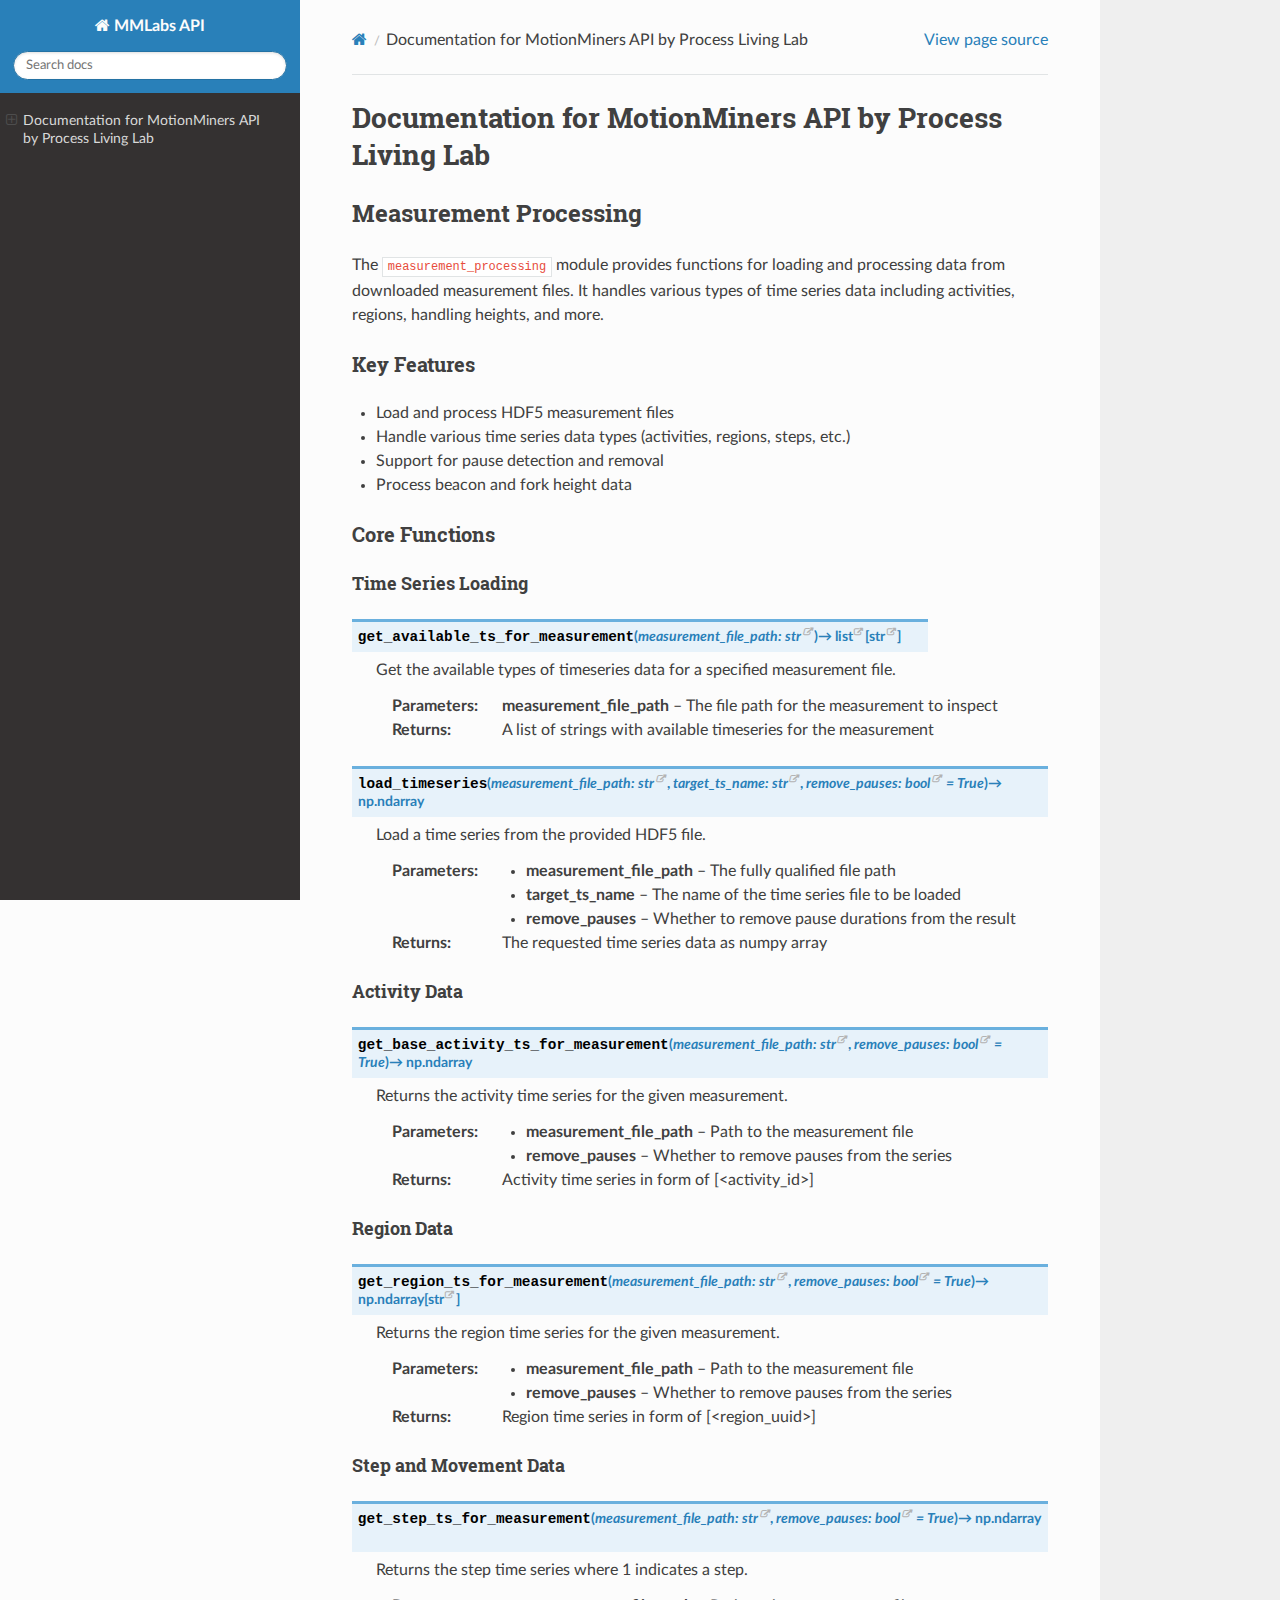
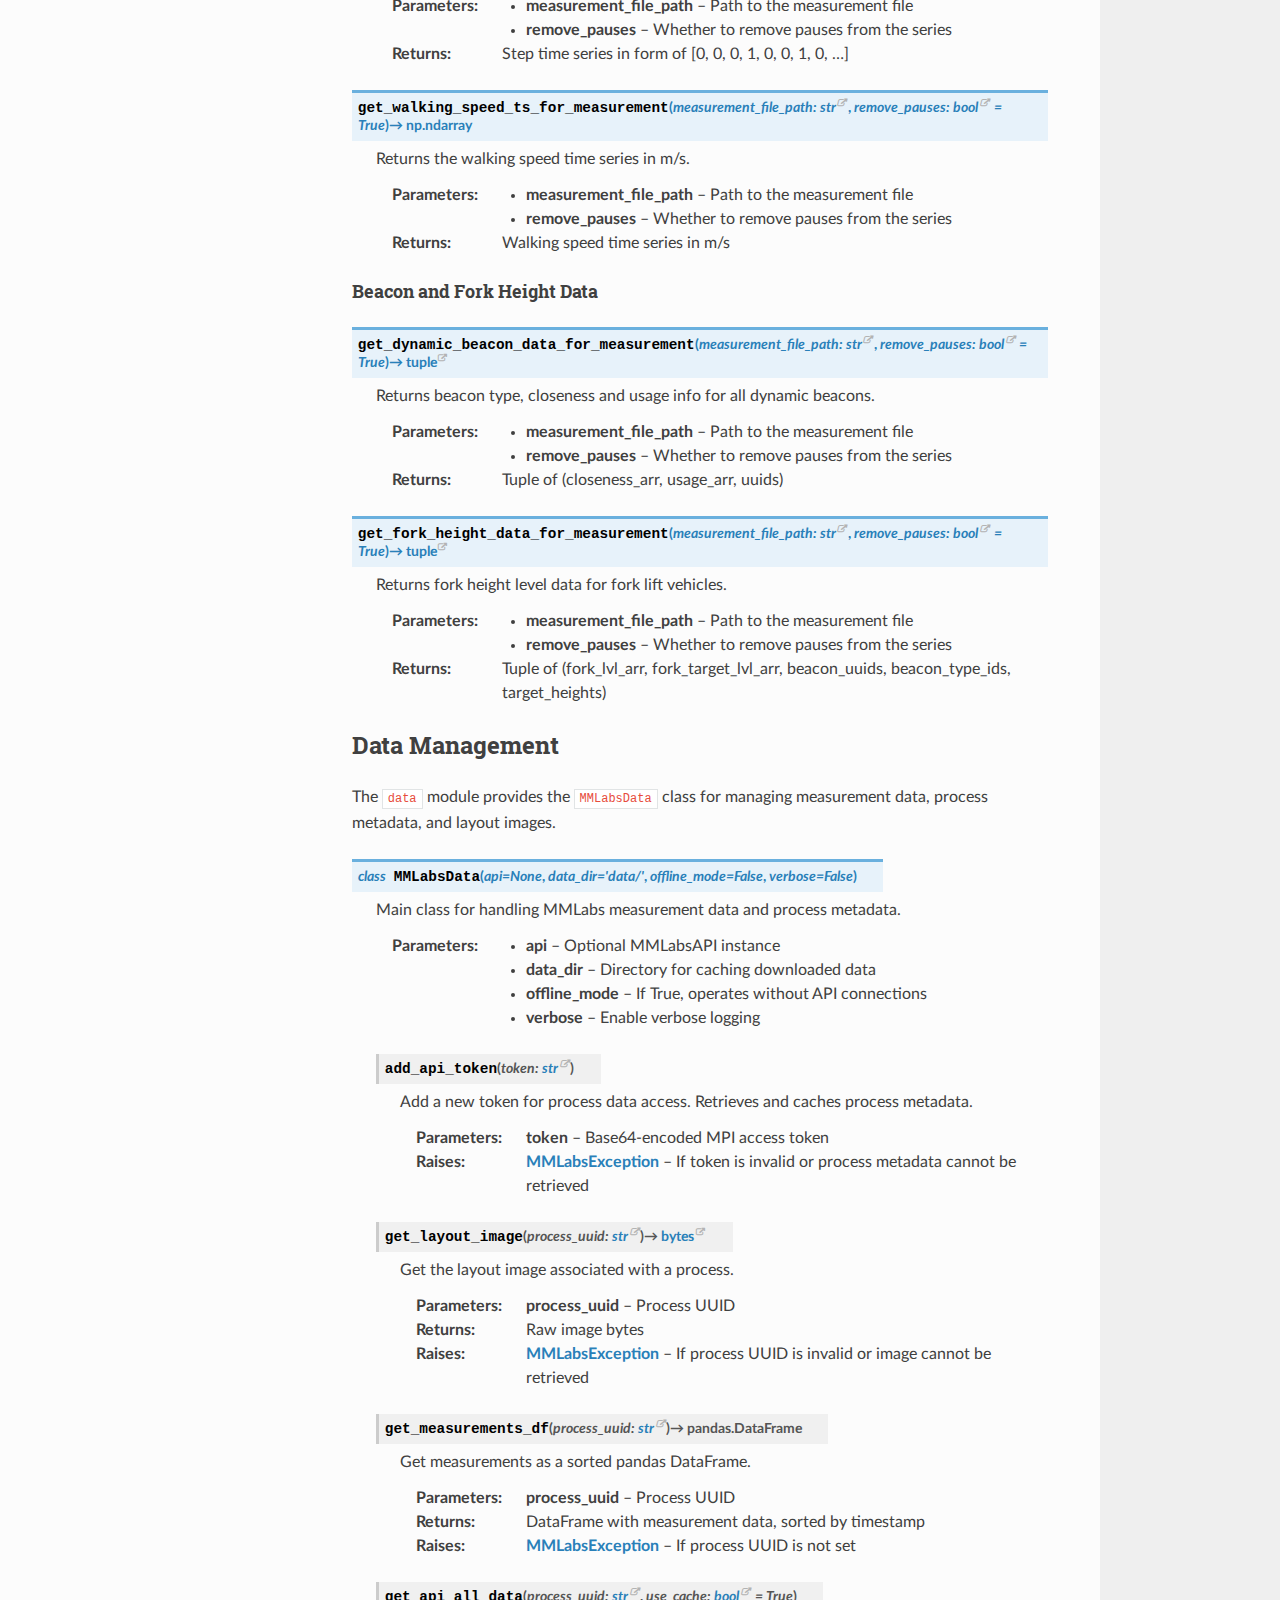
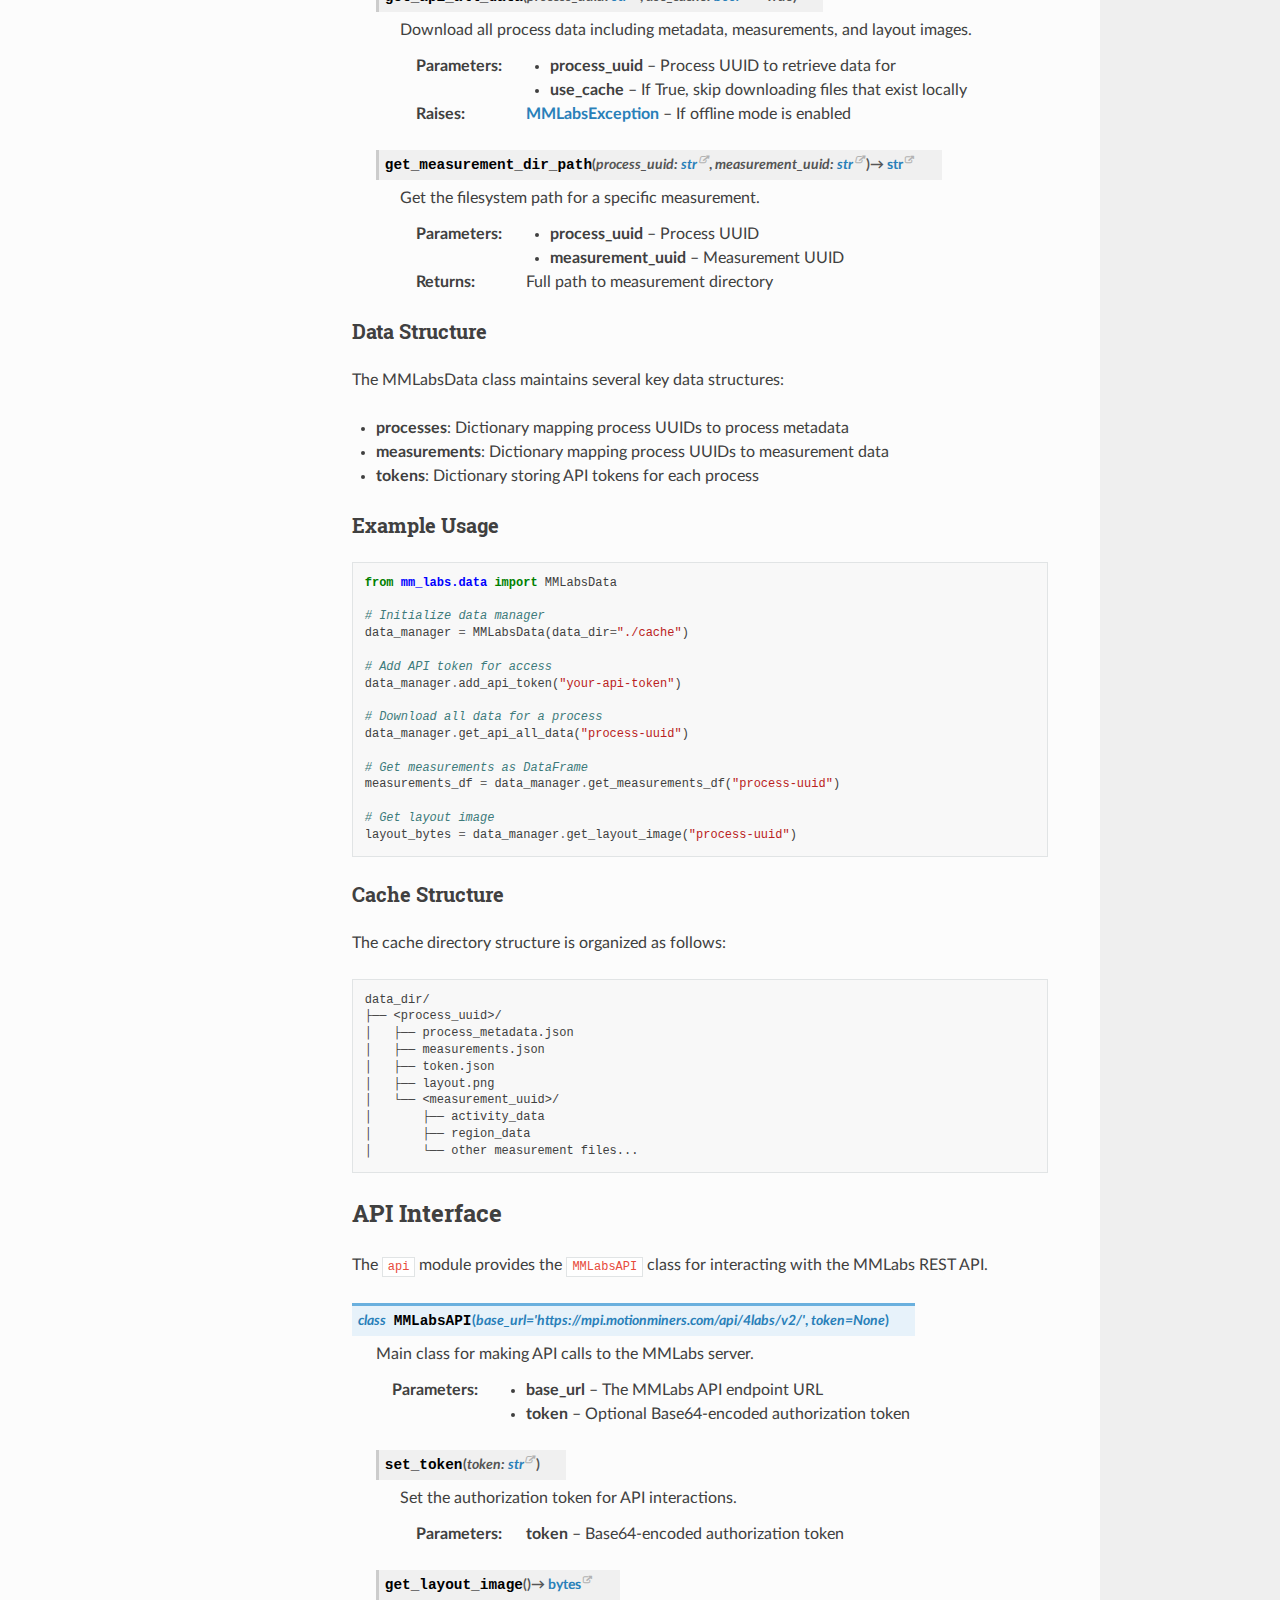
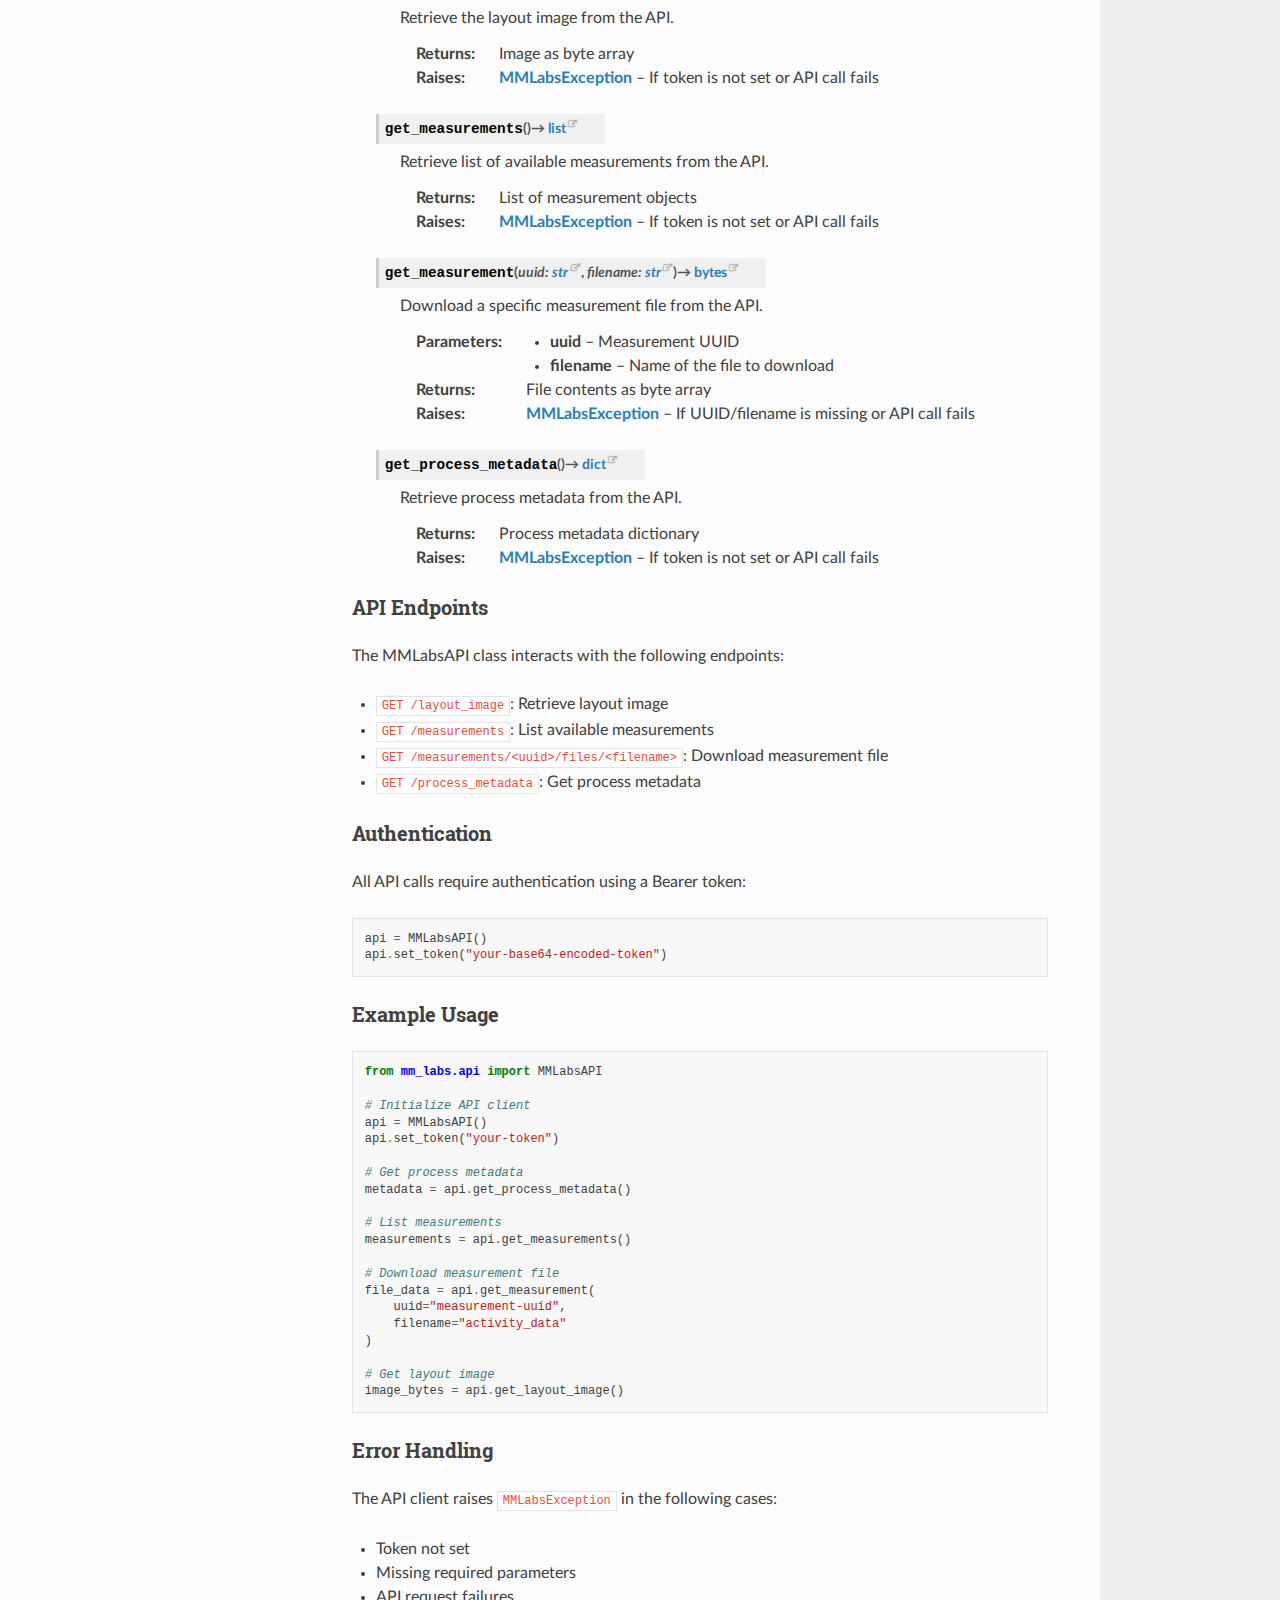
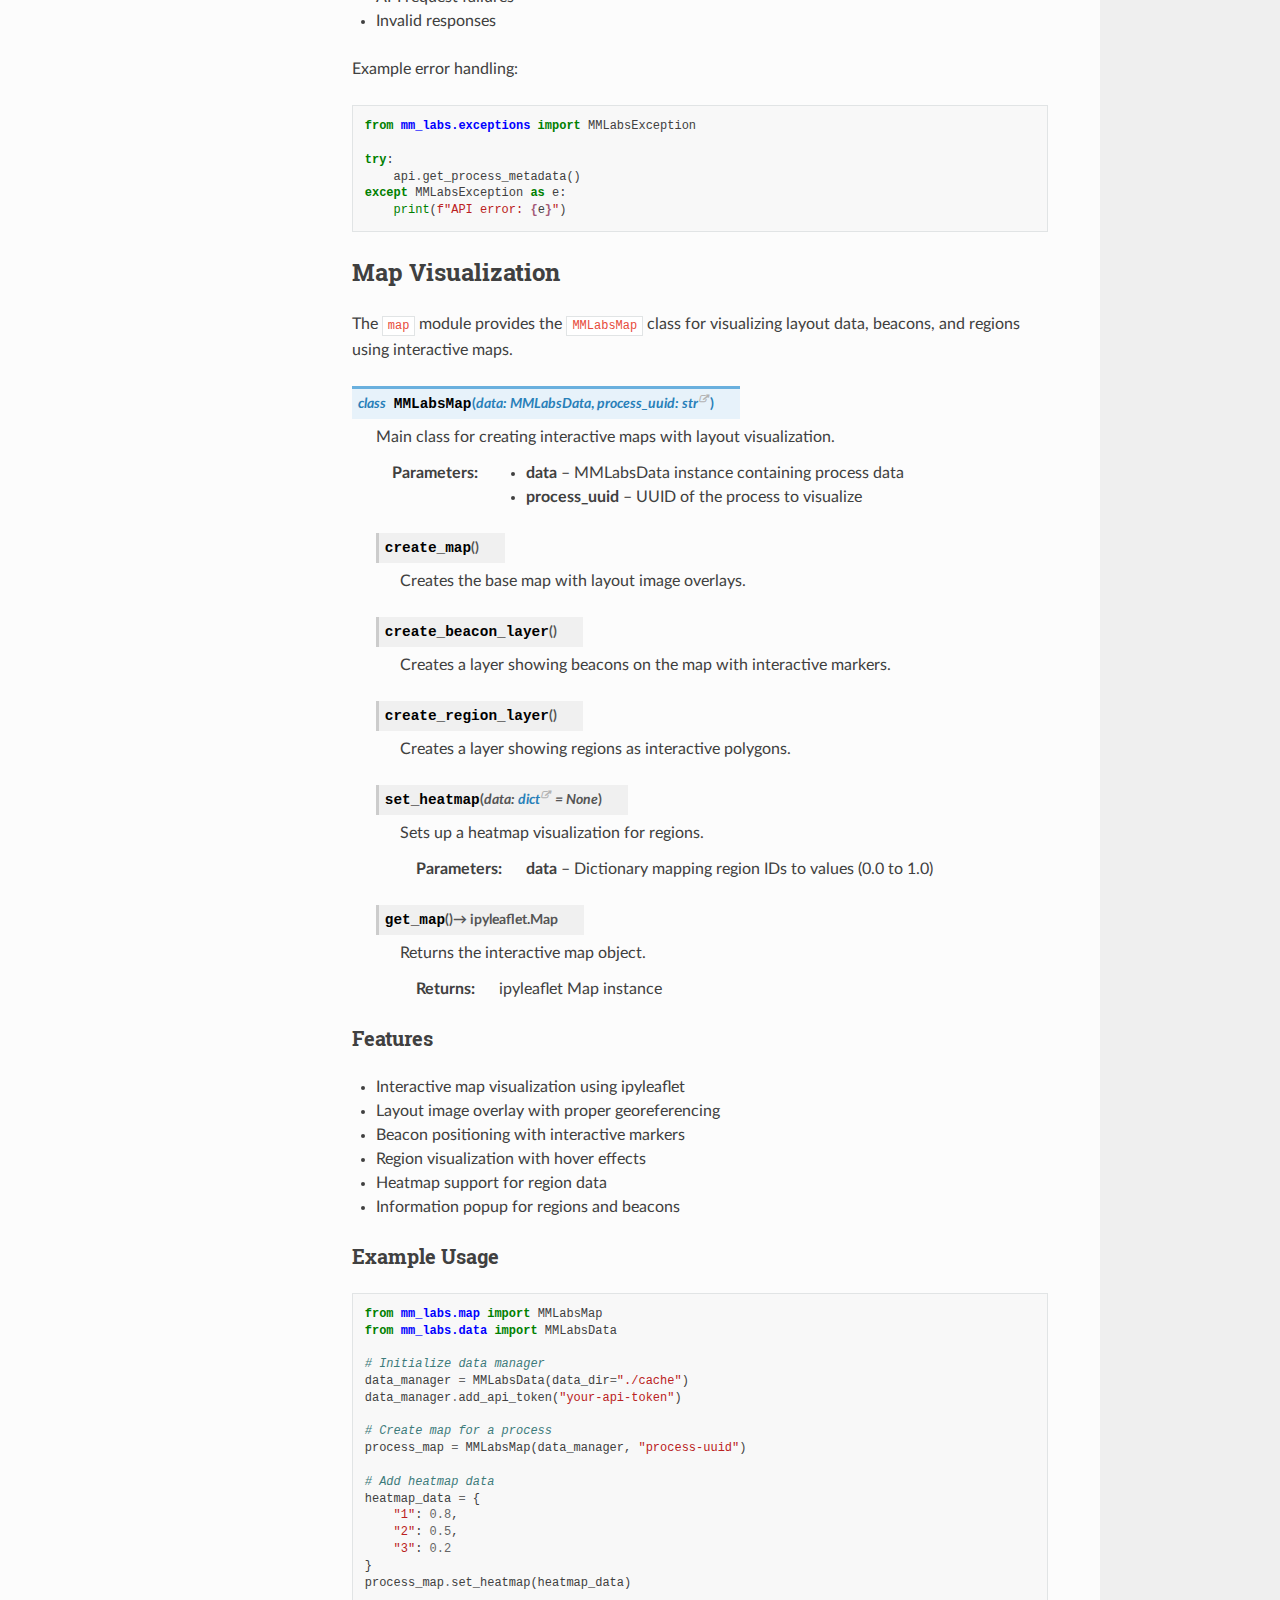
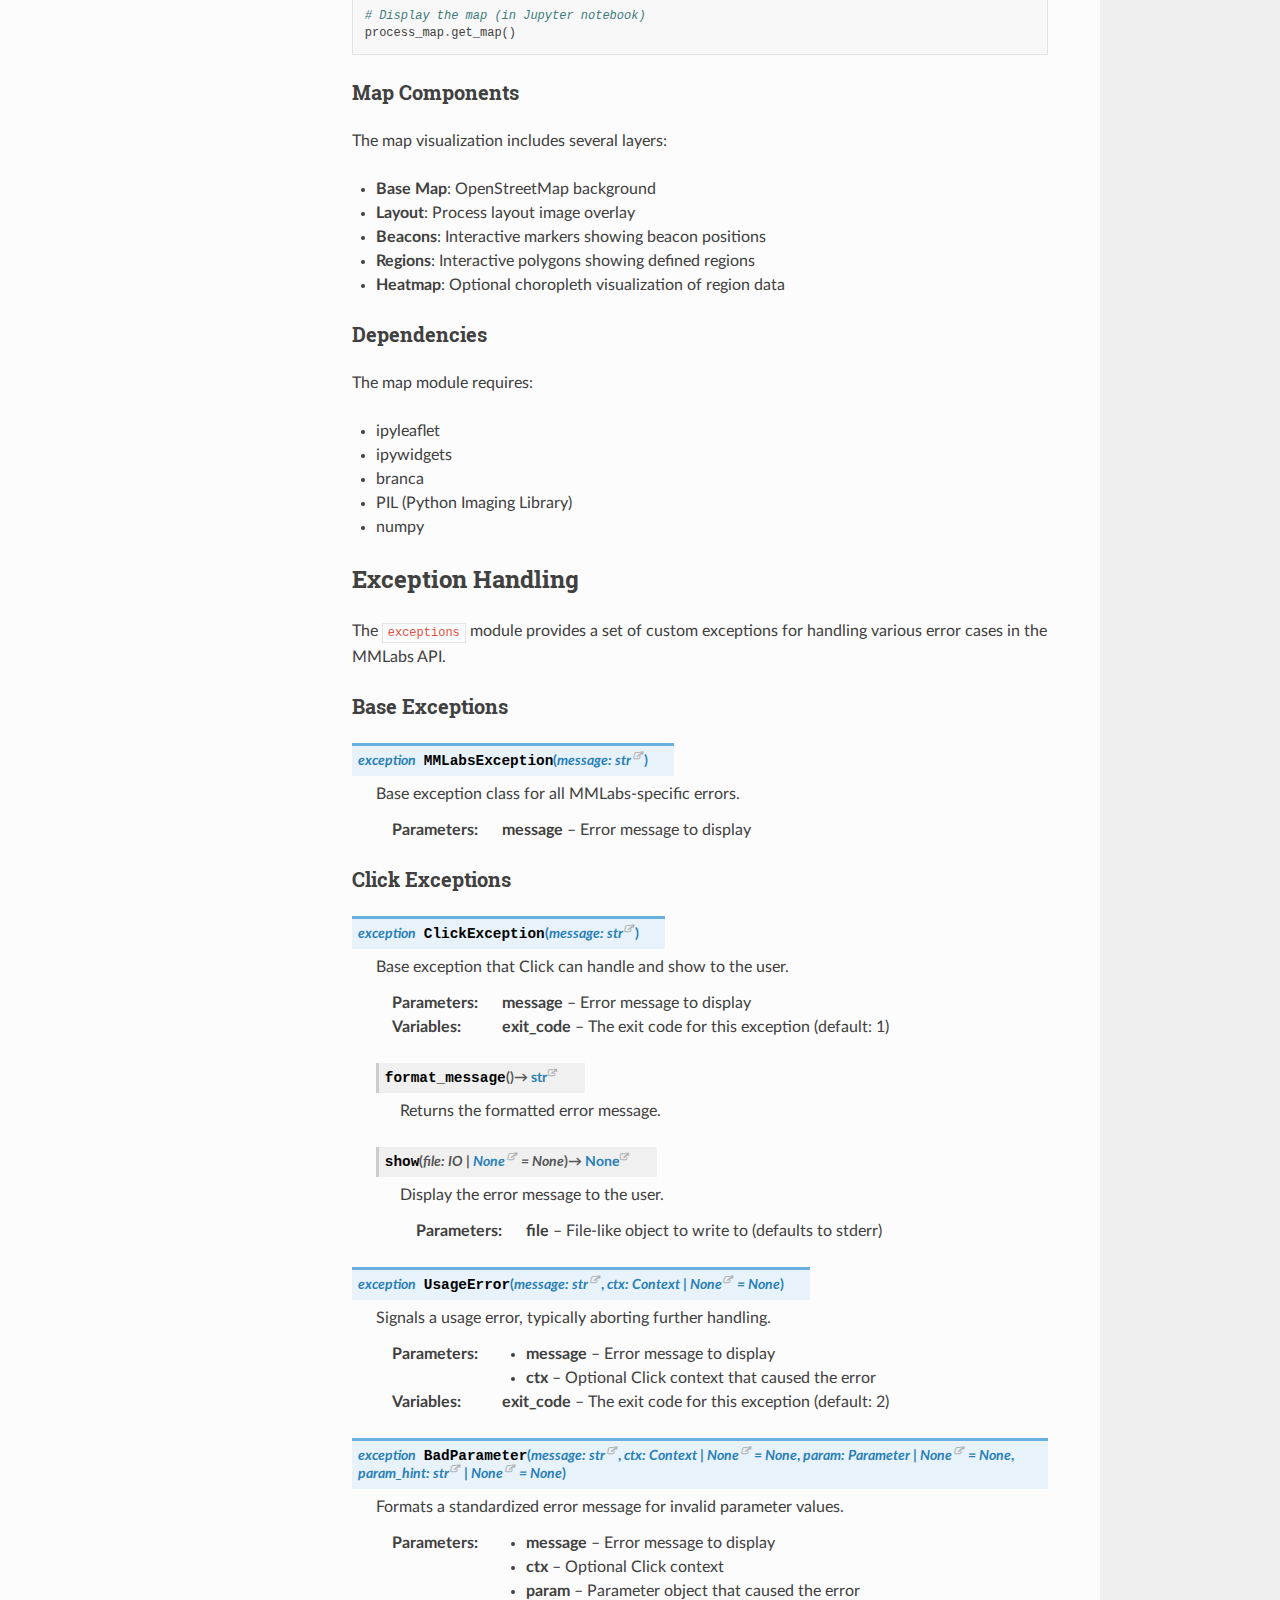
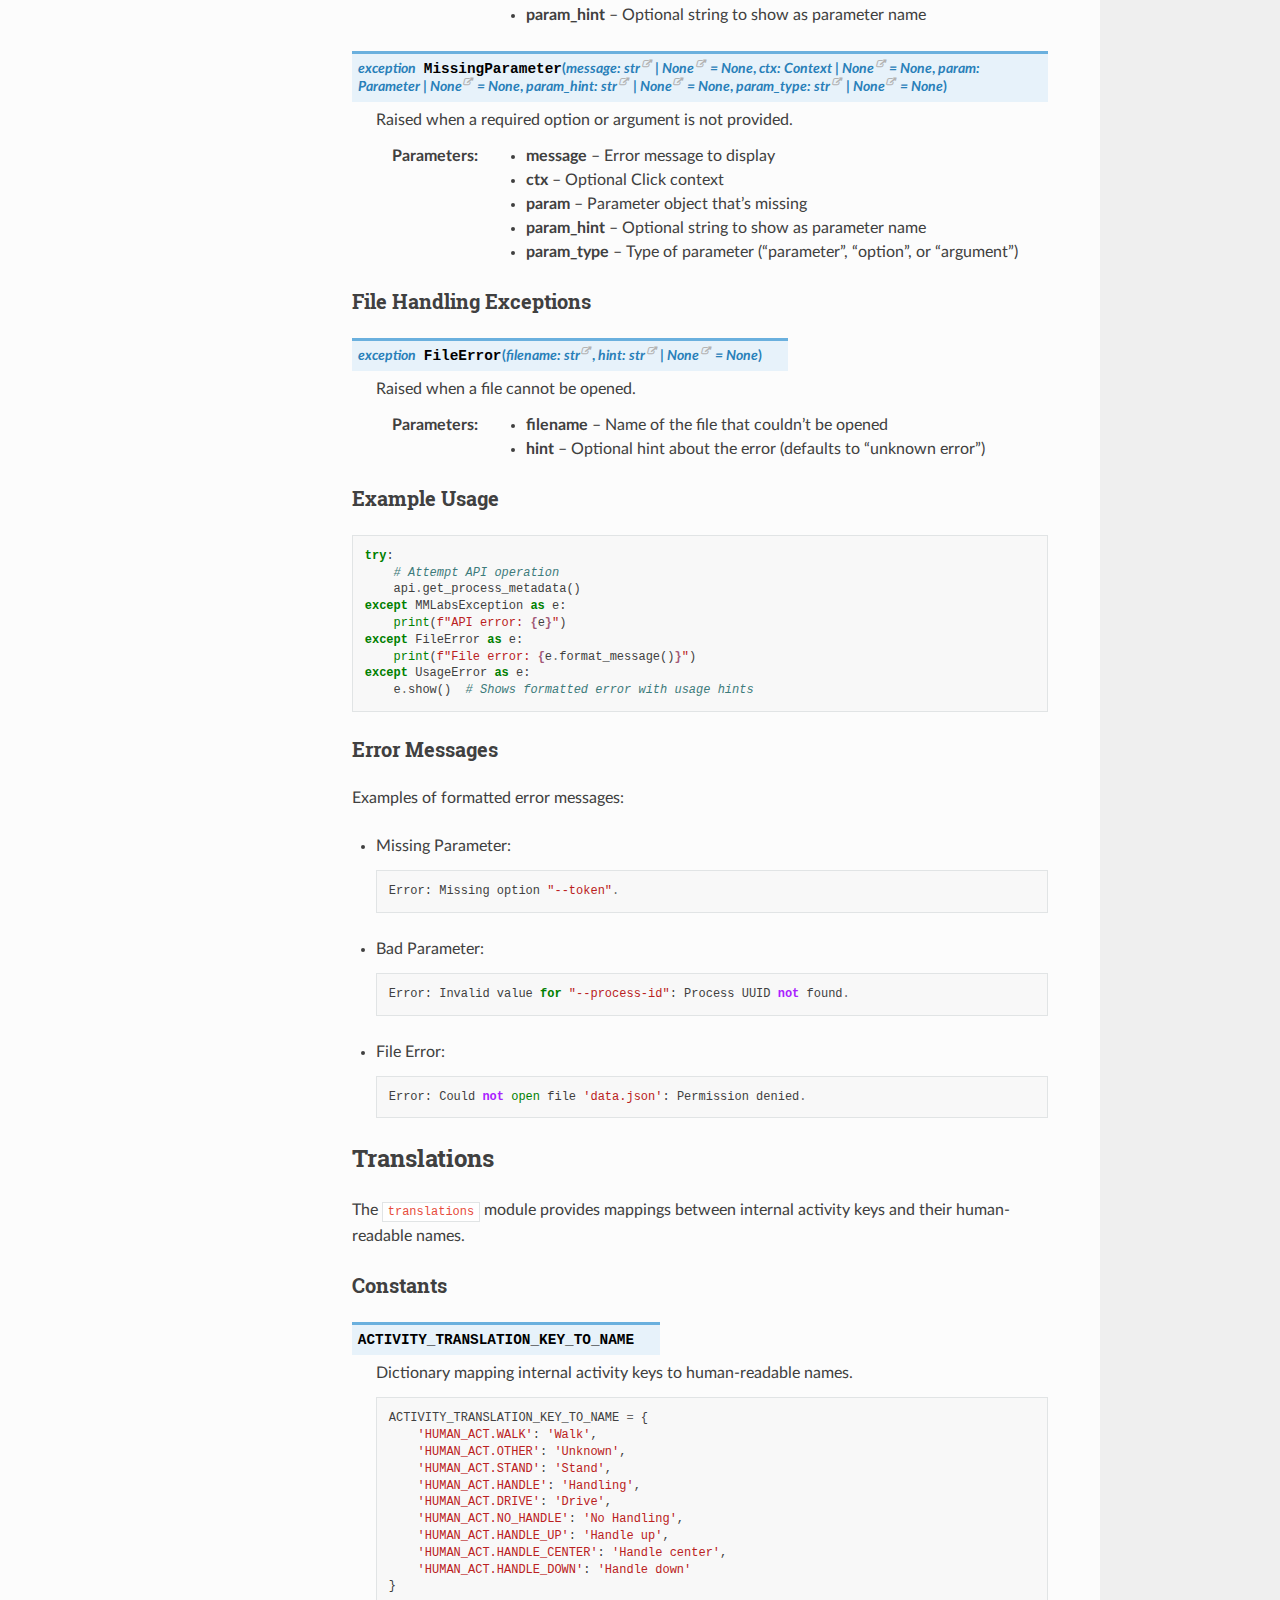
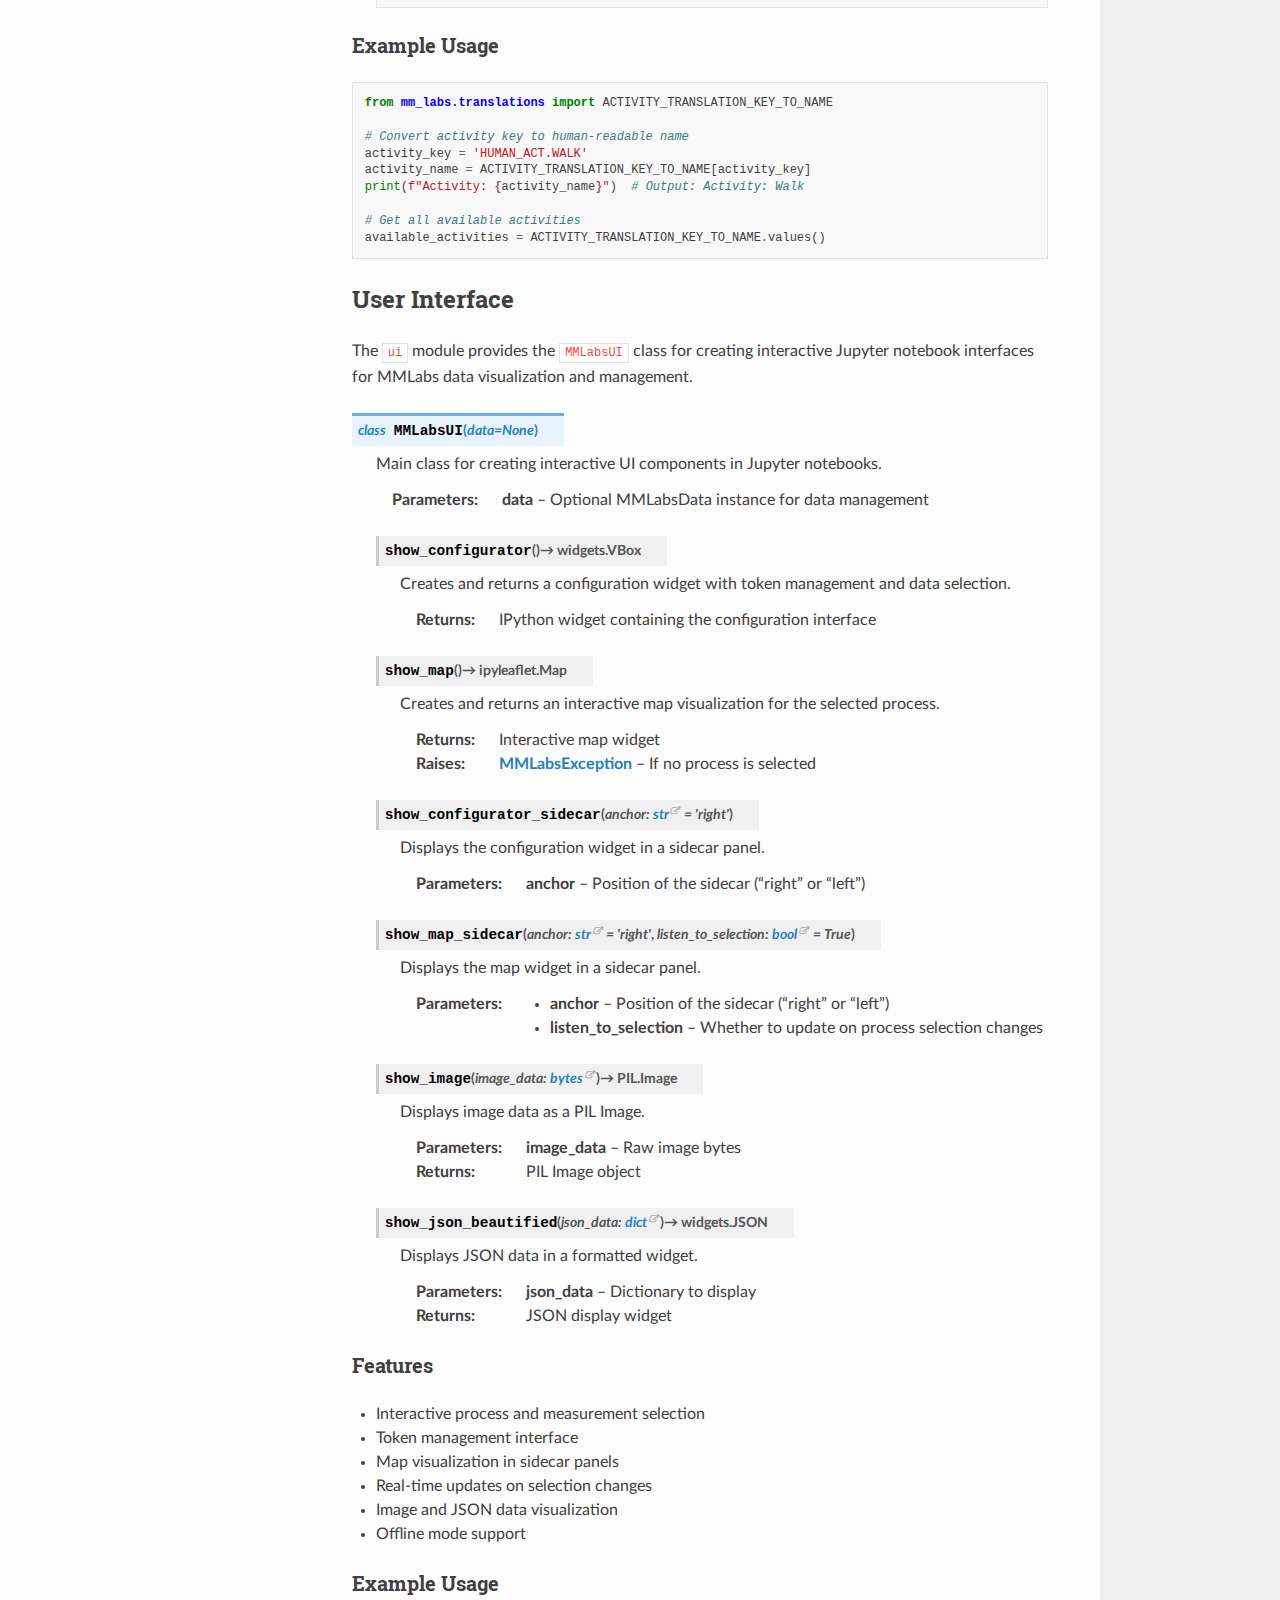
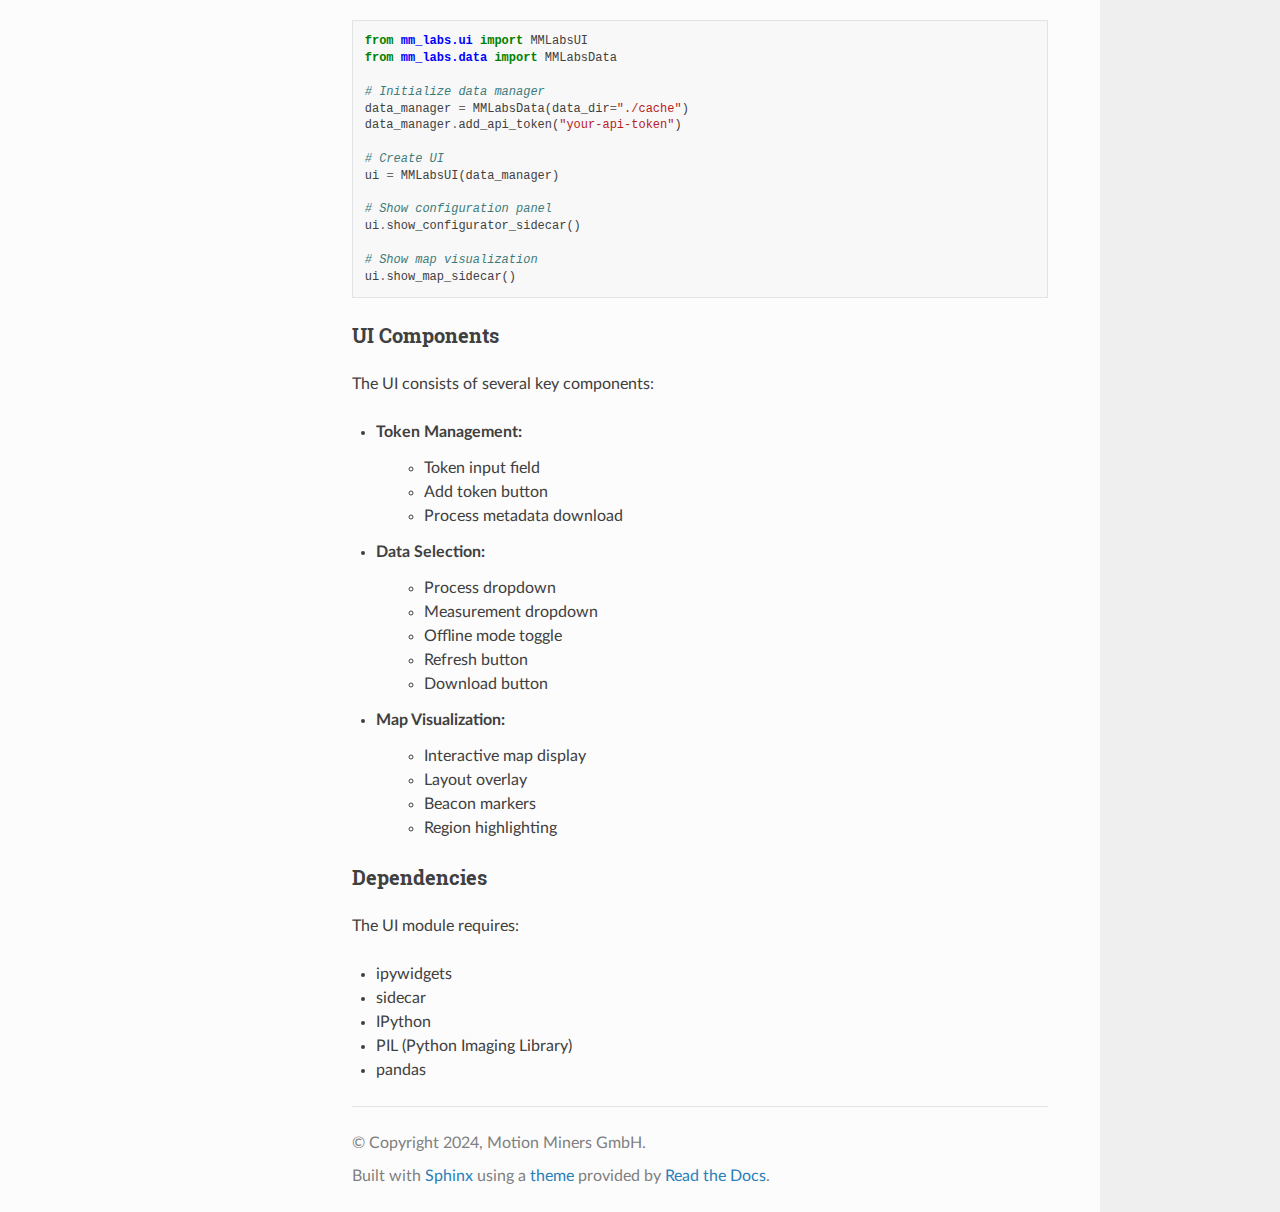
==== commit 5977c1f3: "Update documentation with custom styling" ====
--- a/index.html
+++ b/index.html
@@ -9,6 +9,7 @@
   <title>Documentation for MotionMiners API by Process Living Lab &mdash; MMLabs API  documentation</title>
       <link rel="stylesheet" type="text/css" href="_static/pygments.css?v=80d5e7a1" />
       <link rel="stylesheet" type="text/css" href="_static/css/theme.css?v=e59714d7" />
+      <link rel="stylesheet" type="text/css" href="_static/custom.css?v=ef5086aa" />
 
   
       <script src="_static/jquery.js?v=5d32c60e"></script>
@@ -179,7 +180,7 @@
       </nav>
 
       <div class="wy-nav-content">
-        <div class="rst-content">
+        <div class="rst-content style-external-links">
           <div role="navigation" aria-label="Page navigation">
   <ul class="wy-breadcrumbs">
       <li><a href="#" class="icon icon-home" aria-label="Home"></a></li>
--- a/_static/custom.css
+++ b/_static/custom.css
@@ -0,0 +1,5 @@
+# Create a custom CSS file
+echo '/* Custom styles */
+.wy-nav-content {
+    max-width: 1200px !important;
+}' > source/_static/custom.css